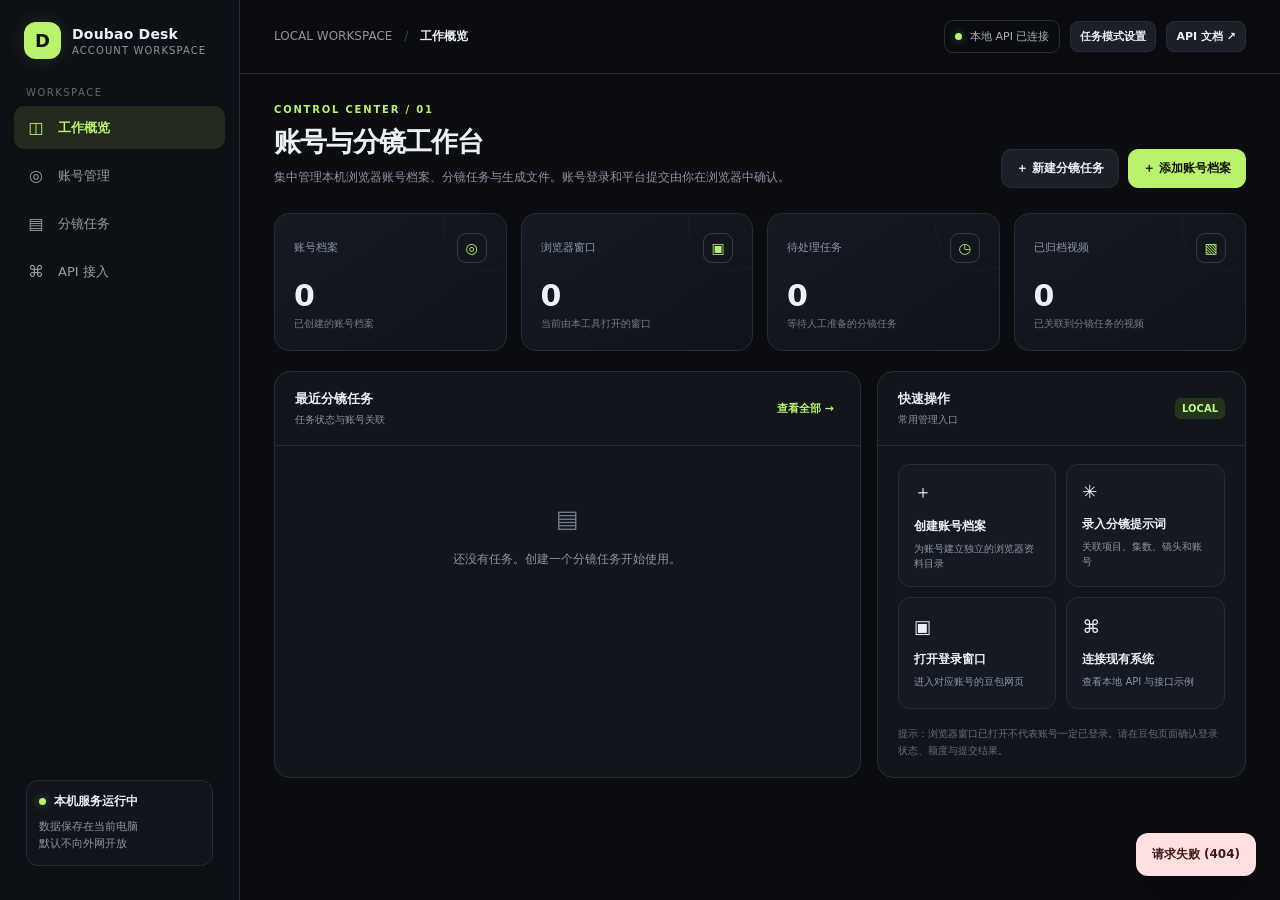
==== static/index.html @ 4e0e5c69 "Update project files" ====
<!doctype html>
<html lang="zh-CN">
<head>
  <meta charset="utf-8" />
  <meta name="viewport" content="width=device-width, initial-scale=1" />
  <title>Doubao Account Desk</title>
  <style>
    :root{--bg:#0b0d11;--panel:#12151b;--panel2:#171b23;--line:#262c37;--muted:#8b94a5;--text:#edf0f6;--white:#fff;--accent:#b8f36b;--accent2:#8bd63e;--blue:#83a9ff;--red:#ff8585;--yellow:#f4c76a;--radius:16px;--shadow:0 18px 50px rgba(0,0,0,.24)}
    *{box-sizing:border-box}html,body{margin:0;min-height:100%;background:var(--bg);color:var(--text);font-family:Inter,"Segoe UI","Microsoft YaHei",system-ui,sans-serif}button,input,textarea,select{font:inherit}button{cursor:pointer}
    .app{min-height:100vh;display:grid;grid-template-columns:240px minmax(0,1fr)}
    .sidebar{border-right:1px solid var(--line);background:#0d1015;padding:22px 14px;display:flex;flex-direction:column;gap:28px;position:sticky;top:0;height:100vh}
    .brand{display:flex;gap:11px;align-items:center;padding:0 10px}.brand-mark{width:37px;height:37px;border-radius:12px;background:var(--accent);color:#10140b;display:grid;place-items:center;font-weight:900;font-size:18px;box-shadow:0 0 24px #b8f36b20}.brand-title{font-size:14px;font-weight:800;letter-spacing:.2px}.brand-sub{font-size:10px;color:var(--muted);margin-top:3px;letter-spacing:1.1px;text-transform:uppercase}
    .nav-label{padding:0 12px;color:#5e6675;font-size:10px;letter-spacing:1.5px;text-transform:uppercase;margin-bottom:8px}.nav{display:grid;gap:5px}.nav-btn{border:0;background:transparent;color:#969eac;text-align:left;padding:12px;border-radius:10px;display:flex;align-items:center;gap:12px;font-size:13px;transition:.15s}.nav-btn .ico{width:20px;text-align:center;font-size:16px}.nav-btn:hover{background:#171b23;color:var(--text)}.nav-btn.active{background:#222a1d;color:var(--accent);font-weight:700}.side-bottom{margin-top:auto;padding:12px}.local-chip{border:1px solid var(--line);border-radius:12px;padding:12px;background:#11151b}.local-chip strong{display:flex;align-items:center;gap:8px;font-size:12px}.dot{display:inline-block;width:7px;height:7px;background:var(--accent);border-radius:50%;box-shadow:0 0 10px #b8f36b66}.local-chip p{font-size:11px;color:var(--muted);line-height:1.6;margin:8px 0 0}
    .main{min-width:0}.topbar{height:74px;padding:0 34px;border-bottom:1px solid var(--line);display:flex;align-items:center;justify-content:space-between;gap:16px;background:#0b0d11ee;position:sticky;top:0;z-index:5;backdrop-filter:blur(12px)}.crumb{font-size:12px;color:var(--muted)}.crumb strong{color:var(--text);font-weight:600}.top-actions{display:flex;align-items:center;gap:10px}.api-status{display:flex;align-items:center;gap:8px;color:#a8b0be;font-size:11px;padding:8px 10px;border:1px solid var(--line);border-radius:9px}.page{max-width:1500px;margin:0 auto;padding:30px 34px 54px}.page.jobs-wide{max-width:none}.page-head{display:flex;justify-content:space-between;align-items:flex-end;gap:20px;margin-bottom:25px}.eyebrow{color:var(--accent);font-size:10px;letter-spacing:1.8px;font-weight:800;text-transform:uppercase;margin-bottom:9px}.page h1{font-size:27px;letter-spacing:-.8px;margin:0;font-weight:750}.sub{color:var(--muted);font-size:12px;margin-top:8px;line-height:1.65}.actions{display:flex;gap:9px;flex-wrap:wrap}.btn{border:1px solid var(--line);background:#1a1f28;color:var(--text);border-radius:10px;padding:10px 14px;font-size:12px;font-weight:650;display:inline-flex;align-items:center;justify-content:center;gap:8px;transition:.15s;white-space:nowrap}.btn:hover{border-color:#454d5b;background:#222833}.btn.primary{background:var(--accent);color:#10140b;border-color:var(--accent)}.btn.primary:hover{background:#c8ff82}.btn.ghost{background:transparent}.btn.danger{color:#ff9b9b}.btn.small{padding:7px 9px;border-radius:8px;font-size:11px}.btn:disabled{opacity:.45;cursor:not-allowed}
    .stats{display:grid;grid-template-columns:repeat(4,minmax(0,1fr));gap:14px;margin-bottom:20px}.stat{border:1px solid var(--line);background:linear-gradient(145deg,#151922,#101319);border-radius:15px;padding:19px;min-height:126px;position:relative;overflow:hidden}.stat:after{content:"";position:absolute;width:90px;height:90px;border:1px solid #ffffff08;border-radius:50%;right:-28px;top:-35px}.stat-top{display:flex;align-items:center;justify-content:space-between;color:var(--muted);font-size:11px}.stat-icon{width:30px;height:30px;border:1px solid #343b48;border-radius:9px;display:grid;place-items:center;color:var(--accent);font-size:14px}.stat-value{font-size:30px;font-weight:750;letter-spacing:-1px;margin-top:15px}.stat-foot{color:#737c8b;font-size:10px;margin-top:4px}
    .grid-two{display:grid;grid-template-columns:minmax(0,1.35fr) minmax(300px,.85fr);gap:16px}.panel{border:1px solid var(--line);background:var(--panel);border-radius:var(--radius);min-width:0;overflow:hidden}.panel-head{padding:18px 20px;border-bottom:1px solid var(--line);display:flex;align-items:center;justify-content:space-between;gap:12px}.panel-title{font-size:13px;font-weight:750}.panel-caption{font-size:10px;color:var(--muted);margin-top:5px}.panel-body{padding:18px 20px}.text-link{color:var(--accent);border:0;background:transparent;font-size:11px;font-weight:700}.empty{padding:34px 16px;text-align:center;color:var(--muted);font-size:12px;line-height:1.8}.empty .empty-icon{font-size:24px;opacity:.8;margin-bottom:8px}.quick-grid{display:grid;grid-template-columns:1fr 1fr;gap:10px}.quick{padding:15px;border:1px solid var(--line);background:#151922;border-radius:12px;text-align:left;color:var(--text);min-height:112px}.quick:hover{border-color:#4a5540;background:#1b2119}.quick-icon{font-size:18px;margin-bottom:14px}.quick strong{font-size:12px;display:block}.quick span{display:block;color:var(--muted);font-size:10px;margin-top:6px;line-height:1.5}
    .mini-list{display:grid;gap:9px}.mini-row{display:flex;align-items:center;gap:11px;padding:10px;border:1px solid #242a34;border-radius:10px;background:#141820}.avatar{width:33px;height:33px;border-radius:10px;background:#26321f;color:var(--accent);display:grid;place-items:center;font-weight:800;font-size:11px;flex-shrink:0}.mini-info{min-width:0;flex:1}.mini-info strong{display:block;font-size:11px;white-space:nowrap;overflow:hidden;text-overflow:ellipsis}.mini-info span{display:block;font-size:10px;color:var(--muted);margin-top:4px}.pill{display:inline-flex;align-items:center;gap:5px;border-radius:6px;padding:5px 7px;font-size:10px;font-weight:700;background:#222833;color:#aab2c0;white-space:nowrap}.pill.green{background:#24351d;color:#c2f88b}.pill.blue{background:#1d2c43;color:#9cbcff}.pill.yellow{background:#3a3020;color:#f4d18a}.pill.red{background:#3a2226;color:#ff9b9b}.pill.gray{background:#252a33;color:#aab2c0}
    .toolbar{display:flex;align-items:center;gap:9px;flex-wrap:wrap}.search{min-width:220px;max-width:340px;flex:1;position:relative}.search input{width:100%;border:1px solid var(--line);border-radius:10px;background:#10141a;color:var(--text);padding:10px 12px 10px 34px;outline:none;font-size:12px}.search:before{content:"⌕";position:absolute;left:12px;top:6px;font-size:20px;color:#7e8796}.search input:focus,.field input:focus,.field textarea:focus,.field select:focus{border-color:#64764f;box-shadow:0 0 0 3px #b8f36b0d}
    .table-wrap{overflow-x:auto}table{width:100%;border-collapse:collapse;min-width:760px}th{text-align:left;color:#778091;font-size:10px;font-weight:700;letter-spacing:.7px;padding:12px 18px;border-bottom:1px solid var(--line);white-space:nowrap}td{padding:14px 18px;border-bottom:1px solid #202630;font-size:11px;color:#c8ced8;vertical-align:middle}tbody tr:last-child td{border-bottom:0}tbody tr:hover{background:#171b23}.cell-title{font-weight:700;color:#e9edf5;font-size:11px}.cell-sub{color:#7f8999;font-size:10px;margin-top:5px;max-width:280px;overflow:hidden;text-overflow:ellipsis;white-space:nowrap}.row-actions{display:flex;gap:6px;align-items:center}.select-mini{border:1px solid var(--line);background:#11151c;color:#bfc6d1;border-radius:7px;padding:6px;font-size:10px;max-width:145px}.select-mini:focus{outline:none;border-color:#64764f}.account-symbol{width:37px;height:37px;border:1px solid #35402e;background:#1c2618;color:var(--accent);border-radius:11px;display:grid;place-items:center;font-weight:800;font-size:12px}.account-cell{display:flex;align-items:center;gap:11px}.account-main{min-width:0}.account-main .cell-title{max-width:170px;overflow:hidden;text-overflow:ellipsis;white-space:nowrap}.notice{border:1px solid #403c2d;background:#201e17;border-radius:12px;padding:13px 15px;color:#d8c99e;font-size:11px;line-height:1.7;margin-bottom:16px}.notice strong{color:#f4d18a}.api-grid{display:grid;grid-template-columns:minmax(0,1.1fr) minmax(300px,.9fr);gap:16px}.code-box{background:#0b0e13;border:1px solid #252b35;border-radius:10px;padding:14px;white-space:pre-wrap;word-break:break-word;color:#b7c7a3;font:11px/1.8 ui-monospace,SFMono-Regular,Consolas,monospace}.endpoint{padding:12px 0;border-bottom:1px solid #252b35;display:grid;grid-template-columns:54px 1fr;gap:10px}.endpoint:last-child{border-bottom:0}.method{font-size:10px;font-weight:800;color:var(--accent)}.endpoint code{color:#dbe2ee;font-size:11px}.endpoint p{margin:5px 0 0;color:var(--muted);font-size:10px}
    .modal-backdrop{position:fixed;inset:0;background:#000a;z-index:20;display:none;align-items:center;justify-content:center;padding:20px;backdrop-filter:blur(6px)}.modal-backdrop.show{display:flex}.modal{width:min(620px,100%);background:#141820;border:1px solid #343b48;border-radius:18px;box-shadow:var(--shadow);overflow:hidden;max-height:90vh;display:flex;flex-direction:column}.modal-head{padding:19px 22px;border-bottom:1px solid var(--line);display:flex;align-items:center;justify-content:space-between}.modal-head h2{font-size:15px;margin:0}.close-x{border:0;background:transparent;color:#8992a1;font-size:23px}.modal-body{padding:22px;overflow:auto}.modal-foot{padding:15px 22px;border-top:1px solid var(--line);display:flex;justify-content:flex-end;gap:9px}.field{display:grid;gap:7px;margin-bottom:16px}.field label{font-size:11px;color:#b4bdca;font-weight:700}.field input,.field textarea,.field select{width:100%;background:#0e1218;border:1px solid #2c3340;border-radius:9px;padding:11px 12px;color:var(--text);outline:none;font-size:12px}.field .check-label{display:flex;align-items:center;gap:8px}.field .check-label input[type="checkbox"]{width:16px;height:16px;margin:0;padding:0;accent-color:var(--accent)}.field textarea{resize:vertical;min-height:120px;line-height:1.6}.field small{font-size:10px;color:#7f8999;line-height:1.5}.field-row{display:grid;grid-template-columns:1fr 1fr;gap:12px}.upload-drop{border:1px dashed #475144;border-radius:12px;padding:22px;text-align:center;background:#111710}.upload-drop strong{font-size:12px}.upload-drop p{font-size:10px;color:var(--muted);line-height:1.7}.toast{position:fixed;right:24px;bottom:24px;z-index:40;max-width:min(430px,calc(100vw - 40px));background:#e5f7d4;color:#17200e;padding:13px 16px;border-radius:12px;box-shadow:var(--shadow);font-size:12px;font-weight:700;opacity:0;transform:translateY(10px);pointer-events:none;transition:.22s}.toast.show{opacity:1;transform:translateY(0)}.toast.error{background:#ffe0e0;color:#421919}.hidden{display:none!important}.footnote{color:#626c7c;font-size:10px;line-height:1.7;margin-top:16px}
    .modal.wide{width:min(860px,100%)}.preset-layout{display:grid;grid-template-columns:minmax(260px,.9fr) minmax(320px,1.1fr);gap:14px}.preset-panel{border:1px solid var(--line);background:#10141a;border-radius:13px;padding:14px;min-width:0}.preset-section-head{display:flex;align-items:center;justify-content:space-between;gap:10px;margin-bottom:12px}.preset-section-head strong{display:block;font-size:12px}.preset-section-head span{display:block;color:var(--muted);font-size:9.5px;margin-top:4px}.preset-manage-list{display:grid;gap:8px;max-height:390px;overflow:auto}.preset-manage-item{border:1px solid #29303b;background:#151922;border-radius:11px;padding:10px;transition:.15s}.preset-manage-item.active{border-color:#63764b;background:#1a2116}.preset-manage-main{width:100%;border:0;background:transparent;color:var(--text);text-align:left;padding:0}.preset-manage-main strong{font-size:11px;display:block}.preset-manage-main span{display:-webkit-box;-webkit-line-clamp:2;-webkit-box-orient:vertical;overflow:hidden;color:var(--muted);font-size:9.5px;line-height:1.5;margin-top:5px}.preset-manage-actions{display:flex;align-items:center;justify-content:flex-end;gap:6px;margin-top:9px}.preset-choice-grid{display:grid;grid-template-columns:1fr 1fr;gap:8px;margin-bottom:16px}.preset-choice{border:1px solid #2b3340;background:#11151c;color:var(--text);border-radius:11px;padding:11px 12px;text-align:left;min-height:76px;transition:.15s}.preset-choice:hover{border-color:#4a5540;background:#181e17}.preset-choice.active{border-color:var(--accent);background:#202919;box-shadow:0 0 0 2px #b8f36b0d}.preset-choice strong{display:flex;align-items:center;justify-content:space-between;gap:8px;font-size:11px}.preset-choice span{display:-webkit-box;-webkit-line-clamp:2;-webkit-box-orient:vertical;overflow:hidden;color:#8f98a7;font-size:9.5px;line-height:1.5;margin-top:6px}.preset-check{color:var(--accent);font-size:12px}.send-target{display:flex;align-items:center;gap:10px;border:1px solid #2b3340;background:#10141a;border-radius:11px;padding:10px 12px;margin-bottom:15px}.send-target-icon{width:28px;height:28px;border-radius:8px;background:#26321f;color:var(--accent);display:grid;place-items:center;font-size:11px;font-weight:800;flex-shrink:0}.send-target strong{display:block;font-size:11px}.send-target span{display:block;color:var(--muted);font-size:9.5px;margin-top:3px}.preview-meta{display:flex;justify-content:space-between;gap:10px;color:#687282;font-size:9.5px;margin-top:-10px;margin-bottom:14px}.modal-foot .foot-left{margin-right:auto}
    @media(max-width:1050px){.app{grid-template-columns:76px minmax(0,1fr)}.sidebar{padding:20px 9px}.brand{justify-content:center;padding:0}.brand-copy,.nav-label,.nav-text,.local-chip p,.local-chip strong span{display:none}.nav-btn{justify-content:center;padding:13px}.nav-btn .ico{font-size:18px}.side-bottom{padding:0}.local-chip{display:flex;justify-content:center;padding:13px}.grid-two,.api-grid{grid-template-columns:1fr}.stats{grid-template-columns:repeat(2,minmax(0,1fr))}.page{padding:25px 22px}}
    @media(max-width:650px){.app{display:block}.sidebar{position:fixed;z-index:10;top:auto;bottom:0;left:0;right:0;width:100%;height:66px;border-right:0;border-top:1px solid var(--line);padding:6px 8px;background:#0d1015}.brand,.nav-label,.side-bottom{display:none}.nav{display:flex;justify-content:space-around;gap:2px}.nav-btn{display:grid;justify-items:center;gap:3px;padding:6px 7px;font-size:9px;flex:1}.nav-btn .ico{font-size:17px}.nav-text{display:block!important}.main{padding-bottom:68px}.topbar{height:60px;padding:0 16px}.api-status{font-size:0;padding:9px}.api-status .dot{width:8px;height:8px}.page{padding:23px 14px 28px}.page-head{align-items:flex-start;flex-direction:column}.page h1{font-size:24px}.stats{gap:9px}.stat{padding:14px;min-height:110px}.stat-value{font-size:25px}.stat-top{font-size:10px}.stat-foot{font-size:9px}.quick-grid{grid-template-columns:1fr 1fr}.panel-head{padding:15px}.panel-body{padding:14px}.field-row,.preset-layout,.preset-choice-grid{grid-template-columns:1fr}.search{min-width:100%;max-width:none}.toolbar{width:100%}.toolbar .btn{flex:1}.actions{width:100%}.actions .btn{flex:1}.modal-backdrop{padding:10px}.modal-body{padding:16px}.modal-foot{padding:13px 16px}}
    /* —— 分镜任务工作台 —— */
    .flow-guide{display:grid;grid-template-columns:minmax(0,1.5fr) minmax(260px,.5fr);gap:14px;margin-bottom:16px}
    .flow-main{border:1px solid var(--line);background:linear-gradient(145deg,#161b24,#101319);border-radius:16px;padding:18px 20px;position:relative;overflow:hidden}
    .flow-main:after{content:"";position:absolute;width:170px;height:170px;border:1px solid #b8f36b0d;border-radius:50%;right:-55px;top:-85px}
    .flow-main h3{margin:0;font-size:14px;letter-spacing:-.2px}
    .flow-main .sub{margin-top:5px;max-width:680px}
    .flow-steps{display:grid;grid-template-columns:repeat(4,minmax(0,1fr));gap:9px;margin-top:15px;position:relative;z-index:1}
    .flow-step{border:1px solid #2b3340;background:#11151c;border-radius:12px;padding:11px 12px;min-height:104px}
    .flow-step .flow-num{width:21px;height:21px;border-radius:7px;background:#26321f;color:var(--accent);display:grid;place-items:center;font-size:10px;font-weight:800;margin-bottom:9px}
    .flow-step strong{display:block;font-size:11px;color:#e6ebf4}
    .flow-step span{display:block;color:#7f8999;font-size:9.5px;line-height:1.55;margin-top:5px}
    .flow-step.hot{border-color:#4c5d37;background:#1a2116}
    .flow-side{border:1px solid var(--line);background:#12161d;border-radius:16px;padding:18px 20px}
    .flow-side-title{font-size:12px;font-weight:750;margin-bottom:10px}
    .flow-side ul{margin:0;padding:0;list-style:none;display:grid;gap:9px}
    .flow-side li{display:flex;gap:9px;align-items:flex-start;color:#9aa3b2;font-size:10.5px;line-height:1.55}
    .flow-side li b{color:#dfe6f0;font-weight:650}
    .flow-side .mark{width:17px;height:17px;border-radius:6px;background:#222a1d;color:var(--accent);display:grid;place-items:center;font-size:9px;flex-shrink:0;margin-top:1px}
    .flow-side .mark.red{background:#3a2226;color:#ff9b9b}
    .job-filters{display:flex;gap:7px;flex-wrap:wrap;padding:13px 20px;border-bottom:1px solid var(--line);background:#0f1319}
    .filter-chip{border:1px solid var(--line);background:#151922;color:#aab2c0;border-radius:999px;padding:7px 11px;font-size:11px;font-weight:650;display:inline-flex;align-items:center;gap:7px;transition:.15s}
    .filter-chip b{font-size:9px;background:#242b36;border-radius:999px;padding:2px 6px;color:#c8d0dc;font-weight:800}
    .filter-chip:hover{border-color:#3d4553;color:#dfe5ee}
    .filter-chip.active{background:#222a1d;border-color:#4a5a35;color:var(--accent)}
    .filter-chip.active b{background:#33421f;color:#d6ffa3}
    .jobs-table{min-width:1560px;table-layout:fixed}
    .jobs-table th:nth-child(2){width:auto}
    .jobs-table th:nth-child(3){width:200px}
    .jobs-table th:nth-child(4){width:180px}
    .jobs-table th:nth-child(5){width:456px}
    .jobs-table th:nth-child(6){width:350px}
    .jobs-table td{padding-top:16px;padding-bottom:16px}
    .select-col{width:60px;text-align:center!important}
    .select-col input{width:18px;height:18px;accent-color:var(--accent);cursor:pointer}
    .bulk-count{font-size:11px;color:#dfffb8;font-weight:750;white-space:nowrap}
    .job-bulk-bar{display:flex;align-items:center;justify-content:space-between;gap:10px;flex-wrap:wrap;padding:11px 20px;border-bottom:1px solid var(--line);background:#0f1319;transition:.15s;position:sticky;top:74px;z-index:4}
    .job-bulk-bar.active{background:#192116;border-bottom-color:#3c4b2d;box-shadow:inset 3px 0 0 var(--accent)}
    .job-bulk-bar.busy{border-bottom-color:#5a6d3f}
    .job-select-summary,.job-bulk-actions{display:flex;align-items:center;gap:8px;flex-wrap:wrap}
    .job-bulk-total{color:#687282;font-size:10px;white-space:nowrap}
    .job-bulk-warn{color:#f4c76a;font-size:10px;white-space:nowrap}
    .bulk-n{display:inline-grid;place-items:center;min-width:16px;height:16px;padding:0 4px;border-radius:99px;background:#0c1014;color:#dfffb8;font-size:9px;font-weight:800;line-height:1}
    .btn.primary .bulk-n{background:#10140b;color:#c8ff82}
    .btn.danger .bulk-n{background:#2a1717;color:#ffb3b3}
    .btn:disabled .bulk-n{opacity:.6}
    .job-bulk-progress{flex-basis:100%;height:3px;border-radius:99px;background:#26301d;overflow:hidden;margin-top:-2px}
    .job-bulk-progress span{display:block;height:100%;width:0;background:var(--accent);transition:width .2s}
    .panel.jobs-panel{overflow:clip}
    .jobs-table th.select-col,.jobs-table td.select-col{position:sticky;left:0;z-index:2;background:#12151b}
    .jobs-table th.select-col{z-index:3}
    .jobs-table tbody tr:hover td.select-col{background:#171b23}
    .jobs-table tbody tr.job-selected td.select-col{background:#1b2417}
    .jobs-table tbody tr.job-selected:hover td.select-col{background:#202b1b}
    .job-head-check{display:grid;place-items:center;width:30px;height:24px;margin:-4px auto;border-radius:8px;cursor:pointer}
    .job-head-check:hover{background:#293222}
    .job-head-check input{width:17px;height:17px;margin:0;accent-color:var(--accent);cursor:pointer}
    .job-bulk-hint{color:#727c8c;font-size:10px}
    .job-bulk-label{font-size:10px;color:#aab2c0;font-weight:700;margin-right:3px;white-space:nowrap}
    .job-bulk-divider{width:1px;height:22px;background:#39422f;margin:0 2px}
    .jobs-table tbody tr.job-selected{background:#1b2417;box-shadow:inset 3px 0 0 var(--accent)}
    .jobs-table tbody tr.job-selected:hover{background:#202b1b}
    .job-section-tabs{display:grid;grid-template-columns:repeat(3,minmax(0,1fr));gap:9px;padding:12px 20px;border:1px solid var(--line);border-radius:var(--radius);margin-bottom:12px;background:#10141a}
    .job-section-tab{border:1px solid #2d3440;background:#171b23;color:#aeb6c3;border-radius:10px;padding:10px 14px;font-size:11px;font-weight:750;display:flex;align-items:center;justify-content:center;gap:8px}
    .job-section-tab:hover{border-color:#46503c;background:#1a2118}
    .job-section-tab.active{border-color:#647b48;background:#222d1b;color:var(--accent);box-shadow:inset 0 0 0 1px #b8f36b1f}
    .job-section-tab b{display:inline-flex;align-items:center;justify-content:center;min-width:22px;height:19px;padding:0 6px;border-radius:999px;background:#272e38;color:#cbd2dc;font-size:9px}
    .job-section-tab.active b{background:#384826;color:#e1ffbd}
    .job-row-check{display:grid;place-items:center;width:30px;height:30px;margin:-6px auto;border-radius:9px;cursor:pointer}
    .job-row-check:hover{background:#293222}
    .job-row-check input{margin:0}
    .job-video-preview{display:block;width:420px;aspect-ratio:16/9;border:1px solid #303744;border-radius:9px;background:#080a0d;object-fit:contain}
    .job-main{display:flex;gap:11px;align-items:flex-start;min-width:0}
    .job-order{width:31px;height:31px;border-radius:9px;background:#1b2119;border:1px solid #35402e;color:var(--accent);display:grid;place-items:center;font-size:10px;font-weight:800;flex-shrink:0}
    .job-title-row{display:flex;align-items:center;gap:7px;white-space:nowrap}
    .job-title{font-weight:750;color:#eef2f8;font-size:12px;line-height:1.35;max-width:100%;overflow:hidden;text-overflow:ellipsis;white-space:nowrap}
    .job-title-row .btn{flex-shrink:0}
    .job-prompt{color:#7f8999;font-size:10px;line-height:1.55;margin-top:5px;max-width:100%;display:-webkit-box;-webkit-line-clamp:2;-webkit-box-orient:vertical;overflow:hidden}
    .job-meta{display:flex;gap:5px;flex-wrap:wrap;margin-top:7px}
    .badge{display:inline-flex;align-items:center;gap:4px;border-radius:5px;padding:3px 6px;font-size:9px;font-weight:700;background:#252a33;color:#aab2c0;white-space:nowrap}
    .badge.manual{background:#2a311c;color:#c8ef9a}
    .badge.auto{background:#1d2c43;color:#9cbcff}
    .badge.model{background:#2a2438;color:#c9b6ff}
    .job-progress{min-width:0}
    .progress-top{display:flex;align-items:center;justify-content:space-between;gap:8px;margin-bottom:8px}
    .step-count{color:#687282;font-size:9px;font-weight:700;letter-spacing:.4px}
    .step-track{display:flex;gap:4px;align-items:center;margin-bottom:7px}
    .step-dot{height:4px;border-radius:99px;background:#2a313d;flex:1;transition:.2s}
    .step-dot.done{background:#6e9a3f}
    .step-dot.current{background:var(--accent);box-shadow:0 0 10px #b8f36b55}
    .step-dot.blocked{background:#a85b5b;box-shadow:0 0 10px #ff858522}
    .progress-hint{font-size:10px;color:#8b94a5;line-height:1.5}
    .progress-hint strong{color:#dfe5ee;font-weight:650}
    .job-account{display:flex;gap:8px;align-items:center;min-width:0}
    .account-mini{width:29px;height:29px;border-radius:9px;background:#1c2618;border:1px solid #35402e;color:var(--accent);display:grid;place-items:center;font-size:10px;font-weight:800;flex-shrink:0}
    .account-mini.empty{background:#1a1e26;border-color:#2b323d;color:#747e8e}
    .job-account .cell-title{max-width:100px;overflow:hidden;text-overflow:ellipsis;white-space:nowrap}
    .quota-line{display:flex;align-items:center;gap:5px;margin-top:4px;color:#7f8999;font-size:9.5px}
    .quota-line b{color:#c8ef9a;font-weight:700}
    .next-action{display:grid;gap:8px}
    .next-row{display:grid;grid-template-columns:1fr 1fr;gap:6px}
    .next-row .btn{padding:6px 8px;font-size:10px;justify-content:flex-start;white-space:nowrap}
    .next-row .btn:last-child:nth-child(odd){grid-column:1/-1}
    .next-utility{display:flex;gap:12px;align-items:center;padding-top:8px;border-top:1px dashed #2a313c}
    .next-utility .text-link{font-size:10px;font-weight:650}.text-link.danger{color:#ff9b9b}
    .next-hint{font-size:9.5px;color:#7f8999;line-height:1.45}
    .action-list{display:grid;gap:8px}
    .action-item{display:flex;gap:12px;align-items:flex-start;width:100%;text-align:left;border:1px solid var(--line);background:#11151c;border-radius:12px;padding:12px 13px;color:var(--text);transition:.15s}
    .action-item:hover{border-color:#4a5540;background:#1b2119}
    .action-item .action-icon{width:31px;height:31px;border-radius:9px;background:#222a1d;color:var(--accent);display:grid;place-items:center;font-size:13px;flex-shrink:0}
    .action-copy{min-width:0}
    .action-item strong{display:block;font-size:12px}
    .action-item .action-copy>span{display:block;color:var(--muted);font-size:10px;line-height:1.5;margin-top:3px}
    .action-item.danger .action-icon{background:#3a2226;color:#ff9b9b}
    .action-item.danger strong{color:#ff9b9b}
    .action-section{color:#687282;font-size:9px;font-weight:800;letter-spacing:1px;text-transform:uppercase;margin:14px 0 8px}
    .action-section:first-child{margin-top:0}
    .job-empty{padding:46px 16px;text-align:center;color:var(--muted);font-size:12px;line-height:1.8}
    .job-empty .empty-icon{font-size:26px;opacity:.8;margin-bottom:8px}
    @media(max-width:1050px){.flow-guide{grid-template-columns:1fr}.flow-steps{grid-template-columns:repeat(2,minmax(0,1fr))}}
    @media(max-width:650px){.flow-steps{grid-template-columns:1fr 1fr}.flow-step{min-height:0}.job-filters,.job-bulk-bar{padding:11px 14px}.job-bulk-bar{top:60px}.job-bulk-actions{width:100%;flex-wrap:nowrap;overflow-x:auto;padding-bottom:2px}.filter-chip{padding:6px 9px;font-size:10px}}
  </style>
</head>
<body>
<div class="app">
  <aside class="sidebar">
    <div class="brand"><div class="brand-mark">D</div><div class="brand-copy"><div class="brand-title">Doubao Desk</div><div class="brand-sub">Account workspace</div></div></div>
    <div><div class="nav-label">Workspace</div><nav class="nav">
      <button class="nav-btn active" data-view="overview"><span class="ico">◫</span><span class="nav-text">工作概览</span></button>
      <button class="nav-btn" data-view="accounts"><span class="ico">◎</span><span class="nav-text">账号管理</span></button>
      <button class="nav-btn" data-view="jobs"><span class="ico">▤</span><span class="nav-text">分镜任务</span></button>
      <button class="nav-btn" data-view="integration"><span class="ico">⌘</span><span class="nav-text">API 接入</span></button>
    </nav></div>
    <div class="side-bottom"><div class="local-chip"><strong><i class="dot"></i><span>本机服务运行中</span></strong><p>数据保存在当前电脑<br>默认不向外网开放</p></div></div>
  </aside>
  <main class="main">
    <header class="topbar"><div class="crumb">LOCAL WORKSPACE <span style="color:#3d4654;padding:0 8px">/</span> <strong id="crumbName">工作概览</strong></div><div class="top-actions"><div class="api-status"><i class="dot"></i>本地 API 已连接</div><button class="btn small" onclick="openSubmitModeSettings()">任务模式设置</button><button class="btn small" onclick="window.open('/docs','_blank')">API 文档 ↗</button></div></header>
    <div class="page">
      <section class="view" id="view-overview">
        <div class="page-head"><div><div class="eyebrow">CONTROL CENTER / 01</div><h1>账号与分镜工作台</h1><div class="sub">集中管理本机浏览器账号档案、分镜任务与生成文件。账号登录和平台提交由你在浏览器中确认。</div></div><div class="actions"><button class="btn" onclick="openModal('jobModal')">＋ 新建分镜任务</button><button class="btn primary" onclick="openModal('accountModal')">＋ 添加账号档案</button></div></div>
        <div class="stats">
          <div class="stat"><div class="stat-top"><span>账号档案</span><span class="stat-icon">◎</span></div><div class="stat-value" id="statAccounts">0</div><div class="stat-foot">已创建的账号档案</div></div>
          <div class="stat"><div class="stat-top"><span>浏览器窗口</span><span class="stat-icon">▣</span></div><div class="stat-value" id="statOpen">0</div><div class="stat-foot">当前由本工具打开的窗口</div></div>
          <div class="stat"><div class="stat-top"><span>待处理任务</span><span class="stat-icon">◷</span></div><div class="stat-value" id="statQueued">0</div><div class="stat-foot">等待人工准备的分镜任务</div></div>
          <div class="stat"><div class="stat-top"><span>已归档视频</span><span class="stat-icon">▧</span></div><div class="stat-value" id="statDownloaded">0</div><div class="stat-foot">已关联到分镜任务的视频</div></div>
        </div>
        <div class="grid-two">
          <div class="panel"><div class="panel-head"><div><div class="panel-title">最近分镜任务</div><div class="panel-caption">任务状态与账号关联</div></div><button class="text-link" onclick="switchView('jobs')">查看全部 →</button></div><div class="panel-body" id="overviewJobs"><div class="empty"><div class="empty-icon">▤</div>还没有任务。创建一个分镜任务开始使用。</div></div></div>
          <div class="panel"><div class="panel-head"><div><div class="panel-title">快速操作</div><div class="panel-caption">常用管理入口</div></div><span class="pill green">LOCAL</span></div><div class="panel-body"><div class="quick-grid">
            <button class="quick" onclick="openModal('accountModal')"><div class="quick-icon">＋</div><strong>创建账号档案</strong><span>为账号建立独立的浏览器资料目录</span></button>
            <button class="quick" onclick="openModal('jobModal')"><div class="quick-icon">✳</div><strong>录入分镜提示词</strong><span>关联项目、集数、镜头和账号</span></button>
            <button class="quick" onclick="switchView('accounts')"><div class="quick-icon">▣</div><strong>打开登录窗口</strong><span>进入对应账号的豆包网页</span></button>
            <button class="quick" onclick="switchView('integration')"><div class="quick-icon">⌘</div><strong>连接现有系统</strong><span>查看本地 API 与接口示例</span></button>
          </div><div class="footnote">提示：浏览器窗口已打开不代表账号一定已登录。请在豆包页面确认登录状态、额度与提交结果。</div></div></div>
        </div>
      </section>

      <section class="view hidden" id="view-accounts">
        <div class="page-head"><div><div class="eyebrow">ACCOUNT PROFILES / 02</div><h1>账号管理</h1><div class="sub">每个档案对应一个独立浏览器数据目录。请在打开的浏览器窗口中手动登录。</div></div><div class="actions"><button class="btn" id="clearBrowserCacheBtn" onclick="clearBrowserCaches()">清理浏览器缓存</button><button class="btn primary" onclick="openModal('accountModal')">＋ 添加账号档案</button></div></div>
        <div class="notice"><strong>登录状态说明：</strong>本工具只检测自己启动的浏览器窗口，不会读取或破解账号登录凭证。打开窗口后请自行确认登录是否有效；请勿共享 `data/profiles` 目录。</div>
        <div class="panel"><div class="panel-head"><div><div class="panel-title">账号档案列表</div><div class="panel-caption" id="accountCountLabel">0 个档案</div></div><div class="toolbar"><div class="search"><input id="accountSearch" placeholder="搜索账号名称或备注…" oninput="renderAccounts()"></div><button class="btn small" onclick="refreshAll()">↻ 刷新</button></div></div><div class="table-wrap"><table><thead><tr><th>序号</th><th>账号档案</th><th>会员 / 优先级</th><th>浏览器窗口</th><th>登录状态</th><th>最近打开</th><th>操作</th></tr></thead><tbody id="accountsTable"></tbody></table></div></div>
      </section>

      <section class="view hidden" id="view-jobs">
        <div class="page-head"><div><div class="eyebrow">SHOT QUEUE / 03</div><h1>分镜任务</h1><div class="sub">任务默认自动执行并在归档后回推服务器；登录、验证、页面识别或回推异常会转为人工处理，分步人工流程继续保留。</div></div><div class="actions"><button class="btn" onclick="openConfirmationPresets()">确认语预设</button><button class="btn" onclick="openModal('webModal')">＋ 多模式网页生成</button><button class="btn primary" onclick="openModal('jobModal')">＋ 新建任务</button></div></div>
        <div class="job-section-tabs"><button class="job-section-tab" data-job-section="queue" onclick="setJobSection('queue')">新任务队列 <b>0</b></button><button class="job-section-tab" data-job-section="processing" onclick="setJobSection('processing')">正在处理 <b>0</b></button><button class="job-section-tab" data-job-section="finished" onclick="setJobSection('finished')">处理完 <b>0</b></button></div>
        <div class="panel jobs-panel"><div class="panel-head"><div><div class="panel-title">任务列表</div><div class="panel-caption">勾选任务后可集中人工处理异常，Shift+点击可连选；自动任务成功归档后会自行回推，流程按钮可用于人工介入或再次推送。</div></div><div class="toolbar"><div class="search"><input id="jobSearch" placeholder="搜索项目、镜头或提示词…" oninput="renderJobs()"></div><button class="btn small" onclick="refreshAll()">↻ 刷新</button></div></div><div class="job-bulk-bar" id="jobBulkBar"><div class="job-select-summary"><span class="bulk-count hidden" id="jobSelectedCount">已选 0 项</span><span class="job-bulk-total" id="jobSelectedTotal"></span><span class="job-bulk-warn hidden" id="jobHiddenSelected"></span><span class="job-bulk-hint" id="jobBulkHint">勾选任务或点击表头复选框启用批量操作（Shift+点击可连选）</span><button class="text-link hidden" id="clearSelectedJobs" onclick="clearJobSelection()">清空选择</button></div><div class="job-bulk-actions"><span class="job-bulk-label">批量执行</span><button class="btn small job-bulk-action" data-bulk-action="auto" onclick="runSelectedJobAction('auto')">重新自动执行<b class="bulk-n">0</b></button><button class="btn small job-bulk-action" data-bulk-action="prepare" onclick="runSelectedJobAction('prepare')">1 提交素材<b class="bulk-n">0</b></button><button class="btn small job-bulk-action" data-bulk-action="send" onclick="runSelectedJobAction('send')">2 确认发送<b class="bulk-n">0</b></button><button class="btn small job-bulk-action" data-bulk-action="confirm" onclick="sendSelectedJobConfirm()">3 发送确认语<b class="bulk-n">0</b></button><button class="btn small job-bulk-action" data-bulk-action="download" onclick="runSelectedJobAction('download')">4 下载视频<b class="bulk-n">0</b></button><button class="btn small job-bulk-action" data-bulk-action="push" onclick="runSelectedJobAction('push')">推送服务器<b class="bulk-n">0</b></button><span class="job-bulk-divider"></span><button class="btn small danger" id="deleteSelectedJobs" data-bulk-action="delete" onclick="deleteSelectedJobs()">删除所选<b class="bulk-n">0</b></button></div><div class="job-bulk-progress hidden" id="jobBulkProgress"><span id="jobBulkProgressBar"></span></div></div><div class="table-wrap"><table class="jobs-table"><thead><tr><th class="select-col"><label class="job-head-check" title="全选当前筛选结果"><input id="jobSelectAllHead" type="checkbox" aria-label="全选当前筛选结果" onchange="toggleAllJobs(this.checked)"></label></th><th>分镜任务</th><th>进度</th><th>账号 / 额度</th><th>视频文件</th><th>处理流程</th></tr></thead><tbody id="jobsTable"></tbody></table></div></div>
      </section>

      <section class="view hidden" id="view-integration">
        <div class="page-head"><div><div class="eyebrow">DEVELOPER API / 04</div><h1>API 接入</h1><div class="sub">独立服务默认运行在本机 127.0.0.1:8765，可供漫剧系统通过 HTTP 调用。</div></div><div class="actions"><button class="btn primary" onclick="window.open('/docs','_blank')">打开 Swagger 文档 ↗</button></div></div>
        <div class="notice"><strong>安全提示：</strong>当前版本没有用户认证，仅供本机使用。不要把监听地址改为 0.0.0.0，也不要将端口暴露到公网。</div>
        <div class="api-grid"><div class="panel"><div class="panel-head"><div><div class="panel-title">常用接口</div><div class="panel-caption">完整请求和响应以 Swagger 为准</div></div></div><div class="panel-body" id="endpointList">
          <div class="endpoint"><div class="method">GET</div><div><code>/api/accounts</code><p>读取账号档案列表。</p></div></div>
          <div class="endpoint"><div class="method">POST</div><div><code>/api/accounts</code><p>创建账号档案，自动分配独立 profile 目录；名称留空时使用默认命名 doubao01、doubao02…</p></div></div>
          <div class="endpoint"><div class="method">GET</div><div><code>/api/accounts/suggested-name</code><p>返回下一个默认账号名。</p></div></div>
          <div class="endpoint"><div class="method">DEL</div><div><code>/api/accounts/{id}</code><p>删除账号档案。登录资料默认移入 data/trash/，加 <code>?purge_data=true</code> 彻底删除；任务与已归档视频保留。</p></div></div>
          <div class="endpoint"><div class="method">GET</div><div><code>/api/jobs</code><p>获取分镜任务和视频关联状态。</p></div></div>
          <div class="endpoint"><div class="method">POST</div><div><code>/api/jobs</code><p>创建任务，传入 project_id、episode_id、shot_id、prompt、account_id。</p></div></div>
          <div class="endpoint"><div class="method">POST</div><div><code>/api/jobs/{id}/prepare</code><p>打开关联浏览器并返回提示词，等待人工粘贴和提交。</p></div></div>
          <div class="endpoint"><div class="method">POST</div><div><code>/api/jobs/{id}/upload</code><p>通过 multipart/form-data 上传视频并归档。</p></div></div>
          <div class="endpoint"><div class="method">GET</div><div><code>/api/jobs/{id}/video</code><p>下载或读取已归档视频。</p></div></div><div class="endpoint"><div class="method">POST</div><div><code>/api/v1/videos/generations</code><p>按选定账号创建网页版生成任务，返回任务 ID。</p></div></div><div class="endpoint"><div class="method">GET</div><div><code>/api/v1/videos/generations/{id}</code><p>查询网页生成任务状态。</p></div></div>
        </div></div><div class="panel"><div class="panel-head"><div><div class="panel-title">创建任务示例</div><div class="panel-caption">POST /api/jobs · Content-Type: application/json</div></div><button class="text-link" onclick="copyApiExample()">复制示例</button></div><div class="panel-body"><div class="code-box" id="apiExample">{
  "project_id": "飘香旺铺",
  "episode_id": "第01集",
  "shot_id": "镜头01",
  "prompt": "在这里填写分镜提示词",
  "account_id": "acc_替换为实际账号ID"
}</div><div class="footnote">本模块不需要漫剧系统共享浏览器 Cookie。系统只需保存任务 ID，并通过 API 查询任务状态与视频路径即可。</div></div></div></div>
      </section>
    </div>
  </main>
</div>

<div class="modal-backdrop" id="accountModal"><div class="modal"><div class="modal-head"><h2>添加账号档案</h2><button class="close-x" onclick="closeModal('accountModal')">×</button></div><form id="accountForm"><div class="modal-body"><div class="field"><label for="accountName">账号名称 / 备注名</label><input id="accountName" maxlength="80" placeholder="留空则自动命名" /><small>留空将使用默认命名（doubao01、doubao02…）。</small></div><div class="field"><label for="accountNote">备注</label><textarea id="accountNote" rows="3" maxlength="500" placeholder="例如：创作组 A / 用途备注（不要填写密码）"></textarea><small>这里只保存名称与备注，不要输入密码、验证码或 Cookie。</small></div><div class="field-row"><div class="field"><label class="check-label"><input id="accountMember" type="checkbox" /> 会员账号</label><small>会员账号调用时固定使用 Seedance 2.0。</small></div><div class="field"><label for="accountPriority">优先级</label><input id="accountPriority" type="number" min="0" max="1000" value="0" /><small>数字越大，自动选择时越优先。</small></div></div></div><div class="modal-foot"><button type="button" class="btn" onclick="closeModal('accountModal')">取消</button><button type="submit" class="btn primary">创建档案</button></div></form></div></div>
<div class="modal-backdrop" id="accountSettingsModal"><div class="modal"><div class="modal-head"><h2>账号设置</h2><button class="close-x" onclick="closeModal('accountSettingsModal')">×</button></div><form id="accountSettingsForm"><input id="accountSettingsId" type="hidden" /><div class="modal-body"><div class="field"><label class="check-label"><input id="accountSettingsMember" type="checkbox" /> 会员账号</label><small>会员账号的任务固定使用 Seedance 2.0，忽略调用参数中的模型。</small></div><div class="field"><label for="accountSettingsPriority">优先级</label><input id="accountSettingsPriority" type="number" min="0" max="1000" required /><small>数字越大，自动分配账号时越优先。</small></div></div><div class="modal-foot"><button type="button" class="btn" onclick="closeModal('accountSettingsModal')">取消</button><button type="submit" class="btn primary">保存设置</button></div></form></div></div>

<div class="modal-backdrop" id="jobModal"><div class="modal"><div class="modal-head"><h2>新建分镜任务</h2><button class="close-x" onclick="closeModal('jobModal')">×</button></div><form id="jobForm"><div class="modal-body"><div class="field-row"><div class="field"><label for="projectId">项目名称</label><input id="projectId" maxlength="120" placeholder="例如：飘香旺铺" /></div><div class="field"><label for="episodeId">集数</label><input id="episodeId" maxlength="120" placeholder="例如：第01集" /></div></div><div class="field-row"><div class="field"><label for="shotId">镜头编号</label><input id="shotId" maxlength="120" placeholder="例如：镜头01" /></div><div class="field"><label for="jobAccount">关联账号</label><select id="jobAccount"><option value="">暂不指定</option></select></div></div><div class="field"><label for="jobPrompt">分镜提示词 *</label><textarea id="jobPrompt" required maxlength="20000" placeholder="粘贴该镜头的画面、动作、运镜和台词提示词……"></textarea><small>任务创建后，可以在任务列表中打开对应浏览器并复制提示词。提交前请在平台页面自行核对内容、额度和平台提示。</small></div></div><div class="modal-foot"><button type="button" class="btn" onclick="closeModal('jobModal')">取消</button><button type="submit" class="btn primary">创建任务</button></div></form></div></div>

<div class="modal-backdrop" id="webModal"><div class="modal"><div class="modal-head"><h2>多模式网页生成任务</h2><button class="close-x" onclick="closeModal('webModal')">×</button></div>
<form id="webForm"><div class="modal-body">
<div class="notice">将严格设置网页比例、时长、生成模式并验证素材上传。无法确认控件时会停止提交，任务进入“需人工处理”。自动化测试不代表已在真实豆包出片。</div>
<div class="field-row"><div class="field"><label>豆包账号 *</label><select id="webAccount" required></select></div><div class="field"><label>生成模式 *</label><select id="webMode" onchange="syncWebMode()"><option value="text2video">文生视频</option><option value="image2video">首帧图生视频</option><option value="first_last_frame">首尾帧生视频</option><option value="reference_images">多参考图生视频</option></select></div></div>
<div class="field-row"><div class="field"><label>画幅比例</label><select id="webRatio"><option value="16:9">16:9 横屏</option><option value="9:16">9:16 竖屏</option><option value="1:1">1:1 正方形</option></select></div><div class="field"><label>时长</label><select id="webDuration"><option value="4">4 秒</option><option value="10">10 秒</option><option value="15">15 秒</option></select></div></div>
<div class="field-row"><div class="field"><label>项目</label><input id="webProject" placeholder="大妖也得为我打工"></div><div class="field"><label>集数 / 镜头</label><input id="webShot" placeholder="EP01/SHOT01"></div></div>
<div class="field" id="webFirstBlock"><label>首帧图片</label><input id="webFirst" type="file" accept="image/png,image/jpeg,image/webp"></div>
<div class="field" id="webLastBlock"><label>尾帧图片</label><input id="webLast" type="file" accept="image/png,image/jpeg,image/webp"></div>
<div class="field" id="webRefsBlock"><label>人物 / 场景参考图（1~9张）</label><input id="webRefs" type="file" accept="image/png,image/jpeg,image/webp" multiple></div>
<div class="field"><label>视频提示词 *</label><textarea id="webPrompt" rows="5" required placeholder="镜头动作、人物位置、运镜、台词及音效..."></textarea></div>
<div class="field"><label>任务执行模式</label><div class="notice" id="webSubmitModeHint">使用本地设置。</div><small>任务模式由本地管理台统一控制；H3 只提供任务内容。</small></div>
<div class="field"><label>幂等键（可选，防止重复建单）</label><input id="webKey" placeholder="如 project-ep01-shot01-v1"></div>
</div><div class="modal-foot"><button type="button" class="btn" onclick="closeModal('webModal')">取消</button><button type="submit" class="btn primary">创建任务并执行</button></div></form></div></div>

<div class="modal-backdrop" id="uploadModal"><div class="modal"><div class="modal-head"><h2>导入生成视频</h2><button class="close-x" onclick="closeModal('uploadModal')">×</button></div><form id="uploadForm"><div class="modal-body"><div class="upload-drop"><div style="font-size:26px;margin-bottom:8px">⇧</div><strong>选择本地视频文件</strong><p>普通导入支持 MP4/MOV/WEBM/MKV/AVI（2GB）；网页生成任务的人工复查仅接受 MP4/WEBM（600MB）。</p><div class="field" style="margin:16px 0 0;text-align:left"><input id="videoFile" type="file" accept="video/mp4,video/quicktime,video/webm,video/x-matroska,video/x-msvideo,.mp4,.mov,.webm,.mkv,.avi" required /></div></div><div class="footnote" id="uploadTargetLabel">文件将关联到所选任务。</div><label id="manualConfirmWrap" style="display:none;margin-top:14px;line-height:1.7;font-size:12px;color:#f4d18a"><input type="checkbox" id="manualConfirmed"> 我已在豆包网页人工核对：这个视频确实对应当前分镜。系统只负责归档，不会重复提交生成。</label></div><div class="modal-foot"><button type="button" class="btn" onclick="closeModal('uploadModal')">取消</button><button type="submit" class="btn primary">上传并归档</button></div></form></div></div>

<div class="modal-backdrop" id="confirmationPresetsModal"><div class="modal wide"><div class="modal-head"><h2>确认语预设</h2><button class="close-x" onclick="closeConfirmationPresets()">×</button></div><div class="modal-body"><div class="preset-layout"><section class="preset-panel"><div class="preset-section-head"><div><strong>已有预设</strong><span id="confirmationPresetCount">0 个预设</span></div><button type="button" class="btn small primary" onclick="resetConfirmationPresetForm()">＋ 新增</button></div><div id="confirmationPresetsList" class="preset-manage-list"></div></section><section class="preset-panel"><div class="preset-section-head"><div><strong id="confirmationPresetFormTitle">新增预设</strong><span id="confirmationPresetFormHint">保存后即可在任务中选择发送</span></div></div><form id="confirmationPresetForm"><input id="confirmationPresetId" type="hidden"><div class="field"><label for="confirmationPresetName">预设名称</label><input id="confirmationPresetName" maxlength="80" required placeholder="例如：Seedance 2.0 确认"></div><div class="field"><label for="confirmationPresetText">发送内容</label><textarea id="confirmationPresetText" maxlength="2000" required placeholder="输入需要原样发送到豆包会话的内容"></textarea><small>内容会原样发送，请把模型、参数和执行要求写完整。</small></div><div class="actions"><button type="button" class="btn" id="confirmationPresetCancelEdit" onclick="resetConfirmationPresetForm()">清空</button><button type="submit" class="btn primary" id="confirmationPresetSave">添加预设</button></div></form></section></div></div><div class="modal-foot"><button type="button" class="btn primary" id="confirmationPresetDone" onclick="closeConfirmationPresets()">完成</button></div></div></div>

<div class="modal-backdrop" id="confirmationSendModal"><div class="modal"><div class="modal-head"><h2>发送确认语</h2><button class="close-x" onclick="closeModal('confirmationSendModal')">×</button></div><form id="confirmationSendForm"><div class="modal-body"><div class="send-target" id="confirmationSendTarget"></div><div class="field"><label>选择确认语预设</label><input id="confirmationPresetSelect" type="hidden"><div id="confirmationPresetChoices" class="preset-choice-grid"></div></div><div class="field"><label for="confirmationPreview">本次发送内容</label><textarea id="confirmationPreview" readonly></textarea></div><div class="preview-meta"><span id="confirmationPreviewMeta">请选择预设</span><span>内容将原样发送</span></div></div><div class="modal-foot"><button type="button" class="text-link foot-left" onclick="openConfirmationPresets(true)">管理预设</button><button type="button" class="btn" onclick="closeModal('confirmationSendModal')">取消</button><button type="submit" class="btn primary">发送确认语</button></div></form></div></div>

<div class="modal-backdrop" id="jobActionsModal"><div class="modal"><div class="modal-head"><h2>任务工具</h2><button class="close-x" onclick="closeModal('jobActionsModal')">×</button></div><div class="modal-body"><div id="jobActionsBody"></div></div><div class="modal-foot"><button type="button" class="btn" onclick="closeModal('jobActionsModal')">关闭</button></div></div></div>

<div class="modal-backdrop" id="submitModeModal"><div class="modal"><div class="modal-head"><h2>任务执行设置</h2><button class="close-x" onclick="closeModal('submitModeModal')">×</button></div><form id="submitModeForm"><div class="modal-body"><div class="field"><label for="submitModeSetting">新任务默认处理方式</label><select id="submitModeSetting"><option value="auto">自动执行</option><option value="manual">人工处理</option></select><small>自动：接收任务后自动配置、提交、确认、下载并回推服务器；异常时转人工。人工：任务只排队，由本机操作者启动分步流程。</small></div><div class="field"><label for="processingLimitSetting">同时正在处理数量</label><input id="processingLimitSetting" type="number" min="0" step="1" value="0"><small>0 表示不限数量；设置为 N 时最多同时执行 N 个账号任务。同一账号始终串行。</small></div><div class="notice">设置保存在本机并立即生效。降低数量不会中断已经运行的任务，后续任务会在“新任务队列”等待名额。</div></div><div class="modal-foot"><button type="button" class="btn" onclick="closeModal('submitModeModal')">取消</button><button type="submit" class="btn primary">保存设置</button></div></form></div></div>

<div class="toast" id="toast"></div>
<script>
  const state = { accounts: [], jobs: [], stats: {}, submitMode: 'auto', processingLimit: 0, jobSection: 'processing', selectedJobIds: new Set(), lastJobCheckIndex: -1, bulkJobAction: null, bulkProgress: null, confirmationPresets: [], confirmJobId: null, confirmJobIds: [], confirmPresetReturn: false, editingPresetId: null, uploadJobId: null, activeView: 'overview' };
  const viewNames = {overview:'工作概览',accounts:'账号管理',jobs:'分镜任务',integration:'API 接入'};
  const statusLabels = {queued:['排队中','yellow'],ready:['待人工提交','blue'],opening:['打开页面','blue'],configuring:['配置参数','blue'],uploading:['上传素材','blue'],downloading:['下载视频','blue'],submitting:['提交中','blue'],confirming:['发送确认语','blue'],generating:['生成中','blue'],awaiting_manual_send:['待人工发送','yellow'],needs_review:['需人工处理','red'],downloaded:['已归档','green'],failed:['失败','red']};
  const $ = (id) => document.getElementById(id);
  function esc(v){return String(v ?? '').replace(/[&<>"']/g,c=>({'&':'&amp;','<':'&lt;','>':'&gt;','"':'&quot;',"'":'&#39;'}[c]));}
  function shortDate(v){if(!v)return '—';try{return new Date(v).toLocaleString('zh-CN',{month:'2-digit',day:'2-digit',hour:'2-digit',minute:'2-digit'});}catch{return v;}}
  function statusPill(s){const item=statusLabels[s]||['未知','gray'];return `<span class="pill ${item[1]}">${item[0]}</span>`;}
  function quotaCell(a){const q=a.quota||{};const rem=q.remaining_seconds??0,used=q.consumed_seconds??0,lim=q.daily_limit_seconds??30,res=q.reserved_seconds??0;return `<div class="cell-title">剩余 ${rem}s / ${lim}s</div><div class="cell-sub">已用 ${used}s${res?` · 排队 ${res}s`:''}</div>`;}
  let toastTimer;
  function toast(message,isError=false){const el=$('toast');el.textContent=message;el.classList.toggle('error',isError);el.classList.add('show');clearTimeout(toastTimer);toastTimer=setTimeout(()=>el.classList.remove('show'),3600);}
  async function api(url, options={}){const opts={...options,headers:{...(options.body instanceof FormData?{}:{'Content-Type':'application/json'}),...(options.headers||{})}};const res=await fetch(url,opts);let data;try{data=await res.json()}catch{data={}}if(!res.ok)throw new Error(data.detail||`请求失败 (${res.status})`);return data;}
  function switchView(name){state.activeView=name;document.querySelector('.page').classList.toggle('jobs-wide',name==='jobs');document.querySelectorAll('.view').forEach(v=>v.classList.add('hidden'));$('view-'+name).classList.remove('hidden');document.querySelectorAll('.nav-btn').forEach(b=>b.classList.toggle('active',b.dataset.view===name));$('crumbName').textContent=viewNames[name]||name;renderCurrent();}
  document.querySelectorAll('.nav-btn').forEach(b=>b.addEventListener('click',()=>switchView(b.dataset.view)));
  function openModal(id){if(id==='jobModal')fillAccountSelect();if(id==='webModal'){$('webAccount').innerHTML=accountOptions('');$('webSubmitModeHint').textContent=state.submitMode==='manual'?'当前设置：人工处理。任务创建后只排队。':'当前设置：自动执行。任务创建后立即运行。';syncWebMode();}if(id==='accountModal')prefillAccountName();$(id).classList.add('show');}
  function closeModal(id){$(id).classList.remove('show');}
  document.querySelectorAll('.modal-backdrop').forEach(el=>el.addEventListener('click',e=>{if(e.target===el){if(el.id==='confirmationPresetsModal')closeConfirmationPresets();else el.classList.remove('show')}}));
  async function refreshAll(){try{const [accounts,jobs,stats,settings,limitSettings]=await Promise.all([api('/api/accounts'),api('/api/jobs'),api('/api/stats'),api('/api/settings/video-submit-mode'),api('/api/settings/processing-limit')]);state.accounts=accounts;state.jobs=jobs;state.stats=stats;state.submitMode=settings.submit_mode||'auto';state.processingLimit=Number(limitSettings.processing_limit)||0;const existing=new Set(jobs.map(j=>j.id));state.selectedJobIds=new Set([...state.selectedJobIds].filter(id=>existing.has(id)));renderCurrent();$('statAccounts').textContent=stats.accounts_total;$('statOpen').textContent=stats.accounts_open;$('statQueued').textContent=stats.queued;$('statDownloaded').textContent=stats.downloaded;}catch(e){toast(e.message,true)}}
  function openSubmitModeSettings(){$('submitModeSetting').value=state.submitMode;$('processingLimitSetting').value=String(state.processingLimit);openModal('submitModeModal')}
  $('submitModeForm').addEventListener('submit',async e=>{e.preventDefault();const mode=$('submitModeSetting').value,limit=Math.max(0,Math.trunc(Number($('processingLimitSetting').value)||0));try{const [modeResult,limitResult]=await Promise.all([api('/api/settings/video-submit-mode',{method:'PUT',body:JSON.stringify({submit_mode:mode})}),api('/api/settings/processing-limit',{method:'PUT',body:JSON.stringify({processing_limit:limit})})]);state.submitMode=modeResult.submit_mode;state.processingLimit=limitResult.processing_limit;closeModal('submitModeModal');toast(`设置已保存：${state.submitMode==='auto'?'自动执行':'人工处理'}，${state.processingLimit?`最多同时处理 ${state.processingLimit} 个任务`:'正在处理数量不限'}`)}catch(err){toast(err.message,true)}});
  function renderCurrent(){renderOverview();renderAccounts();renderJobs();}
  function renderOverview(){const jobs=state.jobs.slice(0,5);$('overviewJobs').innerHTML=jobs.length?`<div class="mini-list">${jobs.map(j=>{const label=[j.project_id,j.episode_id,j.shot_id].filter(Boolean).join(' / ')||j.id;return `<div class="mini-row"><div class="avatar">${esc((j.shot_id||'镜').slice(-2))}</div><div class="mini-info"><strong>${esc(label)}</strong><span>${esc((j.prompt||'').slice(0,65))}${(j.prompt||'').length>65?'…':''}</span></div>${statusPill(j.status)}</div>`}).join('')}</div>`:`<div class="empty"><div class="empty-icon">▤</div>还没有任务。创建一个分镜任务开始使用。</div>`;}
  function renderAccounts(){const q=($('accountSearch')?.value||'').trim().toLowerCase();const list=state.accounts.filter(a=>`${a.name} ${a.note} ${a.id}`.toLowerCase().includes(q));if($('accountCountLabel'))$('accountCountLabel').textContent=`${state.accounts.length} 个档案 · 显示 ${list.length} 个`;$('accountsTable').innerHTML=list.length?list.map(a=>`<tr><td><span class="pill gray">${String(Number(a.sequence)||0).padStart(2,'0')}</span></td><td><div class="account-cell"><div class="account-symbol">${esc((a.name||'DB').slice(0,2))}</div><div class="account-main"><div class="cell-title">${esc(a.name)}</div><div class="cell-sub">${esc(a.note||a.id)}</div></div></div></td><td>${a.is_member?'<span class="pill green">会员</span>':'<span class="pill gray">普通</span>'}${a.paused?' <span class="pill yellow">已暂停</span>':''}<div class="cell-sub">优先级 ${Number(a.priority)||0}</div></td><td>${a.browser_open?'<span class="pill green">● 窗口已打开</span>':'<span class="pill gray">未打开</span>'}</td><td>${quotaCell(a)}</td><td>${esc(shortDate(a.last_opened_at))}</td><td><div class="row-actions">${a.browser_open?`<button class="btn small" onclick="closeAccount('${esc(a.id)}')">关闭窗口</button>`:`<button class="btn small primary" onclick="openAccount('${esc(a.id)}')">打开豆包</button>`}<button class="btn small ${a.paused?'primary':''}" onclick="toggleAccountPaused('${esc(a.id)}',${Boolean(a.paused)})">${a.paused?'恢复使用':'暂停使用'}</button><button class="btn small ghost" onclick="openAccountSettings('${esc(a.id)}')">设置</button><button class="btn small ghost danger" onclick="deleteAccount('${esc(a.id)}','${esc(a.name)}')">删除</button></div></td></tr>`).join(''):`<tr><td colspan="7"><div class="empty"><div class="empty-icon">◎</div>没有匹配的账号档案。点击“添加账号档案”创建。</div></td></tr>`;}
  function accountOptions(selected){return `<option value="">暂不指定</option>`+state.accounts.map(a=>`<option value="${esc(a.id)}" ${a.id===selected?'selected':''} ${a.paused&&a.id!==selected?'disabled':''}>${esc(a.name)}${a.paused?' · 已暂停':''}${a.is_member?' · 会员':''} · 优先级${Number(a.priority)||0}${a.browser_open?' · 窗口打开':''} · 剩${a.quota?.remaining_seconds??0}s</option>`).join('');}
  function fillAccountSelect(){$('jobAccount').innerHTML=accountOptions('');}
  const statusHints = {queued:'等待本机开始',ready:'等待人工提交',opening:'正在打开豆包页面',configuring:'正在配置参数',uploading:'正在上传素材',submitting:'正在提交',generating:'确认语已发送，等待豆包生成',confirming:'豆包要求确认，正在发送确认语',awaiting_manual_send:'页面已填好，可以执行“确认发送”',downloading:'已检测到视频，正在下载归档',needs_review:'需要人工打开任务页面检查',downloaded:'视频已归档，可回传 H3',failed:'任务已停止，可重新准备'};
  const modeNames = {text2video:'文生视频',image2video:'首帧图生',first_last_frame:'首尾帧',reference_images:'参考图'};
  function statusHint(s){return statusHints[s]||'—';}
  function jobStatusHint(j){if(j.status==='needs_review'&&j.error_code==='VERIFICATION_REQUIRED')return '需要人工验证；完成后点击“重新自动执行”';if(j.status==='needs_review'&&j.error_code==='LOGIN_REQUIRED')return '需要人工登录；完成后点击“重新自动执行”';return statusHint(j.status)}
  function jobStep(j){const s=j.status;if(!j.is_web_generation)return 0;if(s==='queued')return 1;if(['opening','configuring','uploading'].includes(s))return 2;if(['awaiting_manual_send','submitting','generating','confirming','downloading'].includes(s))return 3;if(s==='downloaded')return 4;if(s==='needs_review'||s==='failed')return 3;return 1;}
  function stepTrack(j){const step=jobStep(j),manual=j.submit_mode==='manual';const labels=manual?['建单','准备页面','网页发送','关联归档']:['建单','准备页面','自动提交','关联归档'];const blocked=j.status==='needs_review'||j.status==='failed';const dots=labels.map((label,i)=>{const n=i+1;let cls='';if(j.status==='downloaded')cls='done';else if(n<step)cls='done';else if(n===step)cls=blocked?'blocked':'current';return `<span class="step-dot ${cls}" title="${label}"></span>`;}).join('');return `<div class="progress-top">${statusPill(j.status)}<span class="step-count">${step}/4 步</span></div><div class="step-track">${dots}</div><div class="progress-hint"><strong>${labels[Math.max(0,step-1)]||labels[0]}</strong> · ${jobStatusHint(j)}</div>`;}
  function fixedJobActions(j){const isWeb=j.is_web_generation,hasPage=Boolean(j.has_task_page||j.web_page_url),canPrepare=!isWeb||['queued','awaiting_manual_send','confirming','generating','needs_review','failed'].includes(j.status);const prepareFn=isWeb?`prepareManualJob('${esc(j.id)}')`:`prepareJob('${esc(j.id)}')`;const openPageFn=`openJobPage('${esc(j.id)}')`;const bindPageFn=`bindJobPage('${esc(j.id)}')`;const sendFn=`sendPreparedJob('${esc(j.id)}')`;const confirmFn=`sendJobConfirm('${esc(j.id)}')`;const downloadFn=isWeb?`linkJobResult('${esc(j.id)}')`:(j.video_path?`window.open('/api/jobs/${esc(j.id)}/video','_blank')`:'');const pushFn=`pushJobResult('${esc(j.id)}',this)`;const hint=isWeb?'自动提交和人工任务均可使用这些按钮人工准备、发送、确认、下载和推送。':'普通任务不支持网页发送、确认、下载和回推操作。';const nextIndex=isWeb?({queued:0,awaiting_manual_send:3,needs_review:3,failed:3,downloaded:4}[j.status]??-1):-1;const canBind=['awaiting_manual_send','needs_review','failed'].includes(j.status);const actions=[{label:isWeb?'1 提交素材':'1 人工准备',fn:prepareFn,disabled:!canPrepare},{label:'2 确认发送',fn:sendFn,disabled:!isWeb},{label:'3 发送确认语',fn:confirmFn,disabled:!isWeb},{label:'4 下载视频',fn:downloadFn,disabled:!isWeb&&!j.video_path},{label:j.result_pushed_at?'再次推送服务器':'推送服务器',fn:pushFn,disabled:!isWeb||!j.video_path||!j.can_push_result},{label:hasPage?'打开页面':'绑定网页',fn:hasPage?openPageFn:bindPageFn,disabled:!isWeb||(!hasPage&&!canBind)}].map((action,i)=>({...action,cls:i===nextIndex?'primary':''}));return {hint,actions};}
  function filteredJobs(){const q=($('jobSearch')?.value||'').trim().toLowerCase();return state.jobs.filter(j=>jobSectionKey(j)===state.jobSection&&`${j.task_name||''} ${j.project_id} ${j.episode_id} ${j.shot_id} ${j.prompt} ${j.id}`.toLowerCase().includes(q));}
  function selectedJobs(){const byId=new Map(state.jobs.map(j=>[j.id,j]));return [...state.selectedJobIds].map(id=>byId.get(id)).filter(Boolean);}
  function bulkApplies(action,job){if(action==='delete')return true;const web=Boolean(job.is_web_generation);if(action==='auto')return web;if(action==='prepare')return web&&['queued','awaiting_manual_send','confirming','generating','needs_review','failed'].includes(job.status);if(action==='send'||action==='confirm'||action==='download')return web;if(action==='push')return web&&Boolean(job.video_path)&&Boolean(job.can_push_result);return false}
  function bulkActionJobs(action){const jobs=selectedJobs();return action==='delete'?jobs:jobs.filter(job=>bulkApplies(action,job))}
  function syncJobBulkControls(list=filteredJobs()){const existing=new Set(state.jobs.map(j=>j.id));[...state.selectedJobIds].forEach(id=>{if(!existing.has(id))state.selectedJobIds.delete(id)});const count=state.selectedJobIds.size,busy=Boolean(state.bulkJobAction),progress=state.bulkProgress||{done:0,total:0},bar=$('jobBulkBar'),visibleIds=list.map(j=>j.id),selectedVisible=visibleIds.filter(id=>state.selectedJobIds.has(id)).length,hidden=Math.max(0,count-selectedVisible);bar.classList.toggle('active',count>0);bar.classList.toggle('busy',busy);$('jobSelectedCount').textContent=busy?(progress.total?`正在处理 ${progress.done}/${progress.total} 项…`:'正在处理…'):`已选 ${count} 项`;$('jobSelectedCount').classList.toggle('hidden',count===0&&!busy);$('jobSelectedTotal').textContent=busy?'':count>0?`当前筛选 ${list.length} 项`:'';$('jobHiddenSelected').textContent=hidden>0?`其中 ${hidden} 项不在当前筛选`:'';$('jobHiddenSelected').classList.toggle('hidden',hidden===0||busy);$('clearSelectedJobs').classList.toggle('hidden',count===0||busy);$('jobBulkHint').classList.toggle('hidden',count>0);document.querySelectorAll('[data-bulk-action]').forEach(button=>{const action=button.dataset.bulkAction,n=action==='delete'?count:bulkActionJobs(action).length,badge=button.querySelector('.bulk-n');if(badge)badge.textContent=n;button.disabled=busy||n===0;button.title=busy?'批量处理进行中':n===0?'选中的任务中没有适用项':`对 ${n} 个适用任务执行`});const head=$('jobSelectAllHead');if(head){head.checked=visibleIds.length>0&&selectedVisible===visibleIds.length;head.indeterminate=selectedVisible>0&&selectedVisible<visibleIds.length;head.disabled=busy||visibleIds.length===0;head.title=visibleIds.length?`全选当前筛选的 ${visibleIds.length} 项`:'当前没有任务'};const prog=$('jobBulkProgress'),showProgress=busy&&progress.total>0;prog.classList.toggle('hidden',!showProgress);if(showProgress)$('jobBulkProgressBar').style.width=`${Math.round(progress.done/progress.total*100)}%`}
  function paintJobSelection(){document.querySelectorAll('#jobsTable tr[data-job-id]').forEach(row=>{const on=state.selectedJobIds.has(row.dataset.jobId);row.classList.toggle('job-selected',on);const input=row.querySelector('.job-select-input');if(input&&input.checked!==on)input.checked=on})}
  const jobGroupDefs=[{key:'queue',label:'新任务队列',hint:'等待开始执行',statuses:new Set(['queued','ready'])},{key:'processing',label:'正在处理',hint:'自动执行或等待人工处理',statuses:new Set(['opening','configuring','uploading','submitting','confirming','generating','downloading','awaiting_manual_send','needs_review'])},{key:'finished',label:'处理完',hint:'已归档或已结束',statuses:new Set(['downloaded','failed'])}];
  function jobSectionKey(job){const group=jobGroupDefs.find(item=>item.statuses.has(job.status));return group?.key||'processing'}
  function setJobSection(key){if(!jobGroupDefs.some(group=>group.key===key))return;state.jobSection=key;state.lastJobCheckIndex=-1;renderJobs()}
  function syncJobSectionTabs(){document.querySelectorAll('[data-job-section]').forEach(button=>{const key=button.dataset.jobSection,count=state.jobs.filter(job=>jobSectionKey(job)===key).length;button.classList.toggle('active',key===state.jobSection);const badge=button.querySelector('b');if(badge)badge.textContent=count})}
  function orderedVisibleJobs(){return filteredJobs()}
  function jobCheckboxClick(event,jobId,input){const ids=orderedVisibleJobs().map(j=>j.id),idx=ids.indexOf(jobId),checked=input.checked;if(event.shiftKey&&state.lastJobCheckIndex>=0&&idx>=0){const from=Math.min(state.lastJobCheckIndex,idx),to=Math.max(state.lastJobCheckIndex,idx);for(let i=from;i<=to;i++){if(checked)state.selectedJobIds.add(ids[i]);else state.selectedJobIds.delete(ids[i])}}else{if(checked)state.selectedJobIds.add(jobId);else state.selectedJobIds.delete(jobId)}state.lastJobCheckIndex=idx;paintJobSelection();syncJobBulkControls()}
  function toggleAllJobs(checked){const visible=new Set(filteredJobs().map(job=>job.id));for(const id of visible){if(checked)state.selectedJobIds.add(id);else state.selectedJobIds.delete(id)}state.lastJobCheckIndex=-1;paintJobSelection();syncJobBulkControls()}
  function clearJobSelection(){state.selectedJobIds.clear();state.lastJobCheckIndex=-1;paintJobSelection();syncJobBulkControls()}
  async function deleteSelectedJobs(){const ids=[...state.selectedJobIds];if(!ids.length)return;if(!confirm(`永久删除选中的 ${ids.length} 个分镜任务？\n\n任务记录和归档视频将直接删除，不会放入垃圾桶且无法恢复；进行中的任务不会被删除。`))return;try{const result=await api('/api/jobs/bulk-delete',{method:'POST',body:JSON.stringify({job_ids:ids})});state.selectedJobIds.clear();await refreshAll();toast(`已永久删除 ${result.deleted} 个任务${result.deleted_files?`和 ${result.deleted_files} 个归档视频`:''}。`)}catch(e){toast(e.message,true)}}
  async function deleteJob(jobId){const job=state.jobs.find(item=>item.id===jobId),name=job?.task_name||[job?.project_id,job?.episode_id,job?.shot_id].filter(Boolean).join(' / ')||jobId;if(!confirm(`永久删除任务“${name}”？\n\n任务记录和归档视频将直接删除，不会放入垃圾桶且无法恢复；正在执行的任务不能删除。`))return;try{const result=await api('/api/jobs/bulk-delete',{method:'POST',body:JSON.stringify({job_ids:[jobId]})});state.selectedJobIds.delete(jobId);await refreshAll();toast(`任务已永久删除${result.deleted_files?'，归档视频也已删除':''}。`)}catch(e){toast(e.message,true)}}
  async function runSelectedJobAction(action){const jobs=bulkActionJobs(action),skipped=state.selectedJobIds.size-jobs.length,labels={auto:'重新自动执行',prepare:'提交素材',send:'确认发送',download:'下载视频',push:'推送服务器'},label=labels[action]||'操作';if(!jobs.length){toast(`选中的任务中没有可执行“${label}”的任务`,true);return}state.bulkJobAction=action;state.bulkProgress={done:0,total:jobs.length};syncJobBulkControls();let succeeded=0;const failed=[];const runOne=async job=>{try{if(!job.is_web_generation)throw Error('不是网页生成任务');const id=encodeURIComponent(job.id);if(action==='auto')await api(`/api/v1/videos/generations/${id}/restart-auto`,{method:'POST'});else if(action==='prepare')await api(`/api/v1/videos/generations/${id}/prepare-manual`,{method:'POST'});else if(action==='send')await api(`/api/v1/videos/generations/${id}/send?confirm_send=true`,{method:'POST'});else if(action==='download')await api(`/api/v1/videos/generations/${id}/recall?force_redownload=true`,{method:'POST'});else if(action==='push')await api(`/api/v1/videos/generations/${id}/push-result`,{method:'POST'});else throw Error('未知批量操作');succeeded++;}catch(e){failed.push({job,message:e.message});}state.bulkProgress.done++;syncJobBulkControls()};try{if(action==='auto')await Promise.all(jobs.map(runOne));else for(const job of jobs)await runOne(job);}finally{state.bulkJobAction=null;state.bulkProgress=null}syncJobBulkControls();await refreshAll();const first=failed[0],detail=first?`；首个失败：${first.job.task_name||first.job.shot_id||first.job.id}（${first.message}）`:'',skipText=skipped>0?`，跳过 ${skipped} 个不适用任务`:'';toast(`批量${label}完成：成功 ${succeeded} 个，失败 ${failed.length} 个${skipText}${detail}`,succeeded===0&&failed.length>0);}
  function renderJobRow(j){const a=state.accounts.find(x=>x.id===j.account_id);const info=[j.project_id,j.episode_id,j.shot_id].filter(Boolean).join(' / ')||j.id;const title=j.task_name||info;const prompt=(j.prompt||'').replace(/\s+/g,' ').trim();const controls=fixedJobActions(j);const isWeb=j.is_web_generation,manual=j.submit_mode==='manual',selected=state.selectedJobIds.has(j.id);const meta=[];if(isWeb)meta.push(`<span class="badge ${manual?'manual':'auto'}">${manual?'人工发送':'自动提交'}</span>`);else meta.push('<span class="badge">手工任务</span>');if(isWeb&&j.duration)meta.push(`<span class="badge">${esc(String(j.duration))} 秒</span>`);if(isWeb&&j.ratio)meta.push(`<span class="badge">${esc(j.ratio)}</span>`);if(isWeb&&modeNames[j.mode])meta.push(`<span class="badge">${modeNames[j.mode]}</span>`);if(isWeb&&j.model)meta.push(`<span class="badge model">${esc(j.model)}</span>`);const account=isWeb?`<div class="job-account"><div class="account-mini ${a?'':'empty'}">${esc(a?(a.name||'DB').slice(0,2):'—')}</div><div style="min-width:0"><div class="cell-title">${esc(a?a.name:'未关联账号')}</div><div class="quota-line">${a?`剩余 <b>${a.quota?.remaining_seconds??'?'}s</b>${a.browser_open?' · 窗口已开':''}`:'请先关联账号'}</div></div></div>`:`<select class="select-mini" onchange="assignAccount('${esc(j.id)}',this.value)">${accountOptions(j.account_id)}</select><div class="cell-sub">${a?esc(a.id):'尚未关联账号'}</div>`;const video=j.video_path?`<video class="job-video-preview" controls preload="metadata" playsinline src="/api/jobs/${encodeURIComponent(j.id)}/video"></video><div class="cell-sub" title="${esc(j.video_path)}">${esc(String(j.video_path).split(/[\\/]/).pop())}</div>`:`<span class="pill gray">未归档</span><div class="cell-sub">${isWeb?(manual?'等待人工检查并下载':'等待自动归档；异常时人工处理'):'生成后导入视频'}</div>`;const progress=isWeb?stepTrack(j):`${statusPill(j.status)}<div class="progress-hint">${statusHint(j.status)}</div>`;const buttons=controls.actions.map(action=>`<button class="btn small ${action.cls}" ${action.disabled?'disabled':''} onclick="${action.fn}" title="${esc(controls.hint)}">${action.label}</button>`).join('');const utility=`<div class="next-utility">${isWeb?`<button class="text-link" onclick="copyJob('${esc(j.id)}')">复制为新任务</button><button class="text-link" onclick="autoRunJob('${esc(j.id)}')">重新自动执行</button>`:''}<button class="text-link danger" onclick="deleteJob('${esc(j.id)}')">删除任务</button></div>`;return `<tr data-job-id="${esc(j.id)}" class="${selected?'job-selected':''}"><td class="select-col"><label class="job-row-check" title="选择 ${esc(title)}"><input class="job-select-input" type="checkbox" aria-label="选择任务 ${esc(title)}" ${selected?'checked':''} onclick="jobCheckboxClick(event,'${esc(j.id)}',this)"></label></td><td><div class="job-main"><div class="job-order">${esc((j.shot_id||'镜').slice(-2))}</div><div style="min-width:0"><div class="job-title-row"><div class="job-title">${esc(title)}</div></div><div class="job-prompt" title="${esc(prompt)}">${esc(prompt.slice(0,120))}${prompt.length>120?'…':''}</div><div class="job-meta">${meta.join('')}</div><div class="cell-sub">创建时间：${esc(shortDate(j.created_at))} · ID: ${esc(j.id)}</div></div></div></td><td><div class="job-progress">${progress}</div></td><td>${account}</td><td>${video}</td><td><div class="next-action"><div class="next-row">${buttons}</div>${utility}${isWeb?'':`<div class="next-hint">${esc(controls.hint)}</div>`}</div></td></tr>`;}
  function renderJobs(){const all=state.jobs,list=filteredJobs(),q=($('jobSearch')?.value||'').trim(),section=jobGroupDefs.find(group=>group.key===state.jobSection);state.lastJobCheckIndex=-1;syncJobSectionTabs();$('jobsTable').innerHTML=list.length?list.map(j=>renderJobRow(j)).join(''):`<tr><td colspan="6"><div class="job-empty"><div class="empty-icon">▤</div>${q?'当前分类没有匹配的任务，请修改搜索条件。':all.length?`${section?.label||'当前分类'}暂无任务。`:'还没有分镜任务。点击右上角「＋ 新建任务」开始。'}</div></td></tr>`;syncJobBulkControls(list);}
  function openJobActions(jobId){const j=state.jobs.find(x=>x.id===jobId);if(!j)return;const a=state.accounts.find(x=>x.id===j.account_id);const actions=[];const add=(icon,label,desc,fn,danger=false)=>actions.push({icon,label,desc,fn,danger});if(j.is_web_generation){if(j.status==='queued')add('▶','发送到豆包','只准备素材与提示词，等待人工确认发送',`prepareManualJob('${esc(j.id)}')`);if(['awaiting_manual_send','needs_review','failed'].includes(j.status))add('⇩','关联下载','复用准备页面，下载并归档已生成的视频',`linkJobResult('${esc(j.id)}')`);if(['awaiting_manual_send','needs_review','failed'].includes(j.status))add('⌁','绑定 / 更换下载网页','人工粘贴该分镜对应的豆包具体会话地址',`bindJobPage('${esc(j.id)}')`);if(['awaiting_manual_send','needs_review','failed'].includes(j.status))add('↻','重新发送','沿用原任务重新准备页面，旧页面与旧结果作废',`prepareManualJob('${esc(j.id)}')`);if(j.has_task_page||j.web_page_url)add('↗','打开网页','切换到该任务的豆包页面',`openJobPage('${esc(j.id)}')`);add('✎','发送确认语','向当前豆包会话发送预设确认语（可能再次触发生成）',`sendJobConfirm('${esc(j.id)}')`);if(j.submit_mode==='manual'&&['queued','awaiting_manual_send','needs_review','failed'].includes(j.status))add('×','判定失败','H3/外部调度会收到失败并停止等待',`markJobFailed('${esc(j.id)}')`,true);if(['needs_review','failed'].includes(j.status))add('⇧','复查归档 / 导入视频','人工核对后上传本地 MP4 归档',`openUpload('${esc(j.id)}')`);if(['needs_review','failed'].includes(j.status)&&j.submit_mode!=='manual')add('⧉','重新生成（新任务）','复制原任务并换账号重新排队',`retryJob('${esc(j.id)}')`,true);add('≡','查看日志','查看该任务的状态事件',`showWebEvents('${esc(j.id)}')`);if(j.video_path)add('▷','查看视频','在新标签页打开已归档视频',`window.open('/api/jobs/${esc(j.id)}/video','_blank')`);if(!actions.length)add('i','暂无可用操作','该任务正在执行，请等待状态更新',`toast('请等待当前步骤结束')`);}else{if(j.status==='queued')add('⚡','转为网页任务','用所选账号在豆包网页生成',`webGenerateJob('${esc(j.id)}')`);add('✎','人工准备','打开浏览器并复制提示词',`prepareJob('${esc(j.id)}')`);add('⇧','导入视频','上传本地视频并归档到该分镜',`openUpload('${esc(j.id)}')`);if(j.video_path)add('▷','查看视频','在新标签页打开已归档视频',`window.open('/api/jobs/${esc(j.id)}/video','_blank')`);}add('×','删除任务','永久删除任务记录和归档视频',`deleteJob('${esc(j.id)}')`,true);const statusSelect=j.is_web_generation?'':`<div class="action-section">修改任务状态</div><div class="field" style="margin-bottom:0"><select onchange="updateStatus('${esc(j.id)}',this.value);closeModal('jobActionsModal')">${Object.entries(statusLabels).map(([k,v])=>`<option value="${k}" ${j.status===k?'selected':''}>${v[0]}</option>`).join('')}</select></div>`;const html=`<div class="action-section">当前任务</div><div class="mini-row" style="margin-bottom:12px"><div class="avatar">${esc((j.shot_id||'镜').slice(-2))}</div><div class="mini-info"><strong>${esc(j.task_name||[j.project_id,j.episode_id,j.shot_id].filter(Boolean).join(' / ')||j.id)}</strong><span>${esc(statusHint(j.status))}${a?` · ${esc(a.name)}`:''}</span></div>${statusPill(j.status)}</div><div class="action-section">可用操作</div><div class="action-list">${actions.map(x=>`<button class="action-item ${x.danger?'danger':''}" onclick="closeModal('jobActionsModal');${x.fn}"><span class="action-icon">${x.icon}</span><span class="action-copy"><strong>${x.label}</strong><span>${x.desc}</span></span></button>`).join('')}</div>${statusSelect}`;$('jobActionsBody').innerHTML=html;openModal('jobActionsModal');}
  function openJobTools(jobId){openJobActions(jobId);const names={'发送到豆包':'提交素材','开始执行':'开始自动生成','关联下载':'检查结果并下载','重新发送':'提交素材','打开网页':'打开页面','判定失败':'结束为失败','复查归档 / 导入视频':'导入本地视频','重新生成（新任务）':'复制为新任务','查看日志':'处理记录','查看视频':'播放视频','转为网页任务':'转为网页生成','人工准备':'打开并复制提示词','导入视频':'导入本地视频'};document.querySelectorAll('#jobActionsBody .action-item strong').forEach(el=>{el.textContent=names[el.textContent]||el.textContent;});document.querySelectorAll('#jobActionsBody .action-copy>span').forEach(el=>{el.textContent=el.textContent.replaceAll('重新发送','重新准备页面').replaceAll('关联下载','检查结果并下载').replaceAll('判定失败','结束为失败');});}
  async function createAccount(e){e.preventDefault();try{const created=await api('/api/accounts',{method:'POST',body:JSON.stringify({name:$('accountName').value.trim(),note:$('accountNote').value.trim(),is_member:$('accountMember').checked,priority:Number($('accountPriority').value)||0})});closeModal('accountModal');$('accountForm').reset();$('accountPriority').value='0';await refreshAll();switchView('accounts');toast(`账号档案“${created.name}”已创建。打开浏览器后请手动登录。`)}catch(err){toast(err.message,true)}}
  async function createJob(e){e.preventDefault();try{await api('/api/jobs',{method:'POST',body:JSON.stringify({project_id:$('projectId').value.trim(),episode_id:$('episodeId').value.trim(),shot_id:$('shotId').value.trim(),account_id:$('jobAccount').value||null,prompt:$('jobPrompt').value.trim()})});closeModal('jobModal');$('jobForm').reset();await refreshAll();switchView('jobs');toast('分镜任务已创建。')}catch(err){toast(err.message,true)}}
  function syncWebMode(){const m=$('webMode').value;$('webFirstBlock').style.display=(m==='image2video'||m==='first_last_frame')?'':'none';$('webLastBlock').style.display=m==='first_last_frame'?'':'none';$('webRefsBlock').style.display=m==='reference_images'?'':'none';}
  async function postAsset(f){const fd=new FormData();fd.append('file',f);const o=await api('/api/v1/videos/assets',{method:'POST',body:fd});return o.asset_id;}
  $('webForm').addEventListener('submit',async e=>{
    e.preventDefault(); const btn=e.submitter;btn.disabled=true;btn.textContent='上传素材中…';
    try{const mode=$('webMode').value,first=$('webFirst').files[0],last=$('webLast').files[0],refs=[...$('webRefs').files];
      if(mode==='image2video'&&!first)throw Error('请上传首帧图片');
      if(mode==='first_last_frame'&&(!first||!last))throw Error('请上传首帧和尾帧');
      if(mode==='reference_images'&&(!refs.length||refs.length>9))throw Error('请选择 1 到 9 张参考图');
      const payload={account_id:$('webAccount').value,mode,ratio:$('webRatio').value,duration:Number($('webDuration').value),
        project_id:$('webProject').value.trim(),episode_id:$('webShot').value.split('/')[0]||'',
        shot_id:$('webShot').value.split('/')[1]||'',prompt:$('webPrompt').value.trim(),auto_start:true};
      if($('webKey').value.trim())payload.idempotency_key=$('webKey').value.trim();
      if(mode==='image2video'||mode==='first_last_frame')payload.first_frame_asset_id=await postAsset(first);
      if(mode==='first_last_frame')payload.last_frame_asset_id=await postAsset(last);
      if(mode==='reference_images'){payload.reference_asset_ids=[];for(const f of refs)payload.reference_asset_ids.push(await postAsset(f));}
      const manual=state.submitMode==='manual';
      if(!confirm(manual?'将创建分步人工任务：依次执行提交素材、确认发送、发送确认语和下载视频。确认创建吗？':'将使用所选账号及其网页额度开始生成。确认提交吗？'))return;
      btn.textContent='创建并执行…';const result=await api('/api/v1/videos/generations',{method:'POST',body:JSON.stringify(payload)});
      closeModal('webModal');await refreshAll();switchView('jobs');
      toast(manual?'分步人工任务已创建：请从“1 提交素材”开始。':'网页生成任务已创建：'+result.id);
    }catch(err){toast(err.message,true)}finally{btn.disabled=false;btn.textContent='创建任务并执行';}
  });
  $('accountForm').addEventListener('submit',createAccount);$('jobForm').addEventListener('submit',createJob);
  async function openAccount(id){try{await api(`/api/accounts/${id}/open`,{method:'POST'});await refreshAll();toast('浏览器已打开，请在新窗口中确认豆包登录状态。')}catch(e){toast(e.message,true)}}
  async function closeAccount(id){try{await api(`/api/accounts/${id}/close`,{method:'POST'});await refreshAll();toast('已关闭浏览器窗口。')}catch(e){toast(e.message,true)}}
  async function toggleAccountPaused(id,isPaused){try{await api(`/api/accounts/${encodeURIComponent(id)}/${isPaused?'resume':'pause'}`,{method:'POST'});await refreshAll();toast(isPaused?'账号已恢复使用。':'账号已暂停使用。')}catch(e){toast(e.message,true)}}
  async function clearBrowserCaches(){if(!confirm('清理所有账号的浏览器网页缓存？\n\n只删除网页、代码、GPU 和共享字典缓存，不删除登录状态。已打开浏览器或正在执行任务的账号会自动跳过。'))return;const btn=$('clearBrowserCacheBtn');btn.disabled=true;btn.textContent='正在清理…';try{const r=await api('/api/accounts/clear-cache',{method:'POST'});const skipped=r.skipped?.length||0;toast(`已释放 ${Number(r.freed_mb||0).toFixed(2)} MB，清理 ${r.cleaned_accounts||0} 个账号${skipped?`，跳过 ${skipped} 个账号`:''}。`)}catch(e){toast(e.message,true)}finally{btn.disabled=false;btn.textContent='清理浏览器缓存'}}
  function openAccountSettings(id){const a=state.accounts.find(x=>x.id===id);if(!a)return;$('accountSettingsId').value=a.id;$('accountSettingsMember').checked=Boolean(a.is_member);$('accountSettingsPriority').value=Number(a.priority)||0;openModal('accountSettingsModal');}
  $('accountSettingsForm').addEventListener('submit',async e=>{e.preventDefault();const id=$('accountSettingsId').value;try{await api(`/api/accounts/${encodeURIComponent(id)}`,{method:'PATCH',body:JSON.stringify({is_member:$('accountSettingsMember').checked,priority:Number($('accountSettingsPriority').value)||0})});closeModal('accountSettingsModal');await refreshAll();toast('账号设置已保存。')}catch(err){toast(err.message,true)}});
  async function prefillAccountName(){const input=$('accountName');if(!input||input.value.trim())return;try{const suggested=await api('/api/accounts/suggested-name');if(!input.value.trim())input.value=suggested.name||'';}catch{/* 名称可留空，由服务端自动命名 */}}
  async function deleteAccount(id){const account=state.accounts.find(a=>a.id===id);const name=account?account.name:id;if(!confirm(`删除账号档案“${name}”？\n\n· 浏览器登录资料将移动到 data/trash/，可稍后手动彻底删除；\n· 分镜任务与已归档视频保留，只解除账号关联。\n\n请先关闭该账号的浏览器窗口。`))return;try{const r=await api(`/api/accounts/${id}`,{method:'DELETE'});await refreshAll();toast(r.moved_to?`账号已删除，登录资料已移动到 ${r.moved_to}。`:'账号已删除。')}catch(e){toast(e.message,true)}}
  async function assignAccount(jobId,accountId){try{await api(`/api/jobs/${jobId}`,{method:'PATCH',body:JSON.stringify({account_id:accountId||null})});await refreshAll();toast('账号关联已更新。')}catch(e){toast(e.message,true)}}
  async function updateStatus(jobId,status){try{await api(`/api/jobs/${jobId}`,{method:'PATCH',body:JSON.stringify({status})});await refreshAll();toast('任务状态已更新。')}catch(e){toast(e.message,true)}}
  async function webGenerateJob(jobId){
    const job=state.jobs.find(j=>j.id===jobId);
    if(!job?.account_id){toast('请先给分镜任务选择已登录的账号。',true);return;}
    if(!confirm('确认使用选定账号在豆包网页提交此分镜？该操作可能消耗账号的生成额度。'))return;
    try{await api(`/api/v1/videos/generations/from-job/${encodeURIComponent(jobId)}`,{method:'POST'});
      await refreshAll();toast('已进入网页生成队列，状态会自动更新。');}
    catch(e){toast(e.message,true)}
  }
  async function prepareJob(jobId){try{const data=await api(`/api/jobs/${jobId}/prepare`,{method:'POST'});let copied=false;try{await navigator.clipboard.writeText(data.prompt);copied=true}catch{const temp=document.createElement('textarea');temp.value=data.prompt;temp.style.position='fixed';temp.style.opacity='0';document.body.appendChild(temp);temp.select();try{copied=document.execCommand('copy')}catch{}temp.remove()}await refreshAll();toast(copied?'已打开关联浏览器并复制提示词。请在豆包页面人工粘贴、核对并提交。':'已打开关联浏览器。复制提示词时遇到权限限制，请手动复制任务提示词。');}catch(e){toast(e.message,true)}}
  function openUpload(jobId){state.uploadJobId=jobId;const job=state.jobs.find(j=>j.id===jobId);$('uploadTargetLabel').textContent=`目标任务：${job?[job.project_id,job.episode_id,job.shot_id].filter(Boolean).join(' / '):jobId}`;$('videoFile').value='';$('manualConfirmed').checked=false;$('manualConfirmWrap').style.display=job?.is_web_generation?'block':'none';openModal('uploadModal')}
  async function showWebEvents(jobId){try{const ev=await api(`/api/v1/videos/generations/${encodeURIComponent(jobId)}/events`);const lines=ev.slice(-12).map(e=>`${e.timestamp||''}  [${e.status}] ${e.message}`).join('\n');alert(lines||'暂无日志');}catch(e){toast(e.message,true)}}
  async function openJobPage(jobId){try{const r=await api(`/api/v1/videos/generations/${encodeURIComponent(jobId)}/open-page`,{method:'POST'});toast(r.reused?'已切换到已打开的任务网页。':'已在账号浏览器中打开任务网页。')}catch(e){toast(e.message,true)}}
  async function bindJobPage(jobId){const job=state.jobs.find(item=>item.id===jobId);const value=prompt('粘贴该分镜对应的豆包具体会话地址：\nhttps://www.doubao.com/chat/<会话ID>',job?.web_page_url||'');if(value===null)return;const pageUrl=value.trim();if(!pageUrl){toast('会话地址不能为空',true);return}try{await api(`/api/v1/videos/generations/${encodeURIComponent(jobId)}/bind-page`,{method:'POST',body:JSON.stringify({page_url:pageUrl})});await refreshAll();toast('会话网页已绑定；请点击“关联下载”下载并归档视频。')}catch(e){toast(e.message,true)}}
  async function prepareManualJob(jobId){try{await api(`/api/v1/videos/generations/${encodeURIComponent(jobId)}/prepare-manual`,{method:'POST'});await refreshAll();toast('正在准备素材与提示词；完成后可打开页面并人工确认发送。');}catch(e){toast(e.message,true)}}
  async function sendPreparedJob(jobId){try{await api(`/api/v1/videos/generations/${encodeURIComponent(jobId)}/send?confirm_send=true`,{method:'POST'});await refreshAll();toast('任务内容已发送。请继续执行“3 发送确认语”。');}catch(e){await refreshAll();toast(e.message,true)}}
  async function startJob(jobId){const job=state.jobs.find(j=>j.id===jobId);const manual=job?.submit_mode==='manual';try{await api(`/api/v1/videos/generations/${encodeURIComponent(jobId)}/start`,{method:'POST'});await refreshAll();toast(manual?'正在准备豆包网页；完成后请执行“2 确认发送”。':'任务已启动，状态会自动更新。');}catch(e){toast(e.message,true)}}
  async function copyJob(jobId){if(!confirm('将按服务器最初提交的参数复制为新任务，包括提示词、模式、素材、提交方式和服务器回推信息。系统会重新选择额度足够的空闲账号（优先避开原账号）。新任务只排队，不会自动执行；原任务保持不变。确认复制？'))return;try{const r=await api(`/api/v1/videos/generations/${encodeURIComponent(jobId)}/copy?confirm_copy=true`,{method:'POST'});const account=state.accounts.find(a=>a.id===r.account_id);await refreshAll();toast(`已复制为新任务 ${r.id}，已选择账号 ${account?(account.name||account.id):(r.account_id||'未指定')}，请手动点击执行。`);}catch(e){toast(e.message,true)}}
  async function autoRunJob(jobId){try{await api(`/api/v1/videos/generations/${encodeURIComponent(jobId)}/restart-auto`,{method:'POST'});await refreshAll();toast('已按原任务参数从头重新自动执行。');}catch(e){await refreshAll();toast(e.message,true)}}
  async function resendJob(jobId){const job=state.jobs.find(item=>item.id===jobId);try{await api(`/api/v1/videos/generations/${encodeURIComponent(jobId)}/resend?confirm_resend=true`,{method:'POST'});await refreshAll();toast(job?.submit_mode==='auto'?'自动任务已重新开始，将重新准备并自动提交。':'正在重新准备素材；完成后可用“打开页面”定位到新页面。');}catch(e){toast(e.message,true)}}
  async function markJobFailed(jobId){if(!confirm('将把该任务结束为失败：H3/外部调度会收到失败状态并停止等待。\n\n如果视频其实已经生成，请先点“检查结果并下载”。结束后仍可重新准备页面，但 H3 需要手动召回才会恢复。确认结束为失败？'))return;try{await api(`/api/v1/videos/generations/${encodeURIComponent(jobId)}/mark-failed?confirm_failed=true`,{method:'POST'});await refreshAll();toast('任务已结束为失败，H3 将显示失败。');}catch(e){toast(e.message,true)}}
  async function linkJobResult(jobId){try{await api(`/api/v1/videos/generations/${encodeURIComponent(jobId)}/recall?force_redownload=true`,{method:'POST'});toast('已开始从任务页面下载视频；完成前请保持豆包窗口打开。');await refreshAll()}catch(e){toast(e.message,true)}}
  async function pushJobResult(jobId,button){const oldText=button?.textContent||'推送服务器';if(button){button.disabled=true;button.textContent='正在推送…'}toast('正在推送视频到服务器，请稍候…');try{await api(`/api/v1/videos/generations/${encodeURIComponent(jobId)}/push-result`,{method:'POST'});await refreshAll();toast('视频已推送服务器，H3 分镜任务已完成。')}catch(e){await refreshAll();toast(e.message,true)}finally{if(button&&button.isConnected){button.disabled=false;button.textContent=oldText}}}
  async function recoverJobVideo(jobId){if(!confirm('将使用原任务会话和绑定的视频卡片召回结果。系统不会重新提交生成。'))return;try{await api(`/api/v1/videos/generations/${encodeURIComponent(jobId)}/recall`,{method:'POST'});toast('已开始召回；生成完成后会自动下载到归档区。');await refreshAll()}catch(e){toast(e.message,true)}}
  async function retryJob(jobId){if(!confirm('将复制原任务的提示词、模式和素材，创建一个新的任务 ID 并加入生成队列。原任务仍保留在异常列表；系统会优先选择其他空闲且额度足够的账号。确认复制为新任务？'))return;try{const r=await api(`/api/v1/videos/generations/${encodeURIComponent(jobId)}/retry?confirm_retry=true`,{method:'POST'});toast(`已复制为新任务 ${r.id}，选择账号：${r.account_id}`);await refreshAll()}catch(e){toast(e.message,true)}}
  async function loadConfirmationPresets(){state.confirmationPresets=await api('/api/v1/videos/confirmation-presets');return state.confirmationPresets;}
  function renderConfirmationPresets(){const target=$('confirmationPresetsList');$('confirmationPresetCount').textContent=`${state.confirmationPresets.length} 个预设`;target.innerHTML=state.confirmationPresets.length?state.confirmationPresets.map(p=>`<div class="preset-manage-item ${state.editingPresetId===p.id?'active':''}"><button type="button" class="preset-manage-main" onclick="editConfirmationPreset('${esc(p.id)}')"><strong>${esc(p.name)}</strong><span title="${esc(p.text)}">${esc(p.text)}</span></button><div class="preset-manage-actions">${p.id==='preset_default'?'<span class="pill green">默认</span>':''}<button type="button" class="btn small" onclick="editConfirmationPreset('${esc(p.id)}')">编辑</button>${p.id==='preset_default'?'':`<button type="button" class="btn small ghost danger" onclick="deleteConfirmationPreset('${esc(p.id)}')">删除</button>`}</div></div>`).join(''):'<div class="empty">暂无预设，请在右侧创建。</div>';}
  function resetConfirmationPresetForm(){state.editingPresetId=null;$('confirmationPresetId').value='';$('confirmationPresetName').value='';$('confirmationPresetText').value='';$('confirmationPresetFormTitle').textContent='新增预设';$('confirmationPresetFormHint').textContent='保存后即可在任务中选择发送';$('confirmationPresetSave').textContent='添加预设';$('confirmationPresetCancelEdit').textContent='清空';renderConfirmationPresets();$('confirmationPresetName').focus();}
  function editConfirmationPreset(id){const p=state.confirmationPresets.find(x=>x.id===id);if(!p)return;state.editingPresetId=p.id;$('confirmationPresetId').value=p.id;$('confirmationPresetName').value=p.name;$('confirmationPresetText').value=p.text;$('confirmationPresetFormTitle').textContent=`编辑“${p.name}”`;$('confirmationPresetFormHint').textContent='修改后会立即用于后续发送';$('confirmationPresetSave').textContent='保存修改';$('confirmationPresetCancelEdit').textContent='取消编辑';renderConfirmationPresets();$('confirmationPresetName').focus();}
  async function openConfirmationPresets(returnToSend=false){try{state.confirmPresetReturn=returnToSend;if(returnToSend)closeModal('confirmationSendModal');await loadConfirmationPresets();resetConfirmationPresetForm();$('confirmationPresetDone').textContent=returnToSend?'完成并返回发送':'完成';openModal('confirmationPresetsModal')}catch(e){toast(e.message,true)}}
  function closeConfirmationPresets(){const shouldReturn=state.confirmPresetReturn,jobIds=[...state.confirmJobIds];state.confirmPresetReturn=false;closeModal('confirmationPresetsModal');if(shouldReturn&&jobIds.length)openJobConfirmation(jobIds);}
  async function deleteConfirmationPreset(id){const p=state.confirmationPresets.find(x=>x.id===id);if(!confirm(`删除确认语预设“${p?.name||id}”？`))return;try{await api(`/api/v1/videos/confirmation-presets/${encodeURIComponent(id)}`,{method:'DELETE'});if(localStorage.getItem('doubao-confirmation-preset')===id)localStorage.removeItem('doubao-confirmation-preset');await loadConfirmationPresets();resetConfirmationPresetForm();toast('确认语预设已删除。')}catch(e){toast(e.message,true)}}
  function syncConfirmationPreview(){const p=state.confirmationPresets.find(x=>x.id===$('confirmationPresetSelect').value);$('confirmationPreview').value=p?.text||'';$('confirmationPreviewMeta').textContent=p?`${p.name} · ${p.text.length} 字`:'请选择预设';}
  function renderConfirmationChoices(){const target=$('confirmationPresetChoices');let selected=$('confirmationPresetSelect').value;if(!state.confirmationPresets.some(p=>p.id===selected)){const remembered=localStorage.getItem('doubao-confirmation-preset');selected=state.confirmationPresets.find(p=>p.id===remembered)?.id||state.confirmationPresets.find(p=>p.id==='preset_default')?.id||state.confirmationPresets[0]?.id||'';$('confirmationPresetSelect').value=selected;}target.innerHTML=state.confirmationPresets.map(p=>`<button type="button" class="preset-choice ${p.id===selected?'active':''}" onclick="selectConfirmationPreset('${esc(p.id)}')"><strong>${esc(p.name)}<i class="preset-check">${p.id===selected?'✓':''}</i></strong><span>${esc(p.text)}</span></button>`).join('');syncConfirmationPreview();}
  function selectConfirmationPreset(id){$('confirmationPresetSelect').value=id;localStorage.setItem('doubao-confirmation-preset',id);renderConfirmationChoices();}
  async function openJobConfirmation(jobIds){try{const ids=[...new Set(jobIds)].filter(id=>state.jobs.some(job=>job.id===id));if(!ids.length)throw Error('请先选择任务');state.confirmJobIds=ids;state.confirmJobId=ids[0];await loadConfirmationPresets();if(!state.confirmationPresets.length)throw Error('请先添加确认语预设');const jobs=ids.map(id=>state.jobs.find(job=>job.id===id)).filter(Boolean);if(jobs.length===1){const job=jobs[0],title=job.task_name||[job.project_id,job.episode_id,job.shot_id].filter(Boolean).join(' / ')||job.id;$('confirmationSendTarget').innerHTML=`<div class="send-target-icon">${esc((job.shot_id||'镜').slice(-2))}</div><div><strong>${esc(title)}</strong><span>${esc(statusHint(job.status))}</span></div>`;}else{const names=jobs.slice(0,3).map(job=>job.task_name||job.shot_id||job.id);$('confirmationSendTarget').innerHTML=`<div class="send-target-icon">${jobs.length}</div><div><strong>向 ${jobs.length} 个所选任务发送确认语</strong><span>${esc(names.join('、'))}${jobs.length>3?' 等':''}</span></div>`;}$('confirmationPresetSelect').value='';renderConfirmationChoices();openModal('confirmationSendModal')}catch(e){toast(e.message,true)}}
  async function sendJobConfirm(jobId){await openJobConfirmation([jobId]);}
  async function sendSelectedJobConfirm(){const jobs=bulkActionJobs('confirm');if(!jobs.length){toast('选中的任务中没有可发送确认语的网页任务',true);return}await openJobConfirmation(jobs.map(job=>job.id));}
  $('confirmationPresetForm').addEventListener('submit',async e=>{e.preventDefault();const id=$('confirmationPresetId').value;const body=JSON.stringify({name:$('confirmationPresetName').value.trim(),text:$('confirmationPresetText').value.trim()});const submit=e.submitter;let saved=false;submit.disabled=true;submit.textContent='保存中…';try{await api(id?`/api/v1/videos/confirmation-presets/${encodeURIComponent(id)}`:'/api/v1/videos/confirmation-presets',{method:id?'PUT':'POST',body});await loadConfirmationPresets();resetConfirmationPresetForm();saved=true;toast(id?'确认语预设已更新。':'确认语预设已添加。')}catch(err){toast(err.message,true)}finally{submit.disabled=false;if(!saved)submit.textContent=id?'保存修改':'添加预设'}});
  $('confirmationSendForm').addEventListener('submit',async e=>{e.preventDefault();const preset=state.confirmationPresets.find(x=>x.id===$('confirmationPresetSelect').value),ids=[...state.confirmJobIds];if(!preset||!ids.length)return;const submit=e.submitter;submit.disabled=true;state.bulkJobAction='confirmation';syncJobBulkControls();let succeeded=0;const failed=[];try{for(let i=0;i<ids.length;i++){submit.textContent=ids.length>1?`发送中 ${i+1}/${ids.length}…`:'发送中…';try{await api(`/api/v1/videos/generations/${encodeURIComponent(ids[i])}/send-confirmation?confirm_send=true`,{method:'POST',body:JSON.stringify({preset_id:preset.id})});succeeded++;}catch(err){failed.push({id:ids[i],message:err.message});}}if(ids.length===1&&failed.length)throw Error(failed[0].message);closeModal('confirmationSendModal');state.confirmJobIds=[];const first=failed[0],job=first&&state.jobs.find(x=>x.id===first.id),detail=first?`；首个失败：${job?.task_name||job?.shot_id||first.id}（${first.message}）`:'';toast(ids.length===1?`确认语“${preset.name}”已发送。`:`批量发送确认语完成：成功 ${succeeded} 个，失败 ${failed.length} 个${detail}`,succeeded===0&&failed.length>0);await refreshAll()}catch(err){toast(err.message,true)}finally{state.bulkJobAction=null;syncJobBulkControls();submit.disabled=false;submit.textContent='发送确认语'}});
  $('uploadForm').addEventListener('submit',async e=>{e.preventDefault();const file=$('videoFile').files[0];if(!file||!state.uploadJobId)return;const form=new FormData();form.append('file',file);const submit=e.submitter;submit.disabled=true;submit.textContent='正在上传…';try{const job=state.jobs.find(j=>j.id===state.uploadJobId);let url=`/api/jobs/${state.uploadJobId}/upload`;if(job?.is_web_generation){if(!$('manualConfirmed').checked)throw Error('请先在豆包网页核对对应视频，并勾选人工核对声明');form.append('confirm_review','true');url=`/api/v1/videos/generations/${state.uploadJobId}/manual-result`;}await api(url,{method:'POST',body:form});closeModal('uploadModal');await refreshAll();toast('视频已核对并归档到对应分镜。')}catch(err){toast(err.message,true)}finally{submit.disabled=false;submit.textContent='上传并归档'}});
  async function copyApiExample(){try{await navigator.clipboard.writeText($('apiExample').textContent);toast('接口示例已复制。')}catch{toast('复制失败，请手动选择代码复制。',true)}}
  document.addEventListener('keydown',e=>{if(e.key==='Escape'&&state.selectedJobIds.size&&!document.querySelector('.modal-backdrop.show'))clearJobSelection()});
  refreshAll();setInterval(()=>{if(document.visibilityState==='visible')refreshAll()},12000);
</script>
</body>
</html>
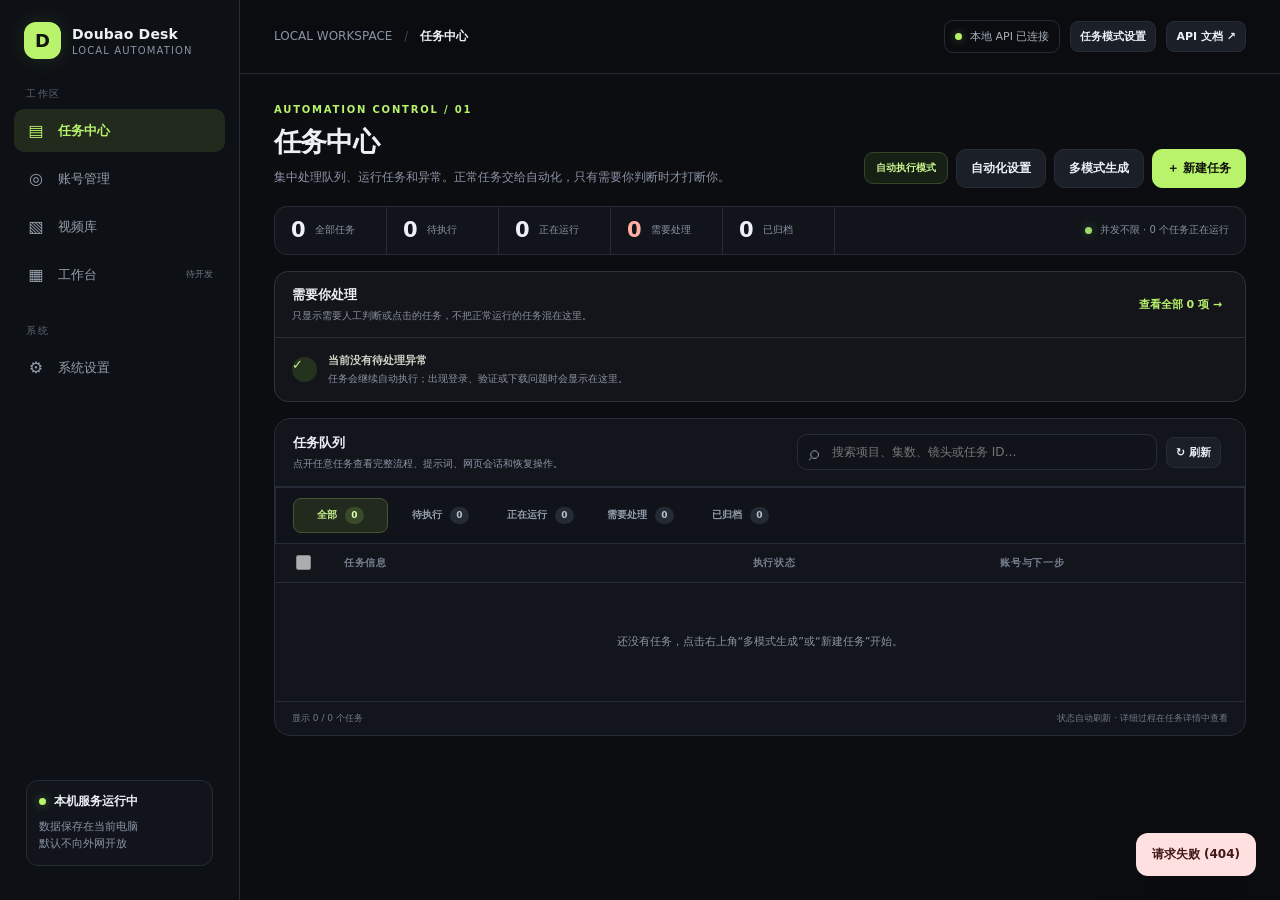
==== commit 576ff5bd: "Redesign task center and connect library/settings views" ====
--- a/static/index.html
+++ b/static/index.html
@@ -141,24 +141,43 @@
     .job-empty .empty-icon{font-size:26px;opacity:.8;margin-bottom:8px}
     @media(max-width:1050px){.flow-guide{grid-template-columns:1fr}.flow-steps{grid-template-columns:repeat(2,minmax(0,1fr))}}
     @media(max-width:650px){.flow-steps{grid-template-columns:1fr 1fr}.flow-step{min-height:0}.job-filters,.job-bulk-bar{padding:11px 14px}.job-bulk-bar{top:60px}.job-bulk-actions{width:100%;flex-wrap:nowrap;overflow-x:auto;padding-bottom:2px}.filter-chip{padding:6px 9px;font-size:10px}}
+  
+    .nav-badge{margin-left:auto;min-width:18px;height:18px;padding:0 5px;border-radius:99px;background:#3b2428;color:#ffaaaa;font-size:10px;display:inline-grid;place-items:center;font-weight:800}.nav-badge.hidden{display:none!important}.nav-soon{margin-left:auto;color:#6f7887;font-size:9px}
+    .task-page-head{display:flex;justify-content:space-between;align-items:flex-end;gap:20px;margin-bottom:18px}.task-page-head h1{font-size:27px;margin:0}.task-head-actions{display:flex;align-items:center;gap:8px;flex-wrap:wrap}
+    .task-mode-chip{display:inline-flex;align-items:center;padding:8px 11px;border:1px solid #35452a;border-radius:9px;background:#172015;color:#c7f58e;font-size:10px;font-weight:750;white-space:nowrap}
+    .task-summary{display:flex;align-items:stretch;gap:0;border:1px solid var(--line);background:#11151b;border-radius:13px;margin-bottom:16px;overflow:hidden}.task-summary-item{min-width:112px;display:flex;align-items:center;gap:9px;padding:13px 16px;border:0;border-right:1px solid #242b35;background:transparent;color:var(--text);text-align:left}.task-summary-item:hover{background:#171d25}.task-summary-item strong{font-size:21px;line-height:1;font-weight:800}.task-summary-item span{font-size:10px;color:#8993a2;white-space:nowrap}.task-summary-alert strong{color:#ffb0a4}.task-summary-runtime{margin-left:auto;display:flex;align-items:center;gap:8px;padding:0 16px;color:#8792a1;font-size:10px;white-space:nowrap}.live-dot{width:7px;height:7px;border-radius:50%;background:#9edb68;box-shadow:0 0 10px #9edb6855;display:inline-block}
+    .attention-panel{border:1px solid #343039;background:#14151b;border-radius:14px;margin-bottom:16px;overflow:hidden}.attention-head{display:flex;align-items:center;justify-content:space-between;gap:12px;padding:14px 17px;border-bottom:1px solid #292b34}.attention-head h2{font-size:13px;margin:0}.attention-head p{font-size:10px;color:#87909d;margin:5px 0 0}.attention-list{display:grid}.attention-item{display:flex;align-items:center;gap:12px;width:100%;padding:12px 17px;border:0;border-bottom:1px solid #242832;background:transparent;color:var(--text);text-align:left}.attention-item:last-child{border-bottom:0}.attention-item:hover{background:#1a1d25}.attention-item.is-error .attention-mark{background:#392326;color:#ffaaa5}.attention-mark{width:26px;height:26px;border-radius:8px;background:#3a3020;color:#f4d18a;display:grid;place-items:center;font-weight:850;font-size:12px;flex-shrink:0}.attention-copy{display:grid;gap:4px;min-width:0;flex:1}.attention-copy strong{font-size:11px;white-space:nowrap;overflow:hidden;text-overflow:ellipsis}.attention-copy span{font-size:10px;color:#9aa3b0;white-space:nowrap;overflow:hidden;text-overflow:ellipsis}.attention-status{font-size:10px;color:#c5a2a0;white-space:nowrap}.attention-status b{font-size:16px;margin-left:5px}.attention-more{padding:10px 17px;border:0;background:#11151b;color:#b8d78e;text-align:left;font-size:10px}.attention-empty{display:flex;align-items:center;gap:11px;padding:15px 17px;color:#8993a2;font-size:10px}.attention-empty strong{display:block;color:#cbd5c3;font-size:11px;margin-bottom:4px}.attention-empty span{display:block}.attention-check{width:25px;height:25px;border-radius:50%;display:grid;place-items:center;background:#24321e;color:#c5f28d;font-size:13px}
+    .task-queue-panel{overflow:hidden}.task-queue-head{padding:15px 18px}.task-toolbar{min-width:min(430px,50%)}.task-toolbar .search{max-width:360px}
+    .job-section-tabs{display:flex;gap:5px;padding:10px 17px;background:#10141a;border-bottom:1px solid var(--line);border-radius:0;margin:0}.job-section-tab{justify-content:center;min-width:95px;padding:8px 12px;border:1px solid transparent;border-radius:8px;background:transparent;color:#929cab;font-size:10px}.job-section-tab:hover{background:#1b2029;border-color:#303744}.job-section-tab.active{background:#222a1d;border-color:#435536;color:#c9f28e;box-shadow:none}.job-section-tab b{min-width:18px;height:17px;background:#252b35;color:#b9c2ce;font-size:9px}.job-section-tab.active b{background:#394b29;color:#dfffb8}
+    .job-bulk-bar{position:static;display:flex;gap:12px;padding:10px 17px;background:#151b22;border-bottom:1px solid var(--line)}.job-bulk-bar:not(.active){display:none}.job-bulk-actions{gap:6px}.job-bulk-actions .btn{font-size:10px;padding:6px 8px}.job-bulk-hint{font-size:10px;color:#83909f}.job-select-summary{min-width:180px}
+    .task-table{min-width:880px;table-layout:auto}.task-table th{padding:11px 13px}.task-table td{padding:13px;vertical-align:middle}.task-table th:nth-child(2){width:43%}.task-table th:nth-child(3){width:26%}.task-table th:nth-child(4){width:27%}.task-table tbody tr{cursor:default}.task-table tbody tr:hover{background:#171d25}.task-table tbody tr.job-selected{background:#1b2417;box-shadow:inset 3px 0 0 var(--accent)}.task-table .select-col{width:42px}.task-table .select-col input{width:15px;height:15px}
+    .task-row-main{display:flex;gap:11px;align-items:flex-start;min-width:0}.task-row-copy{min-width:0;flex:1}.task-title-line{display:flex;align-items:center;gap:7px;min-width:0;flex-wrap:wrap}.task-title-line .job-title{max-width:min(390px,100%);font-size:11px}.task-mode-tag{display:inline-flex;padding:3px 6px;border-radius:5px;background:#222a34;color:#9ba7b8;font-size:9px;white-space:nowrap}.task-mode-tag.auto{background:#22311e;color:#bfe88e}.task-mode-tag.manual{background:#302b1e;color:#f0ce87}.task-context{margin-top:4px;color:#9ba5b3;font-size:9.5px}.task-row-meta{display:flex;flex-wrap:wrap;gap:7px;margin-top:7px;color:#6f7b8b;font-size:9px}.task-row-meta span+span:before{content:"·";margin-right:7px;color:#536071}.task-status-cell{min-width:180px}.task-status-hint{font-size:10px;color:#aab4c2;line-height:1.5;margin-bottom:8px}.task-stage-track{display:flex;align-items:center;gap:7px;flex-wrap:wrap}.task-stage{display:flex;align-items:center;gap:4px;color:#697484;font-size:8.5px;white-space:nowrap}.task-stage i{width:6px;height:6px;border-radius:50%;background:#46505d;display:inline-block}.task-stage.done{color:#a9d57d}.task-stage.done i{background:#9ed56d}.task-stage.current{color:#d5efb5}.task-stage.current i{background:#b8f36b;box-shadow:0 0 7px #b8f36b66}.task-stage.blocked{color:#ffaaa5}.task-stage.blocked i{background:#ff8585}.task-stage-muted{font-size:9px;color:#6f7b8b}.task-row-actions{display:grid;gap:8px;min-width:180px}.task-account-label{font-size:9.5px;color:#9aa5b4;overflow:hidden;text-overflow:ellipsis;white-space:nowrap}.task-row-action-buttons{display:flex;align-items:center;gap:6px}.task-row-action-buttons .btn{padding:6px 9px;font-size:10px}.task-list-foot{display:flex;justify-content:space-between;gap:10px;padding:10px 17px;border-top:1px solid #252b35;color:#6f7b8b;font-size:9px}.job-empty{padding:36px 15px;text-align:center;color:#8c96a4;font-size:11px}
+    .settings-grid{display:grid;grid-template-columns:repeat(3,minmax(0,1fr));gap:12px;margin-bottom:16px}.settings-card{padding:15px 16px;display:grid;gap:13px}.settings-card-top{display:flex;justify-content:space-between;gap:10px;align-items:flex-start}.settings-value{font-size:11px;color:#c7f28d;font-weight:750;white-space:nowrap}
+    .library-list{display:grid}.library-row{display:flex;align-items:center;gap:13px;padding:13px 17px;border-bottom:1px solid #242a34}.library-row:last-child{border-bottom:0}.library-file-icon{width:38px;height:38px;display:grid;place-items:center;border-radius:9px;background:#202a1e;color:#c6ee8d;font-size:9px;font-weight:850;flex-shrink:0}.library-file-main{min-width:0;flex:1;display:grid;gap:4px}.library-file-main strong{font-size:11px;overflow:hidden;text-overflow:ellipsis;white-space:nowrap}.library-file-main span,.library-file-main small{font-size:9px;color:#8792a1;overflow:hidden;text-overflow:ellipsis;white-space:nowrap}.library-file-meta{display:grid;gap:5px;text-align:right;color:#8792a1;font-size:9px}.library-file-actions{min-width:90px;text-align:right}
+    .workspace-placeholder{min-height:340px;border:1px dashed #39424f;border-radius:16px;background:#11151b;display:flex;flex-direction:column;align-items:center;justify-content:center;text-align:center;padding:28px}.workspace-placeholder-icon{width:54px;height:54px;border-radius:16px;background:#202a1e;color:#c4ec8b;display:grid;place-items:center;font-size:24px}.workspace-placeholder h2{font-size:16px;margin:16px 0 7px}.workspace-placeholder p{max-width:500px;color:#929cab;font-size:11px;line-height:1.8}.workspace-placeholder span{margin-top:12px;color:#b8d78e;font-size:10px}
+    .job-drawer-backdrop{position:fixed;inset:0;background:#03060bb8;z-index:50;display:none;justify-content:flex-end;backdrop-filter:blur(3px)}.job-drawer-backdrop.show{display:flex}.job-drawer{width:min(620px,100%);height:100%;background:#11151c;border-left:1px solid #303846;box-shadow:-20px 0 70px #0008;display:flex;flex-direction:column;transform:translateX(20px);opacity:0;transition:.18s ease}.job-drawer.open{transform:translateX(0);opacity:1}.job-drawer-head{display:flex;justify-content:space-between;align-items:flex-start;gap:15px;padding:20px 22px;border-bottom:1px solid var(--line)}.job-drawer-head h2{font-size:16px;margin:0;max-width:490px;overflow-wrap:anywhere}.job-drawer-subtitle{font-size:9px;color:#8290a0;margin-top:6px}.job-drawer-body{overflow:auto;padding:18px 22px 30px;display:grid;gap:14px}.drawer-status-row{display:flex;align-items:center;gap:10px;color:#a3adba;font-size:10px}.drawer-section{border:1px solid #29313d;border-radius:12px;background:#151a22;padding:14px}.drawer-section-head{display:flex;justify-content:space-between;align-items:center;gap:10px;margin-bottom:11px}.drawer-section-head h3{font-size:11px;margin:0}.drawer-section-head span{font-size:9px;color:#798594}.drawer-info-grid{display:grid;grid-template-columns:1fr 1fr;gap:10px}.drawer-field{display:grid;gap:5px;min-width:0}.drawer-field>span{font-size:9px;color:#788494}.drawer-field strong{font-size:10px;color:#dce3ec;overflow-wrap:anywhere}.drawer-account-select{max-width:100%}.drawer-error{border:1px solid #614047;border-radius:12px;background:#261a20;padding:14px}.drawer-error-title{display:flex;align-items:center;gap:9px;color:#ffb3ad;font-size:12px}.drawer-error-title b{width:22px;height:22px;border-radius:7px;background:#4b2930;display:grid;place-items:center}.drawer-error p{font-size:10px;line-height:1.7;color:#d5b9ba;margin:10px 0}.drawer-advice{display:grid;gap:4px;border-top:1px solid #51363c;padding-top:10px}.drawer-advice strong{font-size:9px;color:#f0c7a0}.drawer-advice span{font-size:10px;line-height:1.7;color:#d4c4b5}.drawer-timeline{display:grid;gap:11px}.event-item{display:flex;gap:9px;align-items:flex-start}.event-item>i{width:7px;height:7px;border-radius:50%;background:#a9d978;margin-top:4px;flex-shrink:0}.event-item>div{display:grid;gap:4px}.event-item strong{font-size:10px}.event-item span{font-size:9px;line-height:1.6;color:#a5afbd}.event-item small{font-size:8px;color:#687485}.drawer-muted{font-size:10px;color:#7e8998;line-height:1.7}.drawer-prompt{max-height:220px;overflow:auto;white-space:pre-wrap;word-break:break-word;margin:0;padding:11px;border-radius:8px;background:#0d1117;border:1px solid #2b3340;color:#c2cbd7;font:10px/1.7 ui-monospace,SFMono-Regular,Consolas,monospace}.drawer-video video{width:100%;max-height:240px;border-radius:9px;background:#05070a}.drawer-video div{font-size:9px;color:#8792a1;margin-top:5px}.drawer-url{font-size:9px;line-height:1.7;color:#9eb4d6;overflow-wrap:anywhere;padding:9px;background:#0d1117;border-radius:8px}.drawer-actions{display:flex;flex-wrap:wrap;gap:7px}.drawer-actions .btn{font-size:10px;padding:8px 10px}
+    @media(max-width:1050px){.task-page-head{align-items:flex-start;flex-direction:column}.task-summary{flex-wrap:wrap}.task-summary-item{flex:1;min-width:100px}.task-summary-runtime{width:100%;padding:10px 14px;border-top:1px solid #252b35}.settings-grid{grid-template-columns:1fr 1fr}}
+    @media(max-width:650px){.task-head-actions{width:100%}.task-head-actions .btn{flex:1}.task-summary-item{min-width:30%;padding:11px 9px}.task-summary-item strong{font-size:18px}.task-summary-item span{font-size:9px}.task-toolbar{width:100%;min-width:0;flex-wrap:nowrap}.task-toolbar .search{min-width:0}.task-toolbar .btn{flex:0 0 auto}.job-section-tabs{overflow:auto}.job-section-tab{min-width:80px;white-space:nowrap;padding:8px 10px}.attention-head{align-items:flex-start}.attention-status{display:none}.task-table{min-width:760px}.job-drawer-head{padding:16px}.job-drawer-body{padding:14px 14px 26px}.drawer-info-grid{grid-template-columns:1fr 1fr}.settings-grid{grid-template-columns:1fr}.library-row{align-items:flex-start;flex-wrap:wrap}.library-file-meta{margin-left:50px;text-align:left}.library-file-actions{margin-left:auto}}
+
   </style>
 </head>
 <body>
 <div class="app">
   <aside class="sidebar">
-    <div class="brand"><div class="brand-mark">D</div><div class="brand-copy"><div class="brand-title">Doubao Desk</div><div class="brand-sub">Account workspace</div></div></div>
-    <div><div class="nav-label">Workspace</div><nav class="nav">
-      <button class="nav-btn active" data-view="overview"><span class="ico">◫</span><span class="nav-text">工作概览</span></button>
-      <button class="nav-btn" data-view="accounts"><span class="ico">◎</span><span class="nav-text">账号管理</span></button>
-      <button class="nav-btn" data-view="jobs"><span class="ico">▤</span><span class="nav-text">分镜任务</span></button>
-      <button class="nav-btn" data-view="integration"><span class="ico">⌘</span><span class="nav-text">API 接入</span></button>
-    </nav></div>
-    <div class="side-bottom"><div class="local-chip"><strong><i class="dot"></i><span>本机服务运行中</span></strong><p>数据保存在当前电脑<br>默认不向外网开放</p></div></div>
-  </aside>
+  <div class="brand"><div class="brand-mark">D</div><div class="brand-copy"><div class="brand-title">Doubao Desk</div><div class="brand-sub">Local automation</div></div></div>
+  <div><div class="nav-label">工作区</div><nav class="nav">
+    <button class="nav-btn active" data-view="jobs"><span class="ico">▤</span><span class="nav-text">任务中心</span><span class="nav-badge" id="navAttentionCount">0</span></button>
+    <button class="nav-btn" data-view="accounts"><span class="ico">◎</span><span class="nav-text">账号管理</span></button>
+    <button class="nav-btn" data-view="library"><span class="ico">▧</span><span class="nav-text">视频库</span></button>
+    <button class="nav-btn" data-view="workspace"><span class="ico">▦</span><span class="nav-text">工作台</span><span class="nav-soon">待开发</span></button>
+  </nav></div>
+  <div><div class="nav-label">系统</div><nav class="nav"><button class="nav-btn" data-view="settings"><span class="ico">⚙</span><span class="nav-text">系统设置</span></button></nav></div>
+  <div class="side-bottom"><div class="local-chip"><strong><i class="dot"></i><span>本机服务运行中</span></strong><p>数据保存在当前电脑<br>默认不向外网开放</p></div></div>
+</aside>
   <main class="main">
     <header class="topbar"><div class="crumb">LOCAL WORKSPACE <span style="color:#3d4654;padding:0 8px">/</span> <strong id="crumbName">工作概览</strong></div><div class="top-actions"><div class="api-status"><i class="dot"></i>本地 API 已连接</div><button class="btn small" onclick="openSubmitModeSettings()">任务模式设置</button><button class="btn small" onclick="window.open('/docs','_blank')">API 文档 ↗</button></div></header>
     <div class="page">
-      <section class="view" id="view-overview">
+      <section class="view hidden" id="view-overview">
         <div class="page-head"><div><div class="eyebrow">CONTROL CENTER / 01</div><h1>账号与分镜工作台</h1><div class="sub">集中管理本机浏览器账号档案、分镜任务与生成文件。账号登录和平台提交由你在浏览器中确认。</div></div><div class="actions"><button class="btn" onclick="openModal('jobModal')">＋ 新建分镜任务</button><button class="btn primary" onclick="openModal('accountModal')">＋ 添加账号档案</button></div></div>
         <div class="stats">
           <div class="stat"><div class="stat-top"><span>账号档案</span><span class="stat-icon">◎</span></div><div class="stat-value" id="statAccounts">0</div><div class="stat-foot">已创建的账号档案</div></div>
@@ -183,15 +202,65 @@
         <div class="panel"><div class="panel-head"><div><div class="panel-title">账号档案列表</div><div class="panel-caption" id="accountCountLabel">0 个档案</div></div><div class="toolbar"><div class="search"><input id="accountSearch" placeholder="搜索账号名称或备注…" oninput="renderAccounts()"></div><button class="btn small" onclick="refreshAll()">↻ 刷新</button></div></div><div class="table-wrap"><table><thead><tr><th>序号</th><th>账号档案</th><th>会员 / 优先级</th><th>浏览器窗口</th><th>登录状态</th><th>最近打开</th><th>操作</th></tr></thead><tbody id="accountsTable"></tbody></table></div></div>
       </section>
 
-      <section class="view hidden" id="view-jobs">
-        <div class="page-head"><div><div class="eyebrow">SHOT QUEUE / 03</div><h1>分镜任务</h1><div class="sub">任务默认自动执行并在归档后回推服务器；登录、验证、页面识别或回推异常会转为人工处理，分步人工流程继续保留。</div></div><div class="actions"><button class="btn" onclick="openConfirmationPresets()">确认语预设</button><button class="btn" onclick="openModal('webModal')">＋ 多模式网页生成</button><button class="btn primary" onclick="openModal('jobModal')">＋ 新建任务</button></div></div>
-        <div class="job-section-tabs"><button class="job-section-tab" data-job-section="queue" onclick="setJobSection('queue')">新任务队列 <b>0</b></button><button class="job-section-tab" data-job-section="processing" onclick="setJobSection('processing')">正在处理 <b>0</b></button><button class="job-section-tab" data-job-section="finished" onclick="setJobSection('finished')">处理完 <b>0</b></button></div>
-        <div class="panel jobs-panel"><div class="panel-head"><div><div class="panel-title">任务列表</div><div class="panel-caption">勾选任务后可集中人工处理异常，Shift+点击可连选；自动任务成功归档后会自行回推，流程按钮可用于人工介入或再次推送。</div></div><div class="toolbar"><div class="search"><input id="jobSearch" placeholder="搜索项目、镜头或提示词…" oninput="renderJobs()"></div><button class="btn small" onclick="refreshAll()">↻ 刷新</button></div></div><div class="job-bulk-bar" id="jobBulkBar"><div class="job-select-summary"><span class="bulk-count hidden" id="jobSelectedCount">已选 0 项</span><span class="job-bulk-total" id="jobSelectedTotal"></span><span class="job-bulk-warn hidden" id="jobHiddenSelected"></span><span class="job-bulk-hint" id="jobBulkHint">勾选任务或点击表头复选框启用批量操作（Shift+点击可连选）</span><button class="text-link hidden" id="clearSelectedJobs" onclick="clearJobSelection()">清空选择</button></div><div class="job-bulk-actions"><span class="job-bulk-label">批量执行</span><button class="btn small job-bulk-action" data-bulk-action="auto" onclick="runSelectedJobAction('auto')">重新自动执行<b class="bulk-n">0</b></button><button class="btn small job-bulk-action" data-bulk-action="prepare" onclick="runSelectedJobAction('prepare')">1 提交素材<b class="bulk-n">0</b></button><button class="btn small job-bulk-action" data-bulk-action="send" onclick="runSelectedJobAction('send')">2 确认发送<b class="bulk-n">0</b></button><button class="btn small job-bulk-action" data-bulk-action="confirm" onclick="sendSelectedJobConfirm()">3 发送确认语<b class="bulk-n">0</b></button><button class="btn small job-bulk-action" data-bulk-action="download" onclick="runSelectedJobAction('download')">4 下载视频<b class="bulk-n">0</b></button><button class="btn small job-bulk-action" data-bulk-action="push" onclick="runSelectedJobAction('push')">推送服务器<b class="bulk-n">0</b></button><span class="job-bulk-divider"></span><button class="btn small danger" id="deleteSelectedJobs" data-bulk-action="delete" onclick="deleteSelectedJobs()">删除所选<b class="bulk-n">0</b></button></div><div class="job-bulk-progress hidden" id="jobBulkProgress"><span id="jobBulkProgressBar"></span></div></div><div class="table-wrap"><table class="jobs-table"><thead><tr><th class="select-col"><label class="job-head-check" title="全选当前筛选结果"><input id="jobSelectAllHead" type="checkbox" aria-label="全选当前筛选结果" onchange="toggleAllJobs(this.checked)"></label></th><th>分镜任务</th><th>进度</th><th>账号 / 额度</th><th>视频文件</th><th>处理流程</th></tr></thead><tbody id="jobsTable"></tbody></table></div></div>
-      </section>
-
-      <section class="view hidden" id="view-integration">
-        <div class="page-head"><div><div class="eyebrow">DEVELOPER API / 04</div><h1>API 接入</h1><div class="sub">独立服务默认运行在本机 127.0.0.1:8765，可供漫剧系统通过 HTTP 调用。</div></div><div class="actions"><button class="btn primary" onclick="window.open('/docs','_blank')">打开 Swagger 文档 ↗</button></div></div>
-        <div class="notice"><strong>安全提示：</strong>当前版本没有用户认证，仅供本机使用。不要把监听地址改为 0.0.0.0，也不要将端口暴露到公网。</div>
+<section class="view" id="view-jobs">
+  <div class="task-page-head">
+    <div><div class="eyebrow">AUTOMATION CONTROL / 01</div><h1>任务中心</h1><div class="sub">集中处理队列、运行任务和异常。正常任务交给自动化，只有需要你判断时才打断你。</div></div>
+    <div class="task-head-actions"><span class="task-mode-chip" id="taskModeChip">自动执行模式</span><button class="btn" onclick="openSubmitModeSettings()">自动化设置</button><button class="btn" onclick="openModal('webModal')">多模式生成</button><button class="btn primary" onclick="openModal('jobModal')">＋ 新建任务</button></div>
+  </div>
+  <div class="task-summary">
+    <button class="task-summary-item" onclick="setJobSection('all')"><strong id="taskMetricAll">0</strong><span>全部任务</span></button>
+    <button class="task-summary-item" onclick="setJobSection('queue')"><strong id="taskMetricQueue">0</strong><span>待执行</span></button>
+    <button class="task-summary-item" onclick="setJobSection('processing')"><strong id="taskMetricRunning">0</strong><span>正在运行</span></button>
+    <button class="task-summary-item task-summary-alert" onclick="setJobSection('attention')"><strong id="taskMetricAttention">0</strong><span>需要处理</span></button>
+    <button class="task-summary-item" onclick="setJobSection('finished')"><strong id="taskMetricDone">0</strong><span>已归档</span></button>
+    <div class="task-summary-runtime"><span class="live-dot"></span><span id="taskRuntimeText">正在连接本地服务…</span></div>
+  </div>
+  <section class="attention-panel"><div class="attention-head"><div><h2>需要你处理</h2><p>只显示需要人工判断或点击的任务，不把正常运行的任务混在这里。</p></div><button class="text-link" onclick="setJobSection('attention')">查看全部 <span id="taskAttentionCount">0</span> 项 →</button></div>
+    <div id="taskAttentionList" class="attention-list"><div class="attention-empty">正在读取任务状态…</div></div>
+  </section>
+  <section class="panel jobs-panel task-queue-panel">
+    <div class="panel-head task-queue-head"><div><div class="panel-title">任务队列</div><div class="panel-caption">点开任意任务查看完整流程、提示词、网页会话和恢复操作。</div></div>
+      <div class="toolbar task-toolbar"><div class="search"><input id="jobSearch" placeholder="搜索项目、集数、镜头或任务 ID…" oninput="renderJobs()"></div><button class="btn small" onclick="refreshAll()">↻ 刷新</button></div>
+    </div>
+    <div class="job-section-tabs">
+      <button class="job-section-tab active" data-job-section="all" onclick="setJobSection('all')">全部 <b>0</b></button>
+      <button class="job-section-tab" data-job-section="queue" onclick="setJobSection('queue')">待执行 <b>0</b></button>
+      <button class="job-section-tab" data-job-section="processing" onclick="setJobSection('processing')">正在运行 <b>0</b></button>
+      <button class="job-section-tab" data-job-section="attention" onclick="setJobSection('attention')">需要处理 <b>0</b></button>
+      <button class="job-section-tab" data-job-section="finished" onclick="setJobSection('finished')">已归档 <b>0</b></button>
+    </div>
+    <div class="job-bulk-bar" id="jobBulkBar"><div class="job-select-summary"><span class="bulk-count hidden" id="jobSelectedCount">已选 0 项</span><span class="job-bulk-total" id="jobSelectedTotal"></span><span class="job-bulk-warn hidden" id="jobHiddenSelected"></span><span class="job-bulk-hint" id="jobBulkHint">选择任务后可批量操作</span><button class="text-link hidden" id="clearSelectedJobs" onclick="clearJobSelection()">清空选择</button></div>
+      <div class="job-bulk-actions">
+        <button class="btn small job-bulk-action" data-bulk-action="auto" onclick="runSelectedJobAction('auto')">重新自动执行 <b class="bulk-n">0</b></button>
+        <button class="btn small job-bulk-action" data-bulk-action="prepare" onclick="runSelectedJobAction('prepare')">准备页面 <b class="bulk-n">0</b></button>
+        <button class="btn small job-bulk-action" data-bulk-action="send" onclick="runSelectedJobAction('send')">确认发送 <b class="bulk-n">0</b></button>
+        <button class="btn small job-bulk-action" data-bulk-action="confirm" onclick="sendSelectedJobConfirm()">发送确认语 <b class="bulk-n">0</b></button>
+        <button class="btn small job-bulk-action" data-bulk-action="download" onclick="runSelectedJobAction('download')">下载归档 <b class="bulk-n">0</b></button>
+        <button class="btn small job-bulk-action" data-bulk-action="push" onclick="runSelectedJobAction('push')">推送 H3 <b class="bulk-n">0</b></button>
+        <button class="btn small danger" data-bulk-action="delete" onclick="deleteSelectedJobs()">删除 <b class="bulk-n">0</b></button>
+      </div><div class="job-bulk-progress hidden" id="jobBulkProgress"><span id="jobBulkProgressBar"></span></div>
+    </div>
+    <div class="table-wrap task-table-wrap"><table class="jobs-table task-table"><thead><tr><th class="select-col"><label class="job-head-check" title="全选当前筛选结果"><input id="jobSelectAllHead" type="checkbox" aria-label="全选当前筛选结果" onchange="toggleAllJobs(this.checked)"></label></th><th>任务信息</th><th>执行状态</th><th>账号与下一步</th></tr></thead><tbody id="jobsTable"></tbody></table></div>
+    <div class="task-list-foot"><span id="jobResultCount">0 个任务</span><span>状态自动刷新 · 详细过程在任务详情中查看</span></div>
+  </section>
+</section>
+
+<section class="view hidden" id="view-library">
+  <div class="page-head"><div><div class="eyebrow">LOCAL VIDEO ARCHIVE / 03</div><h1>视频库</h1><div class="sub">查看已下载归档的视频，按项目、集数和镜头定位文件。</div></div><div class="actions"><button class="btn" onclick="refreshAll()">↻ 刷新文件</button></div></div>
+  <div class="panel"><div class="panel-head"><div><div class="panel-title">归档文件</div><div class="panel-caption" id="libraryCount">正在读取…</div></div><div class="toolbar"><div class="search"><input id="librarySearch" placeholder="搜索项目、集数、镜头或文件名…" oninput="renderLibrary()"></div></div></div><div id="libraryList" class="library-list"><div class="empty">正在读取归档文件…</div></div></div>
+</section>
+<section class="view hidden" id="view-workspace">
+  <div class="page-head"><div><div class="eyebrow">CREATION WORKSPACE / 04</div><h1>工作台</h1><div class="sub">工作台模块暂不接入，本版本先完成账号、任务、视频归档和系统设置。</div></div></div>
+  <div class="workspace-placeholder"><div class="workspace-placeholder-icon">▦</div><h2>工作台待开发</h2><p>这里后续用于承接批量分镜编排、项目任务导入和生产流程管理。本次版本不会放入未接通的假按钮。</p><span>当前可用：任务中心 · 账号管理 · 视频库 · 系统设置</span></div>
+</section>
+      <section class="view hidden" id="view-settings">
+        <div class="page-head"><div><div class="eyebrow">SYSTEM SETTINGS / 05</div><h1>系统设置</h1><div class="sub">管理任务自动化策略、并发数量、确认语预设和本地服务接口。</div></div><div class="actions"><button class="btn primary" onclick="window.open('/docs','_blank')">打开 Swagger 文档 ↗</button></div></div>
+        <div class="settings-grid">
+  <div class="panel settings-card"><div class="settings-card-top"><div><div class="panel-title">任务执行模式</div><div class="panel-caption">新创建的网页生成任务默认采用此策略</div></div><span class="settings-value" id="settingsModeValue">自动执行</span></div><button class="btn small" onclick="openSubmitModeSettings()">修改执行模式</button></div>
+  <div class="panel settings-card"><div class="settings-card-top"><div><div class="panel-title">最大并发任务</div><div class="panel-caption">控制同时占用浏览器的任务数量</div></div><span class="settings-value" id="settingsLimitValue">不限</span></div><button class="btn small" onclick="openSubmitModeSettings()">调整并发</button></div>
+  <div class="panel settings-card"><div class="settings-card-top"><div><div class="panel-title">确认语预设</div><div class="panel-caption">管理豆包生成过程中的确认消息</div></div><span class="settings-value">可管理</span></div><button class="btn small" onclick="openConfirmationPresets()">管理确认语</button></div>
+</div>
+<div class="notice"><strong>安全提示：</strong>当前版本没有用户认证，仅供本机使用。不要把监听地址改为 0.0.0.0，也不要将端口暴露到公网。</div>
         <div class="api-grid"><div class="panel"><div class="panel-head"><div><div class="panel-title">常用接口</div><div class="panel-caption">完整请求和响应以 Swagger 为准</div></div></div><div class="panel-body" id="endpointList">
           <div class="endpoint"><div class="method">GET</div><div><code>/api/accounts</code><p>读取账号档案列表。</p></div></div>
           <div class="endpoint"><div class="method">POST</div><div><code>/api/accounts</code><p>创建账号档案，自动分配独立 profile 目录；名称留空时使用默认命名 doubao01、doubao02…</p></div></div>
@@ -245,8 +314,8 @@
 
 <div class="toast" id="toast"></div>
 <script>
-  const state = { accounts: [], jobs: [], stats: {}, submitMode: 'auto', processingLimit: 0, jobSection: 'processing', selectedJobIds: new Set(), lastJobCheckIndex: -1, bulkJobAction: null, bulkProgress: null, confirmationPresets: [], confirmJobId: null, confirmJobIds: [], confirmPresetReturn: false, editingPresetId: null, uploadJobId: null, activeView: 'overview' };
-  const viewNames = {overview:'工作概览',accounts:'账号管理',jobs:'分镜任务',integration:'API 接入'};
+  const state = { accounts: [], jobs: [], stats: {}, submitMode: 'auto', processingLimit: 0, jobSection: 'all', selectedJobIds: new Set(), lastJobCheckIndex: -1, bulkJobAction: null, bulkProgress: null, confirmationPresets: [], confirmJobId: null, confirmJobIds: [], confirmPresetReturn: false, editingPresetId: null, uploadJobId: null, activeView: 'jobs' };
+  const viewNames = {overview:'工作概览',accounts:'账号管理',jobs:'任务中心',library:'视频库',workspace:'工作台',settings:'系统设置'};
   const statusLabels = {queued:['排队中','yellow'],ready:['待人工提交','blue'],opening:['打开页面','blue'],configuring:['配置参数','blue'],uploading:['上传素材','blue'],downloading:['下载视频','blue'],submitting:['提交中','blue'],confirming:['发送确认语','blue'],generating:['生成中','blue'],awaiting_manual_send:['待人工发送','yellow'],needs_review:['需人工处理','red'],downloaded:['已归档','green'],failed:['失败','red']};
   const $ = (id) => document.getElementById(id);
   function esc(v){return String(v ?? '').replace(/[&<>"']/g,c=>({'&':'&amp;','<':'&lt;','>':'&gt;','"':'&quot;',"'":'&#39;'}[c]));}
@@ -261,10 +330,10 @@
   function openModal(id){if(id==='jobModal')fillAccountSelect();if(id==='webModal'){$('webAccount').innerHTML=accountOptions('');$('webSubmitModeHint').textContent=state.submitMode==='manual'?'当前设置：人工处理。任务创建后只排队。':'当前设置：自动执行。任务创建后立即运行。';syncWebMode();}if(id==='accountModal')prefillAccountName();$(id).classList.add('show');}
   function closeModal(id){$(id).classList.remove('show');}
   document.querySelectorAll('.modal-backdrop').forEach(el=>el.addEventListener('click',e=>{if(e.target===el){if(el.id==='confirmationPresetsModal')closeConfirmationPresets();else el.classList.remove('show')}}));
-  async function refreshAll(){try{const [accounts,jobs,stats,settings,limitSettings]=await Promise.all([api('/api/accounts'),api('/api/jobs'),api('/api/stats'),api('/api/settings/video-submit-mode'),api('/api/settings/processing-limit')]);state.accounts=accounts;state.jobs=jobs;state.stats=stats;state.submitMode=settings.submit_mode||'auto';state.processingLimit=Number(limitSettings.processing_limit)||0;const existing=new Set(jobs.map(j=>j.id));state.selectedJobIds=new Set([...state.selectedJobIds].filter(id=>existing.has(id)));renderCurrent();$('statAccounts').textContent=stats.accounts_total;$('statOpen').textContent=stats.accounts_open;$('statQueued').textContent=stats.queued;$('statDownloaded').textContent=stats.downloaded;}catch(e){toast(e.message,true)}}
+  async function refreshAll(){try{const [accounts,jobs,stats,settings,limitSettings,files]=await Promise.all([api('/api/accounts'),api('/api/jobs'),api('/api/stats'),api('/api/settings/video-submit-mode'),api('/api/settings/processing-limit'),api('/api/files')]);state.accounts=accounts;state.jobs=jobs;state.stats=stats;state.files=files;state.submitMode=settings.submit_mode||'auto';state.processingLimit=Number(limitSettings.processing_limit)||0;const existing=new Set(jobs.map(j=>j.id));state.selectedJobIds=new Set([...state.selectedJobIds].filter(id=>existing.has(id)));renderCurrent();if(state.activeJobId)renderJobDrawer();$('statAccounts').textContent=stats.accounts_total;$('statOpen').textContent=stats.accounts_open;$('statQueued').textContent=stats.queued;$('statDownloaded').textContent=stats.downloaded;}catch(e){toast(e.message,true)}}
   function openSubmitModeSettings(){$('submitModeSetting').value=state.submitMode;$('processingLimitSetting').value=String(state.processingLimit);openModal('submitModeModal')}
   $('submitModeForm').addEventListener('submit',async e=>{e.preventDefault();const mode=$('submitModeSetting').value,limit=Math.max(0,Math.trunc(Number($('processingLimitSetting').value)||0));try{const [modeResult,limitResult]=await Promise.all([api('/api/settings/video-submit-mode',{method:'PUT',body:JSON.stringify({submit_mode:mode})}),api('/api/settings/processing-limit',{method:'PUT',body:JSON.stringify({processing_limit:limit})})]);state.submitMode=modeResult.submit_mode;state.processingLimit=limitResult.processing_limit;closeModal('submitModeModal');toast(`设置已保存：${state.submitMode==='auto'?'自动执行':'人工处理'}，${state.processingLimit?`最多同时处理 ${state.processingLimit} 个任务`:'正在处理数量不限'}`)}catch(err){toast(err.message,true)}});
-  function renderCurrent(){renderOverview();renderAccounts();renderJobs();}
+  function renderCurrent(){renderOverview();renderAccounts();renderJobs();renderLibrary();renderSettings();}
   function renderOverview(){const jobs=state.jobs.slice(0,5);$('overviewJobs').innerHTML=jobs.length?`<div class="mini-list">${jobs.map(j=>{const label=[j.project_id,j.episode_id,j.shot_id].filter(Boolean).join(' / ')||j.id;return `<div class="mini-row"><div class="avatar">${esc((j.shot_id||'镜').slice(-2))}</div><div class="mini-info"><strong>${esc(label)}</strong><span>${esc((j.prompt||'').slice(0,65))}${(j.prompt||'').length>65?'…':''}</span></div>${statusPill(j.status)}</div>`}).join('')}</div>`:`<div class="empty"><div class="empty-icon">▤</div>还没有任务。创建一个分镜任务开始使用。</div>`;}
   function renderAccounts(){const q=($('accountSearch')?.value||'').trim().toLowerCase();const list=state.accounts.filter(a=>`${a.name} ${a.note} ${a.id}`.toLowerCase().includes(q));if($('accountCountLabel'))$('accountCountLabel').textContent=`${state.accounts.length} 个档案 · 显示 ${list.length} 个`;$('accountsTable').innerHTML=list.length?list.map(a=>`<tr><td><span class="pill gray">${String(Number(a.sequence)||0).padStart(2,'0')}</span></td><td><div class="account-cell"><div class="account-symbol">${esc((a.name||'DB').slice(0,2))}</div><div class="account-main"><div class="cell-title">${esc(a.name)}</div><div class="cell-sub">${esc(a.note||a.id)}</div></div></div></td><td>${a.is_member?'<span class="pill green">会员</span>':'<span class="pill gray">普通</span>'}${a.paused?' <span class="pill yellow">已暂停</span>':''}<div class="cell-sub">优先级 ${Number(a.priority)||0}</div></td><td>${a.browser_open?'<span class="pill green">● 窗口已打开</span>':'<span class="pill gray">未打开</span>'}</td><td>${quotaCell(a)}</td><td>${esc(shortDate(a.last_opened_at))}</td><td><div class="row-actions">${a.browser_open?`<button class="btn small" onclick="closeAccount('${esc(a.id)}')">关闭窗口</button>`:`<button class="btn small primary" onclick="openAccount('${esc(a.id)}')">打开豆包</button>`}<button class="btn small ${a.paused?'primary':''}" onclick="toggleAccountPaused('${esc(a.id)}',${Boolean(a.paused)})">${a.paused?'恢复使用':'暂停使用'}</button><button class="btn small ghost" onclick="openAccountSettings('${esc(a.id)}')">设置</button><button class="btn small ghost danger" onclick="deleteAccount('${esc(a.id)}','${esc(a.name)}')">删除</button></div></td></tr>`).join(''):`<tr><td colspan="7"><div class="empty"><div class="empty-icon">◎</div>没有匹配的账号档案。点击“添加账号档案”创建。</div></td></tr>`;}
   function accountOptions(selected){return `<option value="">暂不指定</option>`+state.accounts.map(a=>`<option value="${esc(a.id)}" ${a.id===selected?'selected':''} ${a.paused&&a.id!==selected?'disabled':''}>${esc(a.name)}${a.paused?' · 已暂停':''}${a.is_member?' · 会员':''} · 优先级${Number(a.priority)||0}${a.browser_open?' · 窗口打开':''} · 剩${a.quota?.remaining_seconds??0}s</option>`).join('');}
@@ -374,7 +443,237 @@
   $('uploadForm').addEventListener('submit',async e=>{e.preventDefault();const file=$('videoFile').files[0];if(!file||!state.uploadJobId)return;const form=new FormData();form.append('file',file);const submit=e.submitter;submit.disabled=true;submit.textContent='正在上传…';try{const job=state.jobs.find(j=>j.id===state.uploadJobId);let url=`/api/jobs/${state.uploadJobId}/upload`;if(job?.is_web_generation){if(!$('manualConfirmed').checked)throw Error('请先在豆包网页核对对应视频，并勾选人工核对声明');form.append('confirm_review','true');url=`/api/v1/videos/generations/${state.uploadJobId}/manual-result`;}await api(url,{method:'POST',body:form});closeModal('uploadModal');await refreshAll();toast('视频已核对并归档到对应分镜。')}catch(err){toast(err.message,true)}finally{submit.disabled=false;submit.textContent='上传并归档'}});
   async function copyApiExample(){try{await navigator.clipboard.writeText($('apiExample').textContent);toast('接口示例已复制。')}catch{toast('复制失败，请手动选择代码复制。',true)}}
   document.addEventListener('keydown',e=>{if(e.key==='Escape'&&state.selectedJobIds.size&&!document.querySelector('.modal-backdrop.show'))clearJobSelection()});
-  refreshAll();setInterval(()=>{if(document.visibilityState==='visible')refreshAll()},12000);
+  
+  state.files = state.files || [];
+  state.activeJobId = null;
+  state.activeJobEvents = [];
+  state.jobSection = 'all';
+  viewNames.jobs = '任务中心';
+  viewNames.library = '视频库';
+  viewNames.workspace = '工作台';
+  viewNames.settings = '系统设置';
+  jobGroupDefs.splice(0,jobGroupDefs.length,
+    {key:'all',label:'全部',hint:'所有任务',statuses:null},
+    {key:'queue',label:'待执行',hint:'等待调度',statuses:new Set(['queued','ready'])},
+    {key:'processing',label:'正在运行',hint:'自动化执行中',statuses:new Set(['opening','configuring','uploading','submitting','confirming','generating','downloading'])},
+    {key:'attention',label:'需要处理',hint:'等待人工操作或判断',statuses:new Set(['awaiting_manual_send','needs_review','failed'])},
+    {key:'finished',label:'已归档',hint:'已完成的视频任务',statuses:new Set(['downloaded'])}
+  );
+  function jobSectionKey(job){
+    if(['awaiting_manual_send','needs_review','failed'].includes(job.status))return 'attention';
+    if(['queued','ready'].includes(job.status))return 'queue';
+    if(job.status==='downloaded')return 'finished';
+    return 'processing';
+  }
+  function setJobSection(key){if(!jobGroupDefs.some(group=>group.key===key))return;state.jobSection=key;state.lastJobCheckIndex=-1;renderJobs();}
+  function syncJobSectionTabs(){
+    document.querySelectorAll('[data-job-section]').forEach(button=>{
+      const key=button.dataset.jobSection;
+      const count=key==='all'?state.jobs.length:state.jobs.filter(job=>jobSectionKey(job)===key).length;
+      button.classList.toggle('active',key===state.jobSection);
+      const badge=button.querySelector('b');if(badge)badge.textContent=count;
+    });
+  }
+  function filteredJobs(){
+    const q=(document.getElementById('jobSearch')?.value||'').trim().toLowerCase();
+    const list=state.jobs.filter(job=>{
+      const okSection=state.jobSection==='all'||jobSectionKey(job)===state.jobSection;
+      const text=[job.task_name,job.project_id,job.episode_id,job.shot_id,job.prompt,job.id,job.account_id].join(' ').toLowerCase();
+      return okSection&&text.includes(q);
+    });
+    const rank={needs_review:0,failed:1,awaiting_manual_send:2,opening:3,configuring:3,uploading:3,submitting:3,confirming:3,generating:3,downloading:3,queued:4,ready:4,downloaded:5};
+    return list.sort((a,b)=>(rank[a.status]??6)-(rank[b.status]??6)||String(b.updated_at||b.created_at||'').localeCompare(String(a.updated_at||a.created_at||'')));
+  }
+  function taskStageTrack(job){
+    if(!job.is_web_generation)return '<span class="task-stage-muted">普通分镜任务 · 尚未转入网页生成</span>';
+    const labels=job.submit_mode==='manual'?['排队','准备页面','人工发送','下载归档']:['排队','准备页面','自动提交','下载归档'];
+    const step=jobStep(job),blocked=['needs_review','failed'].includes(job.status);
+    return '<div class="task-stage-track">'+labels.map((label,index)=>{
+      const n=index+1,cls=job.status==='downloaded'||n<step?'done':n===step?(blocked?'blocked':'current'):'';
+      return '<span class="task-stage '+cls+'"><i></i>'+label+'</span>';
+    }).join('')+'</div>';
+  }
+  function taskPrimaryAction(job){
+    const id=esc(job.id);
+    if(job.is_web_generation){
+      if(job.status==='queued')return {label:'开始执行',fn:"startJob('"+id+"')",disabled:false};
+      if(job.status==='awaiting_manual_send')return {label:'确认发送',fn:"sendPreparedJob('"+id+"')",disabled:false};
+      if(job.status==='confirming')return {label:'发送确认语',fn:"sendJobConfirm('"+id+"')",disabled:false};
+      if(job.status==='needs_review')return {label:'查看原因',fn:"openJobDetail('"+id+"')",disabled:false};
+      if(job.status==='failed')return {label:'重新生成',fn:"retryJob('"+id+"')",disabled:false};
+      if(job.status==='downloaded')return job.can_push_result?{label:'推送 H3',fn:"pushJobResult('"+id+"',this)",disabled:false}:{label:'查看视频',fn:"window.open('/api/jobs/"+id+"/video','_blank')",disabled:!job.video_path};
+      return {label:'查看进度',fn:"openJobDetail('"+id+"')",disabled:false};
+    }
+    if(job.status==='queued'&&job.account_id)return {label:'开始网页生成',fn:"webGenerateJob('"+id+"')",disabled:false};
+    if(job.video_path)return {label:'查看视频',fn:"window.open('/api/jobs/"+id+"/video','_blank')",disabled:false};
+    return {label:job.account_id?'查看详情':'关联账号',fn:"openJobDetail('"+id+"')",disabled:false};
+  }
+  function renderJobRow(job){
+    const account=state.accounts.find(item=>item.id===job.account_id);
+    const title=job.task_name||[job.project_id,job.episode_id,job.shot_id].filter(Boolean).join(' / ')||job.id;
+    const context=[job.project_id,job.episode_id,job.shot_id].filter(Boolean).join(' / ')||'未填写项目和镜头信息';
+    const prompt=(job.prompt||'').replace(/\s+/g,' ').trim(),selected=state.selectedJobIds.has(job.id),primary=taskPrimaryAction(job);
+    const mode=job.is_web_generation?(job.submit_mode==='manual'?'人工发送':'自动提交'):'待转网页任务';
+    const modeClass=job.is_web_generation?(job.submit_mode==='manual'?'manual':'auto'):'';
+    const accountText=account?(account.name+' · 剩余 '+(account.quota?.remaining_seconds??'?')+'s'):'未关联账号';
+    const metadata=[];
+    if(job.is_web_generation&&job.mode)metadata.push(modeNames[job.mode]||job.mode);
+    if(job.is_web_generation&&job.duration)metadata.push(job.duration+' 秒');
+    if(job.is_web_generation&&job.ratio)metadata.push(job.ratio);
+    if(job.is_web_generation&&job.model)metadata.push(job.model);
+    if(job.error_code)metadata.push(job.error_code);
+    return '<tr data-job-id="'+esc(job.id)+'" class="'+(selected?'job-selected':'')+'">'+
+      '<td class="select-col"><label class="job-row-check" title="选择任务"><input class="job-select-input" type="checkbox" aria-label="选择任务 '+esc(title)+'" '+(selected?'checked':'')+' onclick="jobCheckboxClick(event,\''+esc(job.id)+'\',this)"></label></td>'+
+      '<td><div class="task-row-main"><div class="job-order">'+esc((job.shot_id||'镜').slice(-2))+'</div><div class="task-row-copy">'+
+      '<div class="task-title-line"><strong class="job-title">'+esc(title)+'</strong><span class="pill '+(statusLabels[job.status]?.[1]||'gray')+'">'+esc(statusLabels[job.status]?.[0]||'未知')+'</span><span class="task-mode-tag '+modeClass+'">'+mode+'</span></div>'+
+      '<div class="task-context">'+esc(context)+'</div><div class="job-prompt">'+esc(prompt.slice(0,145))+(prompt.length>145?'…':'')+'</div>'+
+      '<div class="task-row-meta"><span>'+esc(shortDate(job.updated_at||job.created_at))+'</span><span>'+esc(job.id)+'</span>'+metadata.map(item=>'<span>'+esc(item)+'</span>').join('')+'</div>'+
+      '</div></div></td><td><div class="task-status-cell"><div class="task-status-hint">'+esc(jobStatusHint(job))+'</div>'+taskStageTrack(job)+'</div></td>'+
+      '<td><div class="task-row-actions"><div class="task-account-label">'+esc(accountText)+'</div><div class="task-row-action-buttons"><button class="btn small primary" '+(primary.disabled?'disabled':'')+' onclick="'+primary.fn+'">'+primary.label+'</button><button class="btn small" onclick="openJobDetail(\''+esc(job.id)+'\')">详情</button></div></div></td></tr>';
+  }
+  function renderAttentionList(){
+    const list=state.jobs.filter(job=>['awaiting_manual_send','needs_review','failed'].includes(job.status)).sort((a,b)=>String(b.updated_at||'').localeCompare(String(a.updated_at||'')));
+    const count=document.getElementById('taskAttentionCount');if(count)count.textContent=list.length;
+    const navCount=document.getElementById('navAttentionCount');if(navCount){navCount.textContent=list.length>99?'99+':list.length;navCount.classList.toggle('hidden',list.length===0);}
+    const target=document.getElementById('taskAttentionList');if(!target)return;
+    if(!list.length){target.innerHTML='<div class="attention-empty"><span class="attention-check">✓</span><div><strong>当前没有待处理异常</strong><span>任务会继续自动执行；出现登录、验证或下载问题时会显示在这里。</span></div></div>';return;}
+    target.innerHTML=list.slice(0,4).map(job=>{
+      const title=job.task_name||[job.project_id,job.episode_id,job.shot_id].filter(Boolean).join(' / ')||job.id;
+      const reason=job.error_message||({awaiting_manual_send:'页面已准备完成，等待你确认发送。',needs_review:'自动化无法安全判断当前网页状态，需要人工检查。',failed:'任务已停止，请查看失败原因。'}[job.status]||'需要人工处理。');
+      return '<button class="attention-item '+(job.status==='failed'||job.status==='needs_review'?'is-error':'')+'" onclick="openJobDetail(\''+esc(job.id)+'\')"><span class="attention-mark">'+(job.status==='failed'?'!':job.status==='needs_review'?'?':'→')+'</span><span class="attention-copy"><strong>'+esc(title)+'</strong><span>'+esc(reason)+'</span></span><span class="attention-status">'+esc(statusLabels[job.status]?.[0]||'需要处理')+' <b>›</b></span></button>';
+    }).join('')+(list.length>4?'<button class="attention-more" onclick="setJobSection(\'attention\')">还有 '+(list.length-4)+' 项需要处理，查看全部</button>':'');
+  }
+  function renderJobs(){
+    const list=filteredJobs();syncJobSectionTabs();
+    const table=document.getElementById('jobsTable');
+    table.innerHTML=list.length?list.map(renderJobRow).join(''):'<tr><td colspan="4"><div class="job-empty">'+(state.jobs.length?'当前筛选条件下没有任务。':'还没有任务，点击右上角“多模式生成”或“新建任务”开始。')+'</div></td></tr>';
+    const all=state.jobs.length,queue=state.jobs.filter(job=>jobSectionKey(job)==='queue').length;
+    const running=state.jobs.filter(job=>jobSectionKey(job)==='processing').length;
+    const attention=state.jobs.filter(job=>jobSectionKey(job)==='attention').length;
+    const done=state.jobs.filter(job=>job.status==='downloaded').length;
+    document.getElementById('taskMetricAll').textContent=all;document.getElementById('taskMetricQueue').textContent=queue;
+    document.getElementById('taskMetricRunning').textContent=running;document.getElementById('taskMetricAttention').textContent=attention;
+    document.getElementById('taskMetricDone').textContent=done;
+    document.getElementById('taskModeChip').textContent=state.submitMode==='manual'?'人工发送模式':'自动执行模式';
+    document.getElementById('taskRuntimeText').textContent=(state.processingLimit?'最大并发 '+state.processingLimit+' · ':'并发不限 · ')+running+' 个任务正在运行';
+    document.getElementById('jobResultCount').textContent='显示 '+list.length+' / '+all+' 个任务';
+    renderAttentionList();syncJobBulkControls(list);
+  }
+  function errorExplanation(job){
+    const map={
+      LOGIN_REQUIRED:['账号登录状态失效','打开该账号的豆包窗口，完成登录后再继续。'],
+      VERIFICATION_REQUIRED:['平台验证待处理','在豆包页面完成人工验证，确认页面恢复正常后再重新执行。'],
+      SUBMISSION_UNCONFIRMED:['提交结果无法确认','先打开网页核对是否已经提交或开始生成；确认之前不要重复发送。'],
+      RESULT_PUSH_FAILED:['视频回传 H3 失败','视频已在本机归档。检查 SSH 转发和 H3 回推接口后，可再次推送。'],
+      QUOTA_INSUFFICIENT:['账号额度不足','更换额度充足的账号，或等待额度恢复后重新排队。']
+    };
+    return map[job.error_code]||['需要检查任务状态',job.error_message||'系统无法确定失败原因，请打开任务网页和执行记录核对。'];
+  }
+  function drawerActionButtons(job){
+    const id=esc(job.id),buttons=[];
+    const add=(label,fn,cls)=>buttons.push('<button class="btn '+(cls||'')+'" onclick="'+fn+'">'+label+'</button>');
+    if(job.is_web_generation){
+      if(job.status==='queued')add('开始执行',"startJob('"+id+"')",'primary');
+      if(job.status==='awaiting_manual_send')add('确认发送',"sendPreparedJob('"+id+"')",'primary');
+      if(job.status==='confirming')add('选择确认语并发送',"sendJobConfirm('"+id+"')",'primary');
+      if(job.status==='needs_review'){
+        if(job.has_task_page||job.web_page_url)add('打开豆包任务页',"openJobPage('"+id+"')",'primary');
+        if(job.web_page_url)add('检查结果并下载',"linkJobResult('"+id+"')");
+        add('绑定 / 更换会话页',"bindJobPage('"+id+"')");
+        add('人工核对后导入视频',"openUpload('"+id+"')");
+        if(job.submit_mode!=='manual')add('复制为新任务',"retryJob('"+id+"')");
+      }
+      if(job.status==='failed'){add('复制为新任务并重试',"retryJob('"+id+"')",'primary');if(job.has_task_page||job.web_page_url)add('打开原任务网页',"openJobPage('"+id+"')");}
+      if(job.status==='downloaded'){if(job.video_path)add('播放归档视频',"window.open('/api/jobs/"+id+"/video','_blank')",'primary');if(job.can_push_result)add('推送回 H3',"pushJobResult('"+id+"',this)");}
+      if(['opening','configuring','uploading','submitting','confirming','generating','downloading'].includes(job.status)&&job.has_task_page)add('打开豆包任务页',"openJobPage('"+id+"')");
+      if(job.has_task_page||job.web_page_url)add('复制会话地址',"GenUICopyJobUrl('"+id+"')");
+      add('复制为新任务',"copyJob('"+id+"')");
+    }else{
+      if(job.status==='queued')add(job.account_id?'开始网页生成':'先关联账号',job.account_id?"webGenerateJob('"+id+"')":"openJobDetail('"+id+"')",'primary');
+      if(job.status!=='downloaded')add('打开浏览器并准备提示词',"prepareJob('"+id+"')");
+      if(job.video_path)add('播放归档视频',"window.open('/api/jobs/"+id+"/video','_blank')",'primary');
+      if(!job.video_path)add('导入本地视频',"openUpload('"+id+"')");
+    }
+    add('删除任务',"closeJobDetail();deleteJob('"+id+"')",'danger');
+    return buttons.join('');
+  }
+  function renderJobDrawer(){
+    const job=state.jobs.find(item=>item.id===state.activeJobId);if(!job)return;
+    const account=state.accounts.find(item=>item.id===job.account_id);
+    const title=job.task_name||[job.project_id,job.episode_id,job.shot_id].filter(Boolean).join(' / ')||job.id;
+    const issue=['needs_review','failed'].includes(job.status),explanation=issue?errorExplanation(job):null;
+    const accountField=job.is_web_generation?'<div class="drawer-field"><span>关联账号</span><strong>'+esc(account?.name||'账号已删除或未关联')+'</strong></div>':
+      '<div class="drawer-field"><span>关联账号</span><select class="select-mini drawer-account-select" onchange="assignAccount(\''+esc(job.id)+'\',this.value)">'+accountOptions(job.account_id)+'</select></div>';
+    const events=state.activeJobEvents||[];
+    const timeline=events.length?events.slice().reverse().map(event=>'<div class="event-item"><i></i><div><strong>'+esc(statusLabels[event.status]?.[0]||event.status||'状态更新')+'</strong><span>'+esc(event.message||'状态已更新')+'</span><small>'+esc(event.timestamp||'')+'</small></div></div>').join(''):'<div class="drawer-muted">暂无详细事件记录；当前状态来自任务队列。</div>';
+    const video=job.video_path?'<div class="drawer-video"><video controls preload="metadata" playsinline src="/api/jobs/'+encodeURIComponent(job.id)+'/video"></video><div>'+esc(String(job.video_path).split(/[\\\\/]/).pop())+'</div></div>':'<div class="drawer-muted">尚未归档视频</div>';
+    document.getElementById('jobDrawerTitle').textContent=title;
+    document.getElementById('jobDrawerSubtitle').textContent=job.id+' · '+(statusLabels[job.status]?.[0]||job.status);
+    document.getElementById('jobDrawerContent').innerHTML=
+      '<div class="drawer-status-row">'+statusPill(job.status)+'<span>'+esc(jobStatusHint(job))+'</span></div>'+
+      (issue?'<section class="drawer-error"><div class="drawer-error-title"><b>!</b><strong>'+explanation[0]+'</strong></div><p>'+esc(job.error_message||explanation[1])+'</p><div class="drawer-advice"><strong>建议处理</strong><span>'+esc(explanation[1])+'</span></div></section>':'')+
+      '<section class="drawer-section"><div class="drawer-section-head"><h3>任务信息</h3><span>'+esc(job.is_web_generation?(job.submit_mode==='manual'?'人工发送':'自动提交'):'普通任务')+'</span></div><div class="drawer-info-grid">'+
+      '<div class="drawer-field"><span>项目</span><strong>'+esc(job.project_id||'—')+'</strong></div><div class="drawer-field"><span>集数</span><strong>'+esc(job.episode_id||'—')+'</strong></div><div class="drawer-field"><span>镜头</span><strong>'+esc(job.shot_id||'—')+'</strong></div>'+accountField+
+      '<div class="drawer-field"><span>生成模式</span><strong>'+esc(modeNames[job.mode]||(job.is_web_generation?'网页生成':'待转换'))+'</strong></div><div class="drawer-field"><span>画幅 / 时长</span><strong>'+esc(job.ratio||'—')+' / '+esc(job.duration?job.duration+' 秒':'—')+'</strong></div>'+
+      '<div class="drawer-field"><span>模型</span><strong>'+esc(job.model||'按账号策略')+'</strong></div><div class="drawer-field"><span>更新时间</span><strong>'+esc(shortDate(job.updated_at||job.created_at))+'</strong></div></div></section>'+
+      '<section class="drawer-section"><div class="drawer-section-head"><h3>执行记录</h3><span>'+events.length+' 条记录</span></div><div class="drawer-timeline">'+timeline+'</div></section>'+
+      '<section class="drawer-section"><div class="drawer-section-head"><h3>分镜提示词</h3><button class="text-link" onclick="copyTaskPrompt(\''+esc(job.id)+'\')">复制提示词</button></div><pre class="drawer-prompt">'+esc(job.prompt||'未填写提示词')+'</pre></section>'+
+      '<section class="drawer-section"><div class="drawer-section-head"><h3>视频结果</h3></div>'+video+'</section>'+
+      (job.web_page_url?'<section class="drawer-section"><div class="drawer-section-head"><h3>豆包会话</h3><button class="text-link" onclick="GenUICopyJobUrl(\''+esc(job.id)+'\')">复制地址</button></div><div class="drawer-url">'+esc(job.web_page_url)+'</div></section>':'')+
+      '<section class="drawer-section"><div class="drawer-section-head"><h3>可执行操作</h3><span>根据当前状态显示</span></div><div class="drawer-actions">'+drawerActionButtons(job)+'</div></section>';
+  }
+  async function openJobDetail(jobId){
+    const job=state.jobs.find(item=>item.id===jobId);if(!job)return;
+    state.activeJobId=jobId;state.activeJobEvents=[];
+    document.getElementById('jobDrawerBackdrop').classList.add('show');
+    document.getElementById('jobDrawerBackdrop').setAttribute('aria-hidden','false');
+    document.getElementById('jobDrawer').classList.add('open');renderJobDrawer();
+    if(job.is_web_generation){try{state.activeJobEvents=await api('/api/v1/videos/generations/'+encodeURIComponent(jobId)+'/events');}catch(error){state.activeJobEvents=[];}if(state.activeJobId===jobId)renderJobDrawer();}
+  }
+  function closeJobDetail(event){
+    if(event&&event.target!==document.getElementById('jobDrawerBackdrop'))return;
+    document.getElementById('jobDrawerBackdrop').classList.remove('show');
+    document.getElementById('jobDrawerBackdrop').setAttribute('aria-hidden','true');
+    document.getElementById('jobDrawer').classList.remove('open');
+    state.activeJobId=null;state.activeJobEvents=[];
+  }
+  async function copyTaskPrompt(jobId){const job=state.jobs.find(item=>item.id===jobId);if(!job)return;try{await navigator.clipboard.writeText(job.prompt||'');toast('提示词已复制。');}catch(error){toast('复制失败，请手动选择提示词。',true);}}
+  function GenUICopyJobUrl(jobId){const job=state.jobs.find(item=>item.id===jobId);if(!job?.web_page_url)return;if(navigator.clipboard?.writeText)navigator.clipboard.writeText(job.web_page_url).then(()=>toast('会话地址已复制。')).catch(()=>toast('复制失败。',true));else toast('当前浏览器不支持自动复制。',true);}
+  function openJobActions(jobId){openJobDetail(jobId);}
+  function openJobTools(jobId){openJobDetail(jobId);}
+  async function showWebEvents(jobId){openJobDetail(jobId);}
+  async function webGenerateJob(jobId){
+    const job=state.jobs.find(item=>item.id===jobId);
+    if(!job?.account_id){openJobDetail(jobId);toast('请先在任务详情中关联一个可用账号。',true);return;}
+    const submitMode=state.submitMode==='manual'?'manual':'auto';
+    try{await api('/api/v1/videos/generations/from-job/'+encodeURIComponent(jobId)+'?submit_mode='+submitMode,{method:'POST'});await refreshAll();toast(submitMode==='manual'?'任务已加入人工发送队列。':'任务已进入自动执行队列。');}
+    catch(error){toast(error.message,true);}
+  }
+  function renderLibrary(){
+    const target=document.getElementById('libraryList');if(!target)return;
+    const q=(document.getElementById('librarySearch')?.value||'').trim().toLowerCase();
+    const files=(state.files||[]).filter(file=>[file.project_id,file.episode_id,file.shot_id,file.filename,file.job_id].join(' ').toLowerCase().includes(q));
+    document.getElementById('libraryCount').textContent='共 '+(state.files||[]).length+' 个归档记录 · 当前显示 '+files.length+' 个';
+    target.innerHTML=files.length?files.map(file=>
+      '<div class="library-row"><div class="library-file-icon">MP4</div><div class="library-file-main"><strong>'+esc(file.filename||'video')+'</strong><span>'+esc([file.project_id,file.episode_id,file.shot_id].filter(Boolean).join(' / ')||file.job_id)+'</span><small>'+esc(file.path||'')+'</small></div><div class="library-file-meta"><span class="pill '+(file.exists?'green':'red')+'">'+(file.exists?'文件存在':'文件缺失')+'</span><span>'+esc(shortDate(file.updated_at))+'</span></div><div class="library-file-actions">'+(file.exists?'<button class="btn small primary" onclick=&quot;window.open(\'/api/jobs/'+encodeURIComponent(file.job_id)+'/video\',\'_blank\')&quot;>播放 / 下载</button>':'<button class="btn small" disabled>不可用</button>')+'</div></div>'
+    ).join(''):'<div class="empty">'+(state.files?.length?'没有匹配的归档文件。':'还没有归档视频。任务下载完成后会自动出现在这里。')+'</div>';
+  }
+  function renderSettings(){
+    const mode=document.getElementById('settingsModeValue'),limit=document.getElementById('settingsLimitValue');
+    if(mode)mode.textContent=state.submitMode==='manual'?'人工发送':'自动执行';
+    if(limit)limit.textContent=state.processingLimit?('最多 '+state.processingLimit+' 个'):'不限';
+  }
+  function renderCurrent(){renderOverview();renderAccounts();renderJobs();renderLibrary();renderSettings();}
+  document.addEventListener('keydown',event=>{if(event.key==='Escape'&&state.activeJobId)closeJobDetail();});
+
+  switchView('jobs');refreshAll();setInterval(()=>{if(document.visibilityState==='visible')refreshAll()},5000);
 </script>
+
+<div class="job-drawer-backdrop" id="jobDrawerBackdrop" onclick="closeJobDetail(event)" aria-hidden="true">
+  <aside class="job-drawer" id="jobDrawer" role="dialog" aria-modal="true" aria-labelledby="jobDrawerTitle">
+    <div class="job-drawer-head"><div><div class="eyebrow">TASK INSPECTOR</div><h2 id="jobDrawerTitle">任务详情</h2><div id="jobDrawerSubtitle" class="job-drawer-subtitle"></div></div><button class="close-x" aria-label="关闭详情" onclick="closeJobDetail()">×</button></div>
+    <div class="job-drawer-body" id="jobDrawerContent"><div class="empty">选择任务查看详情。</div></div>
+  </aside>
+</div>
 </body>
 </html>
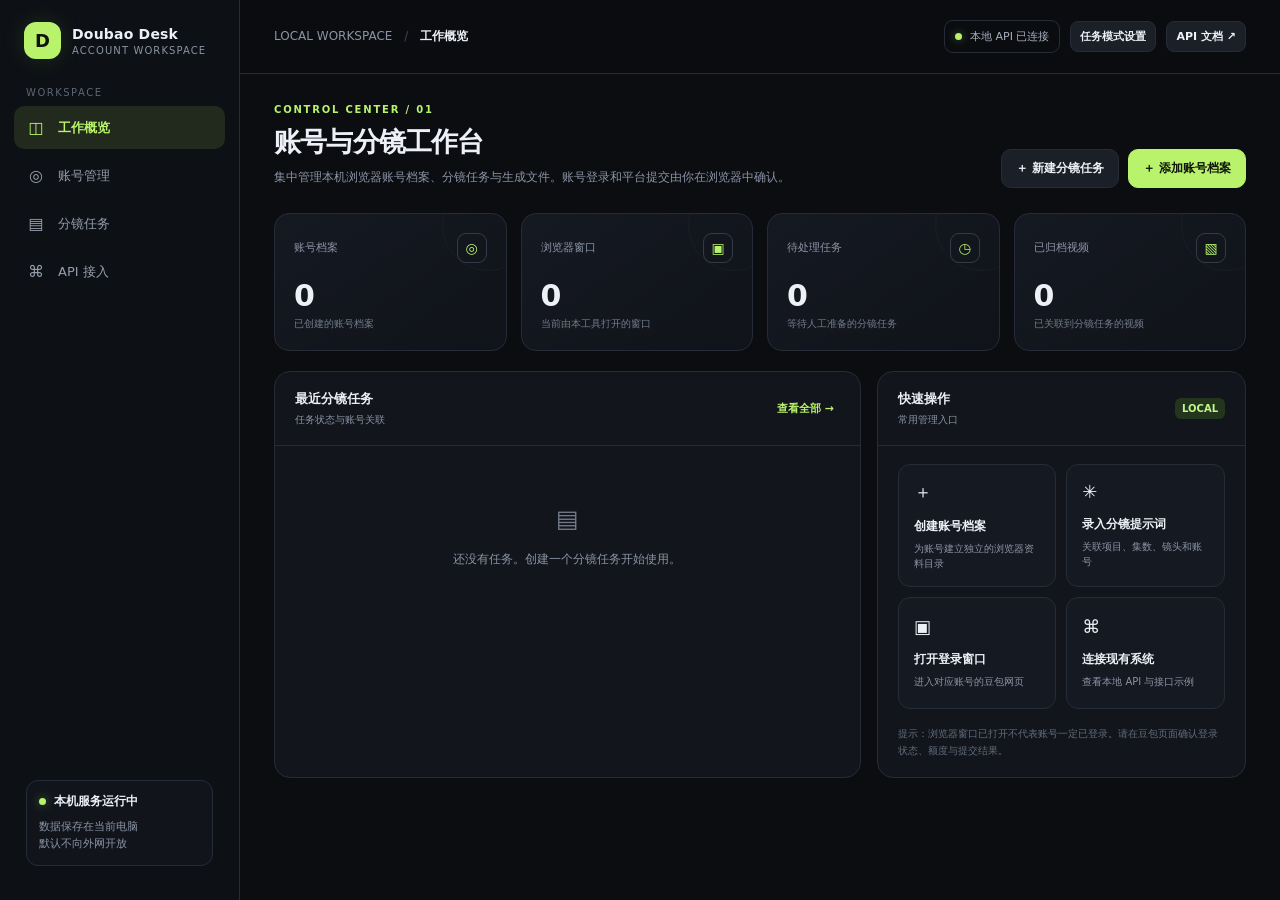
==== commit ebe969ba: "Refactor web manager and improve task scheduling" ====
--- a/static/index.html
+++ b/static/index.html
@@ -4,180 +4,24 @@
   <meta charset="utf-8" />
   <meta name="viewport" content="width=device-width, initial-scale=1" />
   <title>Doubao Account Desk</title>
-  <style>
-    :root{--bg:#0b0d11;--panel:#12151b;--panel2:#171b23;--line:#262c37;--muted:#8b94a5;--text:#edf0f6;--white:#fff;--accent:#b8f36b;--accent2:#8bd63e;--blue:#83a9ff;--red:#ff8585;--yellow:#f4c76a;--radius:16px;--shadow:0 18px 50px rgba(0,0,0,.24)}
-    *{box-sizing:border-box}html,body{margin:0;min-height:100%;background:var(--bg);color:var(--text);font-family:Inter,"Segoe UI","Microsoft YaHei",system-ui,sans-serif}button,input,textarea,select{font:inherit}button{cursor:pointer}
-    .app{min-height:100vh;display:grid;grid-template-columns:240px minmax(0,1fr)}
-    .sidebar{border-right:1px solid var(--line);background:#0d1015;padding:22px 14px;display:flex;flex-direction:column;gap:28px;position:sticky;top:0;height:100vh}
-    .brand{display:flex;gap:11px;align-items:center;padding:0 10px}.brand-mark{width:37px;height:37px;border-radius:12px;background:var(--accent);color:#10140b;display:grid;place-items:center;font-weight:900;font-size:18px;box-shadow:0 0 24px #b8f36b20}.brand-title{font-size:14px;font-weight:800;letter-spacing:.2px}.brand-sub{font-size:10px;color:var(--muted);margin-top:3px;letter-spacing:1.1px;text-transform:uppercase}
-    .nav-label{padding:0 12px;color:#5e6675;font-size:10px;letter-spacing:1.5px;text-transform:uppercase;margin-bottom:8px}.nav{display:grid;gap:5px}.nav-btn{border:0;background:transparent;color:#969eac;text-align:left;padding:12px;border-radius:10px;display:flex;align-items:center;gap:12px;font-size:13px;transition:.15s}.nav-btn .ico{width:20px;text-align:center;font-size:16px}.nav-btn:hover{background:#171b23;color:var(--text)}.nav-btn.active{background:#222a1d;color:var(--accent);font-weight:700}.side-bottom{margin-top:auto;padding:12px}.local-chip{border:1px solid var(--line);border-radius:12px;padding:12px;background:#11151b}.local-chip strong{display:flex;align-items:center;gap:8px;font-size:12px}.dot{display:inline-block;width:7px;height:7px;background:var(--accent);border-radius:50%;box-shadow:0 0 10px #b8f36b66}.local-chip p{font-size:11px;color:var(--muted);line-height:1.6;margin:8px 0 0}
-    .main{min-width:0}.topbar{height:74px;padding:0 34px;border-bottom:1px solid var(--line);display:flex;align-items:center;justify-content:space-between;gap:16px;background:#0b0d11ee;position:sticky;top:0;z-index:5;backdrop-filter:blur(12px)}.crumb{font-size:12px;color:var(--muted)}.crumb strong{color:var(--text);font-weight:600}.top-actions{display:flex;align-items:center;gap:10px}.api-status{display:flex;align-items:center;gap:8px;color:#a8b0be;font-size:11px;padding:8px 10px;border:1px solid var(--line);border-radius:9px}.page{max-width:1500px;margin:0 auto;padding:30px 34px 54px}.page.jobs-wide{max-width:none}.page-head{display:flex;justify-content:space-between;align-items:flex-end;gap:20px;margin-bottom:25px}.eyebrow{color:var(--accent);font-size:10px;letter-spacing:1.8px;font-weight:800;text-transform:uppercase;margin-bottom:9px}.page h1{font-size:27px;letter-spacing:-.8px;margin:0;font-weight:750}.sub{color:var(--muted);font-size:12px;margin-top:8px;line-height:1.65}.actions{display:flex;gap:9px;flex-wrap:wrap}.btn{border:1px solid var(--line);background:#1a1f28;color:var(--text);border-radius:10px;padding:10px 14px;font-size:12px;font-weight:650;display:inline-flex;align-items:center;justify-content:center;gap:8px;transition:.15s;white-space:nowrap}.btn:hover{border-color:#454d5b;background:#222833}.btn.primary{background:var(--accent);color:#10140b;border-color:var(--accent)}.btn.primary:hover{background:#c8ff82}.btn.ghost{background:transparent}.btn.danger{color:#ff9b9b}.btn.small{padding:7px 9px;border-radius:8px;font-size:11px}.btn:disabled{opacity:.45;cursor:not-allowed}
-    .stats{display:grid;grid-template-columns:repeat(4,minmax(0,1fr));gap:14px;margin-bottom:20px}.stat{border:1px solid var(--line);background:linear-gradient(145deg,#151922,#101319);border-radius:15px;padding:19px;min-height:126px;position:relative;overflow:hidden}.stat:after{content:"";position:absolute;width:90px;height:90px;border:1px solid #ffffff08;border-radius:50%;right:-28px;top:-35px}.stat-top{display:flex;align-items:center;justify-content:space-between;color:var(--muted);font-size:11px}.stat-icon{width:30px;height:30px;border:1px solid #343b48;border-radius:9px;display:grid;place-items:center;color:var(--accent);font-size:14px}.stat-value{font-size:30px;font-weight:750;letter-spacing:-1px;margin-top:15px}.stat-foot{color:#737c8b;font-size:10px;margin-top:4px}
-    .grid-two{display:grid;grid-template-columns:minmax(0,1.35fr) minmax(300px,.85fr);gap:16px}.panel{border:1px solid var(--line);background:var(--panel);border-radius:var(--radius);min-width:0;overflow:hidden}.panel-head{padding:18px 20px;border-bottom:1px solid var(--line);display:flex;align-items:center;justify-content:space-between;gap:12px}.panel-title{font-size:13px;font-weight:750}.panel-caption{font-size:10px;color:var(--muted);margin-top:5px}.panel-body{padding:18px 20px}.text-link{color:var(--accent);border:0;background:transparent;font-size:11px;font-weight:700}.empty{padding:34px 16px;text-align:center;color:var(--muted);font-size:12px;line-height:1.8}.empty .empty-icon{font-size:24px;opacity:.8;margin-bottom:8px}.quick-grid{display:grid;grid-template-columns:1fr 1fr;gap:10px}.quick{padding:15px;border:1px solid var(--line);background:#151922;border-radius:12px;text-align:left;color:var(--text);min-height:112px}.quick:hover{border-color:#4a5540;background:#1b2119}.quick-icon{font-size:18px;margin-bottom:14px}.quick strong{font-size:12px;display:block}.quick span{display:block;color:var(--muted);font-size:10px;margin-top:6px;line-height:1.5}
-    .mini-list{display:grid;gap:9px}.mini-row{display:flex;align-items:center;gap:11px;padding:10px;border:1px solid #242a34;border-radius:10px;background:#141820}.avatar{width:33px;height:33px;border-radius:10px;background:#26321f;color:var(--accent);display:grid;place-items:center;font-weight:800;font-size:11px;flex-shrink:0}.mini-info{min-width:0;flex:1}.mini-info strong{display:block;font-size:11px;white-space:nowrap;overflow:hidden;text-overflow:ellipsis}.mini-info span{display:block;font-size:10px;color:var(--muted);margin-top:4px}.pill{display:inline-flex;align-items:center;gap:5px;border-radius:6px;padding:5px 7px;font-size:10px;font-weight:700;background:#222833;color:#aab2c0;white-space:nowrap}.pill.green{background:#24351d;color:#c2f88b}.pill.blue{background:#1d2c43;color:#9cbcff}.pill.yellow{background:#3a3020;color:#f4d18a}.pill.red{background:#3a2226;color:#ff9b9b}.pill.gray{background:#252a33;color:#aab2c0}
-    .toolbar{display:flex;align-items:center;gap:9px;flex-wrap:wrap}.search{min-width:220px;max-width:340px;flex:1;position:relative}.search input{width:100%;border:1px solid var(--line);border-radius:10px;background:#10141a;color:var(--text);padding:10px 12px 10px 34px;outline:none;font-size:12px}.search:before{content:"⌕";position:absolute;left:12px;top:6px;font-size:20px;color:#7e8796}.search input:focus,.field input:focus,.field textarea:focus,.field select:focus{border-color:#64764f;box-shadow:0 0 0 3px #b8f36b0d}
-    .table-wrap{overflow-x:auto}table{width:100%;border-collapse:collapse;min-width:760px}th{text-align:left;color:#778091;font-size:10px;font-weight:700;letter-spacing:.7px;padding:12px 18px;border-bottom:1px solid var(--line);white-space:nowrap}td{padding:14px 18px;border-bottom:1px solid #202630;font-size:11px;color:#c8ced8;vertical-align:middle}tbody tr:last-child td{border-bottom:0}tbody tr:hover{background:#171b23}.cell-title{font-weight:700;color:#e9edf5;font-size:11px}.cell-sub{color:#7f8999;font-size:10px;margin-top:5px;max-width:280px;overflow:hidden;text-overflow:ellipsis;white-space:nowrap}.row-actions{display:flex;gap:6px;align-items:center}.select-mini{border:1px solid var(--line);background:#11151c;color:#bfc6d1;border-radius:7px;padding:6px;font-size:10px;max-width:145px}.select-mini:focus{outline:none;border-color:#64764f}.account-symbol{width:37px;height:37px;border:1px solid #35402e;background:#1c2618;color:var(--accent);border-radius:11px;display:grid;place-items:center;font-weight:800;font-size:12px}.account-cell{display:flex;align-items:center;gap:11px}.account-main{min-width:0}.account-main .cell-title{max-width:170px;overflow:hidden;text-overflow:ellipsis;white-space:nowrap}.notice{border:1px solid #403c2d;background:#201e17;border-radius:12px;padding:13px 15px;color:#d8c99e;font-size:11px;line-height:1.7;margin-bottom:16px}.notice strong{color:#f4d18a}.api-grid{display:grid;grid-template-columns:minmax(0,1.1fr) minmax(300px,.9fr);gap:16px}.code-box{background:#0b0e13;border:1px solid #252b35;border-radius:10px;padding:14px;white-space:pre-wrap;word-break:break-word;color:#b7c7a3;font:11px/1.8 ui-monospace,SFMono-Regular,Consolas,monospace}.endpoint{padding:12px 0;border-bottom:1px solid #252b35;display:grid;grid-template-columns:54px 1fr;gap:10px}.endpoint:last-child{border-bottom:0}.method{font-size:10px;font-weight:800;color:var(--accent)}.endpoint code{color:#dbe2ee;font-size:11px}.endpoint p{margin:5px 0 0;color:var(--muted);font-size:10px}
-    .modal-backdrop{position:fixed;inset:0;background:#000a;z-index:20;display:none;align-items:center;justify-content:center;padding:20px;backdrop-filter:blur(6px)}.modal-backdrop.show{display:flex}.modal{width:min(620px,100%);background:#141820;border:1px solid #343b48;border-radius:18px;box-shadow:var(--shadow);overflow:hidden;max-height:90vh;display:flex;flex-direction:column}.modal-head{padding:19px 22px;border-bottom:1px solid var(--line);display:flex;align-items:center;justify-content:space-between}.modal-head h2{font-size:15px;margin:0}.close-x{border:0;background:transparent;color:#8992a1;font-size:23px}.modal-body{padding:22px;overflow:auto}.modal-foot{padding:15px 22px;border-top:1px solid var(--line);display:flex;justify-content:flex-end;gap:9px}.field{display:grid;gap:7px;margin-bottom:16px}.field label{font-size:11px;color:#b4bdca;font-weight:700}.field input,.field textarea,.field select{width:100%;background:#0e1218;border:1px solid #2c3340;border-radius:9px;padding:11px 12px;color:var(--text);outline:none;font-size:12px}.field .check-label{display:flex;align-items:center;gap:8px}.field .check-label input[type="checkbox"]{width:16px;height:16px;margin:0;padding:0;accent-color:var(--accent)}.field textarea{resize:vertical;min-height:120px;line-height:1.6}.field small{font-size:10px;color:#7f8999;line-height:1.5}.field-row{display:grid;grid-template-columns:1fr 1fr;gap:12px}.upload-drop{border:1px dashed #475144;border-radius:12px;padding:22px;text-align:center;background:#111710}.upload-drop strong{font-size:12px}.upload-drop p{font-size:10px;color:var(--muted);line-height:1.7}.toast{position:fixed;right:24px;bottom:24px;z-index:40;max-width:min(430px,calc(100vw - 40px));background:#e5f7d4;color:#17200e;padding:13px 16px;border-radius:12px;box-shadow:var(--shadow);font-size:12px;font-weight:700;opacity:0;transform:translateY(10px);pointer-events:none;transition:.22s}.toast.show{opacity:1;transform:translateY(0)}.toast.error{background:#ffe0e0;color:#421919}.hidden{display:none!important}.footnote{color:#626c7c;font-size:10px;line-height:1.7;margin-top:16px}
-    .modal.wide{width:min(860px,100%)}.preset-layout{display:grid;grid-template-columns:minmax(260px,.9fr) minmax(320px,1.1fr);gap:14px}.preset-panel{border:1px solid var(--line);background:#10141a;border-radius:13px;padding:14px;min-width:0}.preset-section-head{display:flex;align-items:center;justify-content:space-between;gap:10px;margin-bottom:12px}.preset-section-head strong{display:block;font-size:12px}.preset-section-head span{display:block;color:var(--muted);font-size:9.5px;margin-top:4px}.preset-manage-list{display:grid;gap:8px;max-height:390px;overflow:auto}.preset-manage-item{border:1px solid #29303b;background:#151922;border-radius:11px;padding:10px;transition:.15s}.preset-manage-item.active{border-color:#63764b;background:#1a2116}.preset-manage-main{width:100%;border:0;background:transparent;color:var(--text);text-align:left;padding:0}.preset-manage-main strong{font-size:11px;display:block}.preset-manage-main span{display:-webkit-box;-webkit-line-clamp:2;-webkit-box-orient:vertical;overflow:hidden;color:var(--muted);font-size:9.5px;line-height:1.5;margin-top:5px}.preset-manage-actions{display:flex;align-items:center;justify-content:flex-end;gap:6px;margin-top:9px}.preset-choice-grid{display:grid;grid-template-columns:1fr 1fr;gap:8px;margin-bottom:16px}.preset-choice{border:1px solid #2b3340;background:#11151c;color:var(--text);border-radius:11px;padding:11px 12px;text-align:left;min-height:76px;transition:.15s}.preset-choice:hover{border-color:#4a5540;background:#181e17}.preset-choice.active{border-color:var(--accent);background:#202919;box-shadow:0 0 0 2px #b8f36b0d}.preset-choice strong{display:flex;align-items:center;justify-content:space-between;gap:8px;font-size:11px}.preset-choice span{display:-webkit-box;-webkit-line-clamp:2;-webkit-box-orient:vertical;overflow:hidden;color:#8f98a7;font-size:9.5px;line-height:1.5;margin-top:6px}.preset-check{color:var(--accent);font-size:12px}.send-target{display:flex;align-items:center;gap:10px;border:1px solid #2b3340;background:#10141a;border-radius:11px;padding:10px 12px;margin-bottom:15px}.send-target-icon{width:28px;height:28px;border-radius:8px;background:#26321f;color:var(--accent);display:grid;place-items:center;font-size:11px;font-weight:800;flex-shrink:0}.send-target strong{display:block;font-size:11px}.send-target span{display:block;color:var(--muted);font-size:9.5px;margin-top:3px}.preview-meta{display:flex;justify-content:space-between;gap:10px;color:#687282;font-size:9.5px;margin-top:-10px;margin-bottom:14px}.modal-foot .foot-left{margin-right:auto}
-    @media(max-width:1050px){.app{grid-template-columns:76px minmax(0,1fr)}.sidebar{padding:20px 9px}.brand{justify-content:center;padding:0}.brand-copy,.nav-label,.nav-text,.local-chip p,.local-chip strong span{display:none}.nav-btn{justify-content:center;padding:13px}.nav-btn .ico{font-size:18px}.side-bottom{padding:0}.local-chip{display:flex;justify-content:center;padding:13px}.grid-two,.api-grid{grid-template-columns:1fr}.stats{grid-template-columns:repeat(2,minmax(0,1fr))}.page{padding:25px 22px}}
-    @media(max-width:650px){.app{display:block}.sidebar{position:fixed;z-index:10;top:auto;bottom:0;left:0;right:0;width:100%;height:66px;border-right:0;border-top:1px solid var(--line);padding:6px 8px;background:#0d1015}.brand,.nav-label,.side-bottom{display:none}.nav{display:flex;justify-content:space-around;gap:2px}.nav-btn{display:grid;justify-items:center;gap:3px;padding:6px 7px;font-size:9px;flex:1}.nav-btn .ico{font-size:17px}.nav-text{display:block!important}.main{padding-bottom:68px}.topbar{height:60px;padding:0 16px}.api-status{font-size:0;padding:9px}.api-status .dot{width:8px;height:8px}.page{padding:23px 14px 28px}.page-head{align-items:flex-start;flex-direction:column}.page h1{font-size:24px}.stats{gap:9px}.stat{padding:14px;min-height:110px}.stat-value{font-size:25px}.stat-top{font-size:10px}.stat-foot{font-size:9px}.quick-grid{grid-template-columns:1fr 1fr}.panel-head{padding:15px}.panel-body{padding:14px}.field-row,.preset-layout,.preset-choice-grid{grid-template-columns:1fr}.search{min-width:100%;max-width:none}.toolbar{width:100%}.toolbar .btn{flex:1}.actions{width:100%}.actions .btn{flex:1}.modal-backdrop{padding:10px}.modal-body{padding:16px}.modal-foot{padding:13px 16px}}
-    /* —— 分镜任务工作台 —— */
-    .flow-guide{display:grid;grid-template-columns:minmax(0,1.5fr) minmax(260px,.5fr);gap:14px;margin-bottom:16px}
-    .flow-main{border:1px solid var(--line);background:linear-gradient(145deg,#161b24,#101319);border-radius:16px;padding:18px 20px;position:relative;overflow:hidden}
-    .flow-main:after{content:"";position:absolute;width:170px;height:170px;border:1px solid #b8f36b0d;border-radius:50%;right:-55px;top:-85px}
-    .flow-main h3{margin:0;font-size:14px;letter-spacing:-.2px}
-    .flow-main .sub{margin-top:5px;max-width:680px}
-    .flow-steps{display:grid;grid-template-columns:repeat(4,minmax(0,1fr));gap:9px;margin-top:15px;position:relative;z-index:1}
-    .flow-step{border:1px solid #2b3340;background:#11151c;border-radius:12px;padding:11px 12px;min-height:104px}
-    .flow-step .flow-num{width:21px;height:21px;border-radius:7px;background:#26321f;color:var(--accent);display:grid;place-items:center;font-size:10px;font-weight:800;margin-bottom:9px}
-    .flow-step strong{display:block;font-size:11px;color:#e6ebf4}
-    .flow-step span{display:block;color:#7f8999;font-size:9.5px;line-height:1.55;margin-top:5px}
-    .flow-step.hot{border-color:#4c5d37;background:#1a2116}
-    .flow-side{border:1px solid var(--line);background:#12161d;border-radius:16px;padding:18px 20px}
-    .flow-side-title{font-size:12px;font-weight:750;margin-bottom:10px}
-    .flow-side ul{margin:0;padding:0;list-style:none;display:grid;gap:9px}
-    .flow-side li{display:flex;gap:9px;align-items:flex-start;color:#9aa3b2;font-size:10.5px;line-height:1.55}
-    .flow-side li b{color:#dfe6f0;font-weight:650}
-    .flow-side .mark{width:17px;height:17px;border-radius:6px;background:#222a1d;color:var(--accent);display:grid;place-items:center;font-size:9px;flex-shrink:0;margin-top:1px}
-    .flow-side .mark.red{background:#3a2226;color:#ff9b9b}
-    .job-filters{display:flex;gap:7px;flex-wrap:wrap;padding:13px 20px;border-bottom:1px solid var(--line);background:#0f1319}
-    .filter-chip{border:1px solid var(--line);background:#151922;color:#aab2c0;border-radius:999px;padding:7px 11px;font-size:11px;font-weight:650;display:inline-flex;align-items:center;gap:7px;transition:.15s}
-    .filter-chip b{font-size:9px;background:#242b36;border-radius:999px;padding:2px 6px;color:#c8d0dc;font-weight:800}
-    .filter-chip:hover{border-color:#3d4553;color:#dfe5ee}
-    .filter-chip.active{background:#222a1d;border-color:#4a5a35;color:var(--accent)}
-    .filter-chip.active b{background:#33421f;color:#d6ffa3}
-    .jobs-table{min-width:1560px;table-layout:fixed}
-    .jobs-table th:nth-child(2){width:auto}
-    .jobs-table th:nth-child(3){width:200px}
-    .jobs-table th:nth-child(4){width:180px}
-    .jobs-table th:nth-child(5){width:456px}
-    .jobs-table th:nth-child(6){width:350px}
-    .jobs-table td{padding-top:16px;padding-bottom:16px}
-    .select-col{width:60px;text-align:center!important}
-    .select-col input{width:18px;height:18px;accent-color:var(--accent);cursor:pointer}
-    .bulk-count{font-size:11px;color:#dfffb8;font-weight:750;white-space:nowrap}
-    .job-bulk-bar{display:flex;align-items:center;justify-content:space-between;gap:10px;flex-wrap:wrap;padding:11px 20px;border-bottom:1px solid var(--line);background:#0f1319;transition:.15s;position:sticky;top:74px;z-index:4}
-    .job-bulk-bar.active{background:#192116;border-bottom-color:#3c4b2d;box-shadow:inset 3px 0 0 var(--accent)}
-    .job-bulk-bar.busy{border-bottom-color:#5a6d3f}
-    .job-select-summary,.job-bulk-actions{display:flex;align-items:center;gap:8px;flex-wrap:wrap}
-    .job-bulk-total{color:#687282;font-size:10px;white-space:nowrap}
-    .job-bulk-warn{color:#f4c76a;font-size:10px;white-space:nowrap}
-    .bulk-n{display:inline-grid;place-items:center;min-width:16px;height:16px;padding:0 4px;border-radius:99px;background:#0c1014;color:#dfffb8;font-size:9px;font-weight:800;line-height:1}
-    .btn.primary .bulk-n{background:#10140b;color:#c8ff82}
-    .btn.danger .bulk-n{background:#2a1717;color:#ffb3b3}
-    .btn:disabled .bulk-n{opacity:.6}
-    .job-bulk-progress{flex-basis:100%;height:3px;border-radius:99px;background:#26301d;overflow:hidden;margin-top:-2px}
-    .job-bulk-progress span{display:block;height:100%;width:0;background:var(--accent);transition:width .2s}
-    .panel.jobs-panel{overflow:clip}
-    .jobs-table th.select-col,.jobs-table td.select-col{position:sticky;left:0;z-index:2;background:#12151b}
-    .jobs-table th.select-col{z-index:3}
-    .jobs-table tbody tr:hover td.select-col{background:#171b23}
-    .jobs-table tbody tr.job-selected td.select-col{background:#1b2417}
-    .jobs-table tbody tr.job-selected:hover td.select-col{background:#202b1b}
-    .job-head-check{display:grid;place-items:center;width:30px;height:24px;margin:-4px auto;border-radius:8px;cursor:pointer}
-    .job-head-check:hover{background:#293222}
-    .job-head-check input{width:17px;height:17px;margin:0;accent-color:var(--accent);cursor:pointer}
-    .job-bulk-hint{color:#727c8c;font-size:10px}
-    .job-bulk-label{font-size:10px;color:#aab2c0;font-weight:700;margin-right:3px;white-space:nowrap}
-    .job-bulk-divider{width:1px;height:22px;background:#39422f;margin:0 2px}
-    .jobs-table tbody tr.job-selected{background:#1b2417;box-shadow:inset 3px 0 0 var(--accent)}
-    .jobs-table tbody tr.job-selected:hover{background:#202b1b}
-    .job-section-tabs{display:grid;grid-template-columns:repeat(3,minmax(0,1fr));gap:9px;padding:12px 20px;border:1px solid var(--line);border-radius:var(--radius);margin-bottom:12px;background:#10141a}
-    .job-section-tab{border:1px solid #2d3440;background:#171b23;color:#aeb6c3;border-radius:10px;padding:10px 14px;font-size:11px;font-weight:750;display:flex;align-items:center;justify-content:center;gap:8px}
-    .job-section-tab:hover{border-color:#46503c;background:#1a2118}
-    .job-section-tab.active{border-color:#647b48;background:#222d1b;color:var(--accent);box-shadow:inset 0 0 0 1px #b8f36b1f}
-    .job-section-tab b{display:inline-flex;align-items:center;justify-content:center;min-width:22px;height:19px;padding:0 6px;border-radius:999px;background:#272e38;color:#cbd2dc;font-size:9px}
-    .job-section-tab.active b{background:#384826;color:#e1ffbd}
-    .job-row-check{display:grid;place-items:center;width:30px;height:30px;margin:-6px auto;border-radius:9px;cursor:pointer}
-    .job-row-check:hover{background:#293222}
-    .job-row-check input{margin:0}
-    .job-video-preview{display:block;width:420px;aspect-ratio:16/9;border:1px solid #303744;border-radius:9px;background:#080a0d;object-fit:contain}
-    .job-main{display:flex;gap:11px;align-items:flex-start;min-width:0}
-    .job-order{width:31px;height:31px;border-radius:9px;background:#1b2119;border:1px solid #35402e;color:var(--accent);display:grid;place-items:center;font-size:10px;font-weight:800;flex-shrink:0}
-    .job-title-row{display:flex;align-items:center;gap:7px;white-space:nowrap}
-    .job-title{font-weight:750;color:#eef2f8;font-size:12px;line-height:1.35;max-width:100%;overflow:hidden;text-overflow:ellipsis;white-space:nowrap}
-    .job-title-row .btn{flex-shrink:0}
-    .job-prompt{color:#7f8999;font-size:10px;line-height:1.55;margin-top:5px;max-width:100%;display:-webkit-box;-webkit-line-clamp:2;-webkit-box-orient:vertical;overflow:hidden}
-    .job-meta{display:flex;gap:5px;flex-wrap:wrap;margin-top:7px}
-    .badge{display:inline-flex;align-items:center;gap:4px;border-radius:5px;padding:3px 6px;font-size:9px;font-weight:700;background:#252a33;color:#aab2c0;white-space:nowrap}
-    .badge.manual{background:#2a311c;color:#c8ef9a}
-    .badge.auto{background:#1d2c43;color:#9cbcff}
-    .badge.model{background:#2a2438;color:#c9b6ff}
-    .job-progress{min-width:0}
-    .progress-top{display:flex;align-items:center;justify-content:space-between;gap:8px;margin-bottom:8px}
-    .step-count{color:#687282;font-size:9px;font-weight:700;letter-spacing:.4px}
-    .step-track{display:flex;gap:4px;align-items:center;margin-bottom:7px}
-    .step-dot{height:4px;border-radius:99px;background:#2a313d;flex:1;transition:.2s}
-    .step-dot.done{background:#6e9a3f}
-    .step-dot.current{background:var(--accent);box-shadow:0 0 10px #b8f36b55}
-    .step-dot.blocked{background:#a85b5b;box-shadow:0 0 10px #ff858522}
-    .progress-hint{font-size:10px;color:#8b94a5;line-height:1.5}
-    .progress-hint strong{color:#dfe5ee;font-weight:650}
-    .job-account{display:flex;gap:8px;align-items:center;min-width:0}
-    .account-mini{width:29px;height:29px;border-radius:9px;background:#1c2618;border:1px solid #35402e;color:var(--accent);display:grid;place-items:center;font-size:10px;font-weight:800;flex-shrink:0}
-    .account-mini.empty{background:#1a1e26;border-color:#2b323d;color:#747e8e}
-    .job-account .cell-title{max-width:100px;overflow:hidden;text-overflow:ellipsis;white-space:nowrap}
-    .quota-line{display:flex;align-items:center;gap:5px;margin-top:4px;color:#7f8999;font-size:9.5px}
-    .quota-line b{color:#c8ef9a;font-weight:700}
-    .next-action{display:grid;gap:8px}
-    .next-row{display:grid;grid-template-columns:1fr 1fr;gap:6px}
-    .next-row .btn{padding:6px 8px;font-size:10px;justify-content:flex-start;white-space:nowrap}
-    .next-row .btn:last-child:nth-child(odd){grid-column:1/-1}
-    .next-utility{display:flex;gap:12px;align-items:center;padding-top:8px;border-top:1px dashed #2a313c}
-    .next-utility .text-link{font-size:10px;font-weight:650}.text-link.danger{color:#ff9b9b}
-    .next-hint{font-size:9.5px;color:#7f8999;line-height:1.45}
-    .action-list{display:grid;gap:8px}
-    .action-item{display:flex;gap:12px;align-items:flex-start;width:100%;text-align:left;border:1px solid var(--line);background:#11151c;border-radius:12px;padding:12px 13px;color:var(--text);transition:.15s}
-    .action-item:hover{border-color:#4a5540;background:#1b2119}
-    .action-item .action-icon{width:31px;height:31px;border-radius:9px;background:#222a1d;color:var(--accent);display:grid;place-items:center;font-size:13px;flex-shrink:0}
-    .action-copy{min-width:0}
-    .action-item strong{display:block;font-size:12px}
-    .action-item .action-copy>span{display:block;color:var(--muted);font-size:10px;line-height:1.5;margin-top:3px}
-    .action-item.danger .action-icon{background:#3a2226;color:#ff9b9b}
-    .action-item.danger strong{color:#ff9b9b}
-    .action-section{color:#687282;font-size:9px;font-weight:800;letter-spacing:1px;text-transform:uppercase;margin:14px 0 8px}
-    .action-section:first-child{margin-top:0}
-    .job-empty{padding:46px 16px;text-align:center;color:var(--muted);font-size:12px;line-height:1.8}
-    .job-empty .empty-icon{font-size:26px;opacity:.8;margin-bottom:8px}
-    @media(max-width:1050px){.flow-guide{grid-template-columns:1fr}.flow-steps{grid-template-columns:repeat(2,minmax(0,1fr))}}
-    @media(max-width:650px){.flow-steps{grid-template-columns:1fr 1fr}.flow-step{min-height:0}.job-filters,.job-bulk-bar{padding:11px 14px}.job-bulk-bar{top:60px}.job-bulk-actions{width:100%;flex-wrap:nowrap;overflow-x:auto;padding-bottom:2px}.filter-chip{padding:6px 9px;font-size:10px}}
-  
-    .nav-badge{margin-left:auto;min-width:18px;height:18px;padding:0 5px;border-radius:99px;background:#3b2428;color:#ffaaaa;font-size:10px;display:inline-grid;place-items:center;font-weight:800}.nav-badge.hidden{display:none!important}.nav-soon{margin-left:auto;color:#6f7887;font-size:9px}
-    .task-page-head{display:flex;justify-content:space-between;align-items:flex-end;gap:20px;margin-bottom:18px}.task-page-head h1{font-size:27px;margin:0}.task-head-actions{display:flex;align-items:center;gap:8px;flex-wrap:wrap}
-    .task-mode-chip{display:inline-flex;align-items:center;padding:8px 11px;border:1px solid #35452a;border-radius:9px;background:#172015;color:#c7f58e;font-size:10px;font-weight:750;white-space:nowrap}
-    .task-summary{display:flex;align-items:stretch;gap:0;border:1px solid var(--line);background:#11151b;border-radius:13px;margin-bottom:16px;overflow:hidden}.task-summary-item{min-width:112px;display:flex;align-items:center;gap:9px;padding:13px 16px;border:0;border-right:1px solid #242b35;background:transparent;color:var(--text);text-align:left}.task-summary-item:hover{background:#171d25}.task-summary-item strong{font-size:21px;line-height:1;font-weight:800}.task-summary-item span{font-size:10px;color:#8993a2;white-space:nowrap}.task-summary-alert strong{color:#ffb0a4}.task-summary-runtime{margin-left:auto;display:flex;align-items:center;gap:8px;padding:0 16px;color:#8792a1;font-size:10px;white-space:nowrap}.live-dot{width:7px;height:7px;border-radius:50%;background:#9edb68;box-shadow:0 0 10px #9edb6855;display:inline-block}
-    .attention-panel{border:1px solid #343039;background:#14151b;border-radius:14px;margin-bottom:16px;overflow:hidden}.attention-head{display:flex;align-items:center;justify-content:space-between;gap:12px;padding:14px 17px;border-bottom:1px solid #292b34}.attention-head h2{font-size:13px;margin:0}.attention-head p{font-size:10px;color:#87909d;margin:5px 0 0}.attention-list{display:grid}.attention-item{display:flex;align-items:center;gap:12px;width:100%;padding:12px 17px;border:0;border-bottom:1px solid #242832;background:transparent;color:var(--text);text-align:left}.attention-item:last-child{border-bottom:0}.attention-item:hover{background:#1a1d25}.attention-item.is-error .attention-mark{background:#392326;color:#ffaaa5}.attention-mark{width:26px;height:26px;border-radius:8px;background:#3a3020;color:#f4d18a;display:grid;place-items:center;font-weight:850;font-size:12px;flex-shrink:0}.attention-copy{display:grid;gap:4px;min-width:0;flex:1}.attention-copy strong{font-size:11px;white-space:nowrap;overflow:hidden;text-overflow:ellipsis}.attention-copy span{font-size:10px;color:#9aa3b0;white-space:nowrap;overflow:hidden;text-overflow:ellipsis}.attention-status{font-size:10px;color:#c5a2a0;white-space:nowrap}.attention-status b{font-size:16px;margin-left:5px}.attention-more{padding:10px 17px;border:0;background:#11151b;color:#b8d78e;text-align:left;font-size:10px}.attention-empty{display:flex;align-items:center;gap:11px;padding:15px 17px;color:#8993a2;font-size:10px}.attention-empty strong{display:block;color:#cbd5c3;font-size:11px;margin-bottom:4px}.attention-empty span{display:block}.attention-check{width:25px;height:25px;border-radius:50%;display:grid;place-items:center;background:#24321e;color:#c5f28d;font-size:13px}
-    .task-queue-panel{overflow:hidden}.task-queue-head{padding:15px 18px}.task-toolbar{min-width:min(430px,50%)}.task-toolbar .search{max-width:360px}
-    .job-section-tabs{display:flex;gap:5px;padding:10px 17px;background:#10141a;border-bottom:1px solid var(--line);border-radius:0;margin:0}.job-section-tab{justify-content:center;min-width:95px;padding:8px 12px;border:1px solid transparent;border-radius:8px;background:transparent;color:#929cab;font-size:10px}.job-section-tab:hover{background:#1b2029;border-color:#303744}.job-section-tab.active{background:#222a1d;border-color:#435536;color:#c9f28e;box-shadow:none}.job-section-tab b{min-width:18px;height:17px;background:#252b35;color:#b9c2ce;font-size:9px}.job-section-tab.active b{background:#394b29;color:#dfffb8}
-    .job-bulk-bar{position:static;display:flex;gap:12px;padding:10px 17px;background:#151b22;border-bottom:1px solid var(--line)}.job-bulk-bar:not(.active){display:none}.job-bulk-actions{gap:6px}.job-bulk-actions .btn{font-size:10px;padding:6px 8px}.job-bulk-hint{font-size:10px;color:#83909f}.job-select-summary{min-width:180px}
-    .task-table{min-width:880px;table-layout:auto}.task-table th{padding:11px 13px}.task-table td{padding:13px;vertical-align:middle}.task-table th:nth-child(2){width:43%}.task-table th:nth-child(3){width:26%}.task-table th:nth-child(4){width:27%}.task-table tbody tr{cursor:default}.task-table tbody tr:hover{background:#171d25}.task-table tbody tr.job-selected{background:#1b2417;box-shadow:inset 3px 0 0 var(--accent)}.task-table .select-col{width:42px}.task-table .select-col input{width:15px;height:15px}
-    .task-row-main{display:flex;gap:11px;align-items:flex-start;min-width:0}.task-row-copy{min-width:0;flex:1}.task-title-line{display:flex;align-items:center;gap:7px;min-width:0;flex-wrap:wrap}.task-title-line .job-title{max-width:min(390px,100%);font-size:11px}.task-mode-tag{display:inline-flex;padding:3px 6px;border-radius:5px;background:#222a34;color:#9ba7b8;font-size:9px;white-space:nowrap}.task-mode-tag.auto{background:#22311e;color:#bfe88e}.task-mode-tag.manual{background:#302b1e;color:#f0ce87}.task-context{margin-top:4px;color:#9ba5b3;font-size:9.5px}.task-row-meta{display:flex;flex-wrap:wrap;gap:7px;margin-top:7px;color:#6f7b8b;font-size:9px}.task-row-meta span+span:before{content:"·";margin-right:7px;color:#536071}.task-status-cell{min-width:180px}.task-status-hint{font-size:10px;color:#aab4c2;line-height:1.5;margin-bottom:8px}.task-stage-track{display:flex;align-items:center;gap:7px;flex-wrap:wrap}.task-stage{display:flex;align-items:center;gap:4px;color:#697484;font-size:8.5px;white-space:nowrap}.task-stage i{width:6px;height:6px;border-radius:50%;background:#46505d;display:inline-block}.task-stage.done{color:#a9d57d}.task-stage.done i{background:#9ed56d}.task-stage.current{color:#d5efb5}.task-stage.current i{background:#b8f36b;box-shadow:0 0 7px #b8f36b66}.task-stage.blocked{color:#ffaaa5}.task-stage.blocked i{background:#ff8585}.task-stage-muted{font-size:9px;color:#6f7b8b}.task-row-actions{display:grid;gap:8px;min-width:180px}.task-account-label{font-size:9.5px;color:#9aa5b4;overflow:hidden;text-overflow:ellipsis;white-space:nowrap}.task-row-action-buttons{display:flex;align-items:center;gap:6px}.task-row-action-buttons .btn{padding:6px 9px;font-size:10px}.task-list-foot{display:flex;justify-content:space-between;gap:10px;padding:10px 17px;border-top:1px solid #252b35;color:#6f7b8b;font-size:9px}.job-empty{padding:36px 15px;text-align:center;color:#8c96a4;font-size:11px}
-    .settings-grid{display:grid;grid-template-columns:repeat(3,minmax(0,1fr));gap:12px;margin-bottom:16px}.settings-card{padding:15px 16px;display:grid;gap:13px}.settings-card-top{display:flex;justify-content:space-between;gap:10px;align-items:flex-start}.settings-value{font-size:11px;color:#c7f28d;font-weight:750;white-space:nowrap}
-    .library-list{display:grid}.library-row{display:flex;align-items:center;gap:13px;padding:13px 17px;border-bottom:1px solid #242a34}.library-row:last-child{border-bottom:0}.library-file-icon{width:38px;height:38px;display:grid;place-items:center;border-radius:9px;background:#202a1e;color:#c6ee8d;font-size:9px;font-weight:850;flex-shrink:0}.library-file-main{min-width:0;flex:1;display:grid;gap:4px}.library-file-main strong{font-size:11px;overflow:hidden;text-overflow:ellipsis;white-space:nowrap}.library-file-main span,.library-file-main small{font-size:9px;color:#8792a1;overflow:hidden;text-overflow:ellipsis;white-space:nowrap}.library-file-meta{display:grid;gap:5px;text-align:right;color:#8792a1;font-size:9px}.library-file-actions{min-width:90px;text-align:right}
-    .workspace-placeholder{min-height:340px;border:1px dashed #39424f;border-radius:16px;background:#11151b;display:flex;flex-direction:column;align-items:center;justify-content:center;text-align:center;padding:28px}.workspace-placeholder-icon{width:54px;height:54px;border-radius:16px;background:#202a1e;color:#c4ec8b;display:grid;place-items:center;font-size:24px}.workspace-placeholder h2{font-size:16px;margin:16px 0 7px}.workspace-placeholder p{max-width:500px;color:#929cab;font-size:11px;line-height:1.8}.workspace-placeholder span{margin-top:12px;color:#b8d78e;font-size:10px}
-    .job-drawer-backdrop{position:fixed;inset:0;background:#03060bb8;z-index:50;display:none;justify-content:flex-end;backdrop-filter:blur(3px)}.job-drawer-backdrop.show{display:flex}.job-drawer{width:min(620px,100%);height:100%;background:#11151c;border-left:1px solid #303846;box-shadow:-20px 0 70px #0008;display:flex;flex-direction:column;transform:translateX(20px);opacity:0;transition:.18s ease}.job-drawer.open{transform:translateX(0);opacity:1}.job-drawer-head{display:flex;justify-content:space-between;align-items:flex-start;gap:15px;padding:20px 22px;border-bottom:1px solid var(--line)}.job-drawer-head h2{font-size:16px;margin:0;max-width:490px;overflow-wrap:anywhere}.job-drawer-subtitle{font-size:9px;color:#8290a0;margin-top:6px}.job-drawer-body{overflow:auto;padding:18px 22px 30px;display:grid;gap:14px}.drawer-status-row{display:flex;align-items:center;gap:10px;color:#a3adba;font-size:10px}.drawer-section{border:1px solid #29313d;border-radius:12px;background:#151a22;padding:14px}.drawer-section-head{display:flex;justify-content:space-between;align-items:center;gap:10px;margin-bottom:11px}.drawer-section-head h3{font-size:11px;margin:0}.drawer-section-head span{font-size:9px;color:#798594}.drawer-info-grid{display:grid;grid-template-columns:1fr 1fr;gap:10px}.drawer-field{display:grid;gap:5px;min-width:0}.drawer-field>span{font-size:9px;color:#788494}.drawer-field strong{font-size:10px;color:#dce3ec;overflow-wrap:anywhere}.drawer-account-select{max-width:100%}.drawer-error{border:1px solid #614047;border-radius:12px;background:#261a20;padding:14px}.drawer-error-title{display:flex;align-items:center;gap:9px;color:#ffb3ad;font-size:12px}.drawer-error-title b{width:22px;height:22px;border-radius:7px;background:#4b2930;display:grid;place-items:center}.drawer-error p{font-size:10px;line-height:1.7;color:#d5b9ba;margin:10px 0}.drawer-advice{display:grid;gap:4px;border-top:1px solid #51363c;padding-top:10px}.drawer-advice strong{font-size:9px;color:#f0c7a0}.drawer-advice span{font-size:10px;line-height:1.7;color:#d4c4b5}.drawer-timeline{display:grid;gap:11px}.event-item{display:flex;gap:9px;align-items:flex-start}.event-item>i{width:7px;height:7px;border-radius:50%;background:#a9d978;margin-top:4px;flex-shrink:0}.event-item>div{display:grid;gap:4px}.event-item strong{font-size:10px}.event-item span{font-size:9px;line-height:1.6;color:#a5afbd}.event-item small{font-size:8px;color:#687485}.drawer-muted{font-size:10px;color:#7e8998;line-height:1.7}.drawer-prompt{max-height:220px;overflow:auto;white-space:pre-wrap;word-break:break-word;margin:0;padding:11px;border-radius:8px;background:#0d1117;border:1px solid #2b3340;color:#c2cbd7;font:10px/1.7 ui-monospace,SFMono-Regular,Consolas,monospace}.drawer-video video{width:100%;max-height:240px;border-radius:9px;background:#05070a}.drawer-video div{font-size:9px;color:#8792a1;margin-top:5px}.drawer-url{font-size:9px;line-height:1.7;color:#9eb4d6;overflow-wrap:anywhere;padding:9px;background:#0d1117;border-radius:8px}.drawer-actions{display:flex;flex-wrap:wrap;gap:7px}.drawer-actions .btn{font-size:10px;padding:8px 10px}
-    @media(max-width:1050px){.task-page-head{align-items:flex-start;flex-direction:column}.task-summary{flex-wrap:wrap}.task-summary-item{flex:1;min-width:100px}.task-summary-runtime{width:100%;padding:10px 14px;border-top:1px solid #252b35}.settings-grid{grid-template-columns:1fr 1fr}}
-    @media(max-width:650px){.task-head-actions{width:100%}.task-head-actions .btn{flex:1}.task-summary-item{min-width:30%;padding:11px 9px}.task-summary-item strong{font-size:18px}.task-summary-item span{font-size:9px}.task-toolbar{width:100%;min-width:0;flex-wrap:nowrap}.task-toolbar .search{min-width:0}.task-toolbar .btn{flex:0 0 auto}.job-section-tabs{overflow:auto}.job-section-tab{min-width:80px;white-space:nowrap;padding:8px 10px}.attention-head{align-items:flex-start}.attention-status{display:none}.task-table{min-width:760px}.job-drawer-head{padding:16px}.job-drawer-body{padding:14px 14px 26px}.drawer-info-grid{grid-template-columns:1fr 1fr}.settings-grid{grid-template-columns:1fr}.library-row{align-items:flex-start;flex-wrap:wrap}.library-file-meta{margin-left:50px;text-align:left}.library-file-actions{margin-left:auto}}
-
-  </style>
+  <link rel="stylesheet" href="/static/styles.css" />
 </head>
 <body>
 <div class="app">
   <aside class="sidebar">
-  <div class="brand"><div class="brand-mark">D</div><div class="brand-copy"><div class="brand-title">Doubao Desk</div><div class="brand-sub">Local automation</div></div></div>
-  <div><div class="nav-label">工作区</div><nav class="nav">
-    <button class="nav-btn active" data-view="jobs"><span class="ico">▤</span><span class="nav-text">任务中心</span><span class="nav-badge" id="navAttentionCount">0</span></button>
-    <button class="nav-btn" data-view="accounts"><span class="ico">◎</span><span class="nav-text">账号管理</span></button>
-    <button class="nav-btn" data-view="library"><span class="ico">▧</span><span class="nav-text">视频库</span></button>
-    <button class="nav-btn" data-view="workspace"><span class="ico">▦</span><span class="nav-text">工作台</span><span class="nav-soon">待开发</span></button>
-  </nav></div>
-  <div><div class="nav-label">系统</div><nav class="nav"><button class="nav-btn" data-view="settings"><span class="ico">⚙</span><span class="nav-text">系统设置</span></button></nav></div>
-  <div class="side-bottom"><div class="local-chip"><strong><i class="dot"></i><span>本机服务运行中</span></strong><p>数据保存在当前电脑<br>默认不向外网开放</p></div></div>
-</aside>
+    <div class="brand"><div class="brand-mark">D</div><div class="brand-copy"><div class="brand-title">Doubao Desk</div><div class="brand-sub">Account workspace</div></div></div>
+    <div><div class="nav-label">Workspace</div><nav class="nav">
+      <button class="nav-btn active" data-view="overview"><span class="ico">◫</span><span class="nav-text">工作概览</span></button>
+      <button class="nav-btn" data-view="accounts"><span class="ico">◎</span><span class="nav-text">账号管理</span></button>
+      <button class="nav-btn" data-view="jobs"><span class="ico">▤</span><span class="nav-text">分镜任务</span></button>
+      <button class="nav-btn" data-view="integration"><span class="ico">⌘</span><span class="nav-text">API 接入</span></button>
+    </nav></div>
+    <div class="side-bottom"><div class="local-chip"><strong><i class="dot"></i><span>本机服务运行中</span></strong><p>数据保存在当前电脑<br>默认不向外网开放</p></div></div>
+  </aside>
   <main class="main">
     <header class="topbar"><div class="crumb">LOCAL WORKSPACE <span style="color:#3d4654;padding:0 8px">/</span> <strong id="crumbName">工作概览</strong></div><div class="top-actions"><div class="api-status"><i class="dot"></i>本地 API 已连接</div><button class="btn small" onclick="openSubmitModeSettings()">任务模式设置</button><button class="btn small" onclick="window.open('/docs','_blank')">API 文档 ↗</button></div></header>
     <div class="page">
-      <section class="view hidden" id="view-overview">
+      <section class="view" id="view-overview">
         <div class="page-head"><div><div class="eyebrow">CONTROL CENTER / 01</div><h1>账号与分镜工作台</h1><div class="sub">集中管理本机浏览器账号档案、分镜任务与生成文件。账号登录和平台提交由你在浏览器中确认。</div></div><div class="actions"><button class="btn" onclick="openModal('jobModal')">＋ 新建分镜任务</button><button class="btn primary" onclick="openModal('accountModal')">＋ 添加账号档案</button></div></div>
         <div class="stats">
           <div class="stat"><div class="stat-top"><span>账号档案</span><span class="stat-icon">◎</span></div><div class="stat-value" id="statAccounts">0</div><div class="stat-foot">已创建的账号档案</div></div>
@@ -202,65 +46,15 @@
         <div class="panel"><div class="panel-head"><div><div class="panel-title">账号档案列表</div><div class="panel-caption" id="accountCountLabel">0 个档案</div></div><div class="toolbar"><div class="search"><input id="accountSearch" placeholder="搜索账号名称或备注…" oninput="renderAccounts()"></div><button class="btn small" onclick="refreshAll()">↻ 刷新</button></div></div><div class="table-wrap"><table><thead><tr><th>序号</th><th>账号档案</th><th>会员 / 优先级</th><th>浏览器窗口</th><th>登录状态</th><th>最近打开</th><th>操作</th></tr></thead><tbody id="accountsTable"></tbody></table></div></div>
       </section>
 
-<section class="view" id="view-jobs">
-  <div class="task-page-head">
-    <div><div class="eyebrow">AUTOMATION CONTROL / 01</div><h1>任务中心</h1><div class="sub">集中处理队列、运行任务和异常。正常任务交给自动化，只有需要你判断时才打断你。</div></div>
-    <div class="task-head-actions"><span class="task-mode-chip" id="taskModeChip">自动执行模式</span><button class="btn" onclick="openSubmitModeSettings()">自动化设置</button><button class="btn" onclick="openModal('webModal')">多模式生成</button><button class="btn primary" onclick="openModal('jobModal')">＋ 新建任务</button></div>
-  </div>
-  <div class="task-summary">
-    <button class="task-summary-item" onclick="setJobSection('all')"><strong id="taskMetricAll">0</strong><span>全部任务</span></button>
-    <button class="task-summary-item" onclick="setJobSection('queue')"><strong id="taskMetricQueue">0</strong><span>待执行</span></button>
-    <button class="task-summary-item" onclick="setJobSection('processing')"><strong id="taskMetricRunning">0</strong><span>正在运行</span></button>
-    <button class="task-summary-item task-summary-alert" onclick="setJobSection('attention')"><strong id="taskMetricAttention">0</strong><span>需要处理</span></button>
-    <button class="task-summary-item" onclick="setJobSection('finished')"><strong id="taskMetricDone">0</strong><span>已归档</span></button>
-    <div class="task-summary-runtime"><span class="live-dot"></span><span id="taskRuntimeText">正在连接本地服务…</span></div>
-  </div>
-  <section class="attention-panel"><div class="attention-head"><div><h2>需要你处理</h2><p>只显示需要人工判断或点击的任务，不把正常运行的任务混在这里。</p></div><button class="text-link" onclick="setJobSection('attention')">查看全部 <span id="taskAttentionCount">0</span> 项 →</button></div>
-    <div id="taskAttentionList" class="attention-list"><div class="attention-empty">正在读取任务状态…</div></div>
-  </section>
-  <section class="panel jobs-panel task-queue-panel">
-    <div class="panel-head task-queue-head"><div><div class="panel-title">任务队列</div><div class="panel-caption">点开任意任务查看完整流程、提示词、网页会话和恢复操作。</div></div>
-      <div class="toolbar task-toolbar"><div class="search"><input id="jobSearch" placeholder="搜索项目、集数、镜头或任务 ID…" oninput="renderJobs()"></div><button class="btn small" onclick="refreshAll()">↻ 刷新</button></div>
-    </div>
-    <div class="job-section-tabs">
-      <button class="job-section-tab active" data-job-section="all" onclick="setJobSection('all')">全部 <b>0</b></button>
-      <button class="job-section-tab" data-job-section="queue" onclick="setJobSection('queue')">待执行 <b>0</b></button>
-      <button class="job-section-tab" data-job-section="processing" onclick="setJobSection('processing')">正在运行 <b>0</b></button>
-      <button class="job-section-tab" data-job-section="attention" onclick="setJobSection('attention')">需要处理 <b>0</b></button>
-      <button class="job-section-tab" data-job-section="finished" onclick="setJobSection('finished')">已归档 <b>0</b></button>
-    </div>
-    <div class="job-bulk-bar" id="jobBulkBar"><div class="job-select-summary"><span class="bulk-count hidden" id="jobSelectedCount">已选 0 项</span><span class="job-bulk-total" id="jobSelectedTotal"></span><span class="job-bulk-warn hidden" id="jobHiddenSelected"></span><span class="job-bulk-hint" id="jobBulkHint">选择任务后可批量操作</span><button class="text-link hidden" id="clearSelectedJobs" onclick="clearJobSelection()">清空选择</button></div>
-      <div class="job-bulk-actions">
-        <button class="btn small job-bulk-action" data-bulk-action="auto" onclick="runSelectedJobAction('auto')">重新自动执行 <b class="bulk-n">0</b></button>
-        <button class="btn small job-bulk-action" data-bulk-action="prepare" onclick="runSelectedJobAction('prepare')">准备页面 <b class="bulk-n">0</b></button>
-        <button class="btn small job-bulk-action" data-bulk-action="send" onclick="runSelectedJobAction('send')">确认发送 <b class="bulk-n">0</b></button>
-        <button class="btn small job-bulk-action" data-bulk-action="confirm" onclick="sendSelectedJobConfirm()">发送确认语 <b class="bulk-n">0</b></button>
-        <button class="btn small job-bulk-action" data-bulk-action="download" onclick="runSelectedJobAction('download')">下载归档 <b class="bulk-n">0</b></button>
-        <button class="btn small job-bulk-action" data-bulk-action="push" onclick="runSelectedJobAction('push')">推送 H3 <b class="bulk-n">0</b></button>
-        <button class="btn small danger" data-bulk-action="delete" onclick="deleteSelectedJobs()">删除 <b class="bulk-n">0</b></button>
-      </div><div class="job-bulk-progress hidden" id="jobBulkProgress"><span id="jobBulkProgressBar"></span></div>
-    </div>
-    <div class="table-wrap task-table-wrap"><table class="jobs-table task-table"><thead><tr><th class="select-col"><label class="job-head-check" title="全选当前筛选结果"><input id="jobSelectAllHead" type="checkbox" aria-label="全选当前筛选结果" onchange="toggleAllJobs(this.checked)"></label></th><th>任务信息</th><th>执行状态</th><th>账号与下一步</th></tr></thead><tbody id="jobsTable"></tbody></table></div>
-    <div class="task-list-foot"><span id="jobResultCount">0 个任务</span><span>状态自动刷新 · 详细过程在任务详情中查看</span></div>
-  </section>
-</section>
+      <section class="view hidden" id="view-jobs">
+        <div class="page-head"><div><div class="eyebrow">SHOT QUEUE / 03</div><h1>分镜任务</h1><div class="sub">任务默认自动执行并在归档后回推服务器；登录、验证、页面识别或回推异常会转为人工处理，分步人工流程继续保留。</div></div><div class="actions"><button class="btn" onclick="openConfirmationPresets()">确认语预设</button><button class="btn" onclick="openModal('webModal')">＋ 多模式网页生成</button><button class="btn primary" onclick="openModal('jobModal')">＋ 新建任务</button></div></div>
+        <div class="job-section-tabs"><button class="job-section-tab" data-job-section="queue" onclick="setJobSection('queue')">新任务队列 <b>0</b></button><button class="job-section-tab" data-job-section="processing" onclick="setJobSection('processing')">正在处理 <b>0</b></button><button class="job-section-tab" data-job-section="finished" onclick="setJobSection('finished')">处理完 <b>0</b></button></div>
+        <div class="panel jobs-panel"><div class="panel-head"><div><div class="panel-title">任务列表</div><div class="panel-caption">勾选任务后可集中人工处理异常，Shift+点击可连选；自动任务成功归档后会自行回推，流程按钮可用于人工介入或再次推送。</div></div><div class="toolbar"><div class="search"><input id="jobSearch" placeholder="搜索项目、镜头或提示词…" oninput="renderJobs()"></div><button class="btn small" onclick="refreshAll()">↻ 刷新</button></div></div><div class="job-bulk-bar" id="jobBulkBar"><div class="job-select-summary"><span class="bulk-count hidden" id="jobSelectedCount">已选 0 项</span><span class="job-bulk-total" id="jobSelectedTotal"></span><span class="job-bulk-warn hidden" id="jobHiddenSelected"></span><span class="job-bulk-hint" id="jobBulkHint">勾选任务或点击表头复选框启用批量操作（Shift+点击可连选）</span><button class="text-link hidden" id="clearSelectedJobs" onclick="clearJobSelection()">清空选择</button></div><div class="job-bulk-actions"><span class="job-bulk-label">批量执行</span><button class="btn small job-bulk-action" data-bulk-action="auto" onclick="runSelectedJobAction('auto')">重新自动执行<b class="bulk-n">0</b></button><button class="btn small job-bulk-action" data-bulk-action="prepare" onclick="runSelectedJobAction('prepare')">1 提交素材<b class="bulk-n">0</b></button><button class="btn small job-bulk-action" data-bulk-action="send" onclick="runSelectedJobAction('send')">2 确认发送<b class="bulk-n">0</b></button><button class="btn small job-bulk-action" data-bulk-action="confirm" onclick="sendSelectedJobConfirm()">3 发送确认语<b class="bulk-n">0</b></button><button class="btn small job-bulk-action" data-bulk-action="download" onclick="runSelectedJobAction('download')">4 下载视频<b class="bulk-n">0</b></button><button class="btn small job-bulk-action" data-bulk-action="push" onclick="runSelectedJobAction('push')">推送服务器<b class="bulk-n">0</b></button><span class="job-bulk-divider"></span><button class="btn small danger" id="deleteSelectedJobs" data-bulk-action="delete" onclick="deleteSelectedJobs()">删除所选<b class="bulk-n">0</b></button></div><div class="job-bulk-progress hidden" id="jobBulkProgress"><span id="jobBulkProgressBar"></span></div></div><div class="table-wrap"><table class="jobs-table"><thead><tr><th class="select-col"><label class="job-head-check" title="全选当前筛选结果"><input id="jobSelectAllHead" type="checkbox" aria-label="全选当前筛选结果" onchange="toggleAllJobs(this.checked)"></label></th><th>分镜任务</th><th>进度</th><th>账号 / 额度</th><th>视频文件</th><th>处理流程</th></tr></thead><tbody id="jobsTable"></tbody></table></div></div>
+      </section>
 
-<section class="view hidden" id="view-library">
-  <div class="page-head"><div><div class="eyebrow">LOCAL VIDEO ARCHIVE / 03</div><h1>视频库</h1><div class="sub">查看已下载归档的视频，按项目、集数和镜头定位文件。</div></div><div class="actions"><button class="btn" onclick="refreshAll()">↻ 刷新文件</button></div></div>
-  <div class="panel"><div class="panel-head"><div><div class="panel-title">归档文件</div><div class="panel-caption" id="libraryCount">正在读取…</div></div><div class="toolbar"><div class="search"><input id="librarySearch" placeholder="搜索项目、集数、镜头或文件名…" oninput="renderLibrary()"></div></div></div><div id="libraryList" class="library-list"><div class="empty">正在读取归档文件…</div></div></div>
-</section>
-<section class="view hidden" id="view-workspace">
-  <div class="page-head"><div><div class="eyebrow">CREATION WORKSPACE / 04</div><h1>工作台</h1><div class="sub">工作台模块暂不接入，本版本先完成账号、任务、视频归档和系统设置。</div></div></div>
-  <div class="workspace-placeholder"><div class="workspace-placeholder-icon">▦</div><h2>工作台待开发</h2><p>这里后续用于承接批量分镜编排、项目任务导入和生产流程管理。本次版本不会放入未接通的假按钮。</p><span>当前可用：任务中心 · 账号管理 · 视频库 · 系统设置</span></div>
-</section>
-      <section class="view hidden" id="view-settings">
-        <div class="page-head"><div><div class="eyebrow">SYSTEM SETTINGS / 05</div><h1>系统设置</h1><div class="sub">管理任务自动化策略、并发数量、确认语预设和本地服务接口。</div></div><div class="actions"><button class="btn primary" onclick="window.open('/docs','_blank')">打开 Swagger 文档 ↗</button></div></div>
-        <div class="settings-grid">
-  <div class="panel settings-card"><div class="settings-card-top"><div><div class="panel-title">任务执行模式</div><div class="panel-caption">新创建的网页生成任务默认采用此策略</div></div><span class="settings-value" id="settingsModeValue">自动执行</span></div><button class="btn small" onclick="openSubmitModeSettings()">修改执行模式</button></div>
-  <div class="panel settings-card"><div class="settings-card-top"><div><div class="panel-title">最大并发任务</div><div class="panel-caption">控制同时占用浏览器的任务数量</div></div><span class="settings-value" id="settingsLimitValue">不限</span></div><button class="btn small" onclick="openSubmitModeSettings()">调整并发</button></div>
-  <div class="panel settings-card"><div class="settings-card-top"><div><div class="panel-title">确认语预设</div><div class="panel-caption">管理豆包生成过程中的确认消息</div></div><span class="settings-value">可管理</span></div><button class="btn small" onclick="openConfirmationPresets()">管理确认语</button></div>
-</div>
-<div class="notice"><strong>安全提示：</strong>当前版本没有用户认证，仅供本机使用。不要把监听地址改为 0.0.0.0，也不要将端口暴露到公网。</div>
+      <section class="view hidden" id="view-integration">
+        <div class="page-head"><div><div class="eyebrow">DEVELOPER API / 04</div><h1>API 接入</h1><div class="sub">独立服务默认运行在本机 127.0.0.1:8765，可供漫剧系统通过 HTTP 调用。</div></div><div class="actions"><button class="btn primary" onclick="window.open('/docs','_blank')">打开 Swagger 文档 ↗</button></div></div>
+        <div class="notice"><strong>安全提示：</strong>当前版本没有用户认证，仅供本机使用。不要把监听地址改为 0.0.0.0，也不要将端口暴露到公网。</div>
         <div class="api-grid"><div class="panel"><div class="panel-head"><div><div class="panel-title">常用接口</div><div class="panel-caption">完整请求和响应以 Swagger 为准</div></div></div><div class="panel-body" id="endpointList">
           <div class="endpoint"><div class="method">GET</div><div><code>/api/accounts</code><p>读取账号档案列表。</p></div></div>
           <div class="endpoint"><div class="method">POST</div><div><code>/api/accounts</code><p>创建账号档案，自动分配独立 profile 目录；名称留空时使用默认命名 doubao01、doubao02…</p></div></div>
@@ -284,7 +78,7 @@
 </div>
 
 <div class="modal-backdrop" id="accountModal"><div class="modal"><div class="modal-head"><h2>添加账号档案</h2><button class="close-x" onclick="closeModal('accountModal')">×</button></div><form id="accountForm"><div class="modal-body"><div class="field"><label for="accountName">账号名称 / 备注名</label><input id="accountName" maxlength="80" placeholder="留空则自动命名" /><small>留空将使用默认命名（doubao01、doubao02…）。</small></div><div class="field"><label for="accountNote">备注</label><textarea id="accountNote" rows="3" maxlength="500" placeholder="例如：创作组 A / 用途备注（不要填写密码）"></textarea><small>这里只保存名称与备注，不要输入密码、验证码或 Cookie。</small></div><div class="field-row"><div class="field"><label class="check-label"><input id="accountMember" type="checkbox" /> 会员账号</label><small>会员账号调用时固定使用 Seedance 2.0。</small></div><div class="field"><label for="accountPriority">优先级</label><input id="accountPriority" type="number" min="0" max="1000" value="0" /><small>数字越大，自动选择时越优先。</small></div></div></div><div class="modal-foot"><button type="button" class="btn" onclick="closeModal('accountModal')">取消</button><button type="submit" class="btn primary">创建档案</button></div></form></div></div>
-<div class="modal-backdrop" id="accountSettingsModal"><div class="modal"><div class="modal-head"><h2>账号设置</h2><button class="close-x" onclick="closeModal('accountSettingsModal')">×</button></div><form id="accountSettingsForm"><input id="accountSettingsId" type="hidden" /><div class="modal-body"><div class="field"><label class="check-label"><input id="accountSettingsMember" type="checkbox" /> 会员账号</label><small>会员账号的任务固定使用 Seedance 2.0，忽略调用参数中的模型。</small></div><div class="field"><label for="accountSettingsPriority">优先级</label><input id="accountSettingsPriority" type="number" min="0" max="1000" required /><small>数字越大，自动分配账号时越优先。</small></div></div><div class="modal-foot"><button type="button" class="btn" onclick="closeModal('accountSettingsModal')">取消</button><button type="submit" class="btn primary">保存设置</button></div></form></div></div>
+<div class="modal-backdrop" id="accountSettingsModal"><div class="modal"><div class="modal-head"><h2>账号设置</h2><button class="close-x" onclick="closeModal('accountSettingsModal')">×</button></div><form id="accountSettingsForm"><input id="accountSettingsId" type="hidden" /><div class="modal-body"><div class="field"><label class="check-label"><input id="accountSettingsMember" type="checkbox" /> 会员账号</label><small>会员账号的任务固定使用 Seedance 2.0，忽略调用参数中的模型。</small></div><div class="field"><label for="accountSettingsPriority">优先级</label><input id="accountSettingsPriority" type="number" min="0" max="1000" required /><small>自动分配优先选择扣除任务时长后剩余额度最少的账号；额度适配相同时，数字越大越优先。</small></div></div><div class="modal-foot"><button type="button" class="btn" onclick="closeModal('accountSettingsModal')">取消</button><button type="submit" class="btn primary">保存设置</button></div></form></div></div>
 
 <div class="modal-backdrop" id="jobModal"><div class="modal"><div class="modal-head"><h2>新建分镜任务</h2><button class="close-x" onclick="closeModal('jobModal')">×</button></div><form id="jobForm"><div class="modal-body"><div class="field-row"><div class="field"><label for="projectId">项目名称</label><input id="projectId" maxlength="120" placeholder="例如：飘香旺铺" /></div><div class="field"><label for="episodeId">集数</label><input id="episodeId" maxlength="120" placeholder="例如：第01集" /></div></div><div class="field-row"><div class="field"><label for="shotId">镜头编号</label><input id="shotId" maxlength="120" placeholder="例如：镜头01" /></div><div class="field"><label for="jobAccount">关联账号</label><select id="jobAccount"><option value="">暂不指定</option></select></div></div><div class="field"><label for="jobPrompt">分镜提示词 *</label><textarea id="jobPrompt" required maxlength="20000" placeholder="粘贴该镜头的画面、动作、运镜和台词提示词……"></textarea><small>任务创建后，可以在任务列表中打开对应浏览器并复制提示词。提交前请在平台页面自行核对内容、额度和平台提示。</small></div></div><div class="modal-foot"><button type="button" class="btn" onclick="closeModal('jobModal')">取消</button><button type="submit" class="btn primary">创建任务</button></div></form></div></div>
 
@@ -310,370 +104,9 @@
 
 <div class="modal-backdrop" id="jobActionsModal"><div class="modal"><div class="modal-head"><h2>任务工具</h2><button class="close-x" onclick="closeModal('jobActionsModal')">×</button></div><div class="modal-body"><div id="jobActionsBody"></div></div><div class="modal-foot"><button type="button" class="btn" onclick="closeModal('jobActionsModal')">关闭</button></div></div></div>
 
-<div class="modal-backdrop" id="submitModeModal"><div class="modal"><div class="modal-head"><h2>任务执行设置</h2><button class="close-x" onclick="closeModal('submitModeModal')">×</button></div><form id="submitModeForm"><div class="modal-body"><div class="field"><label for="submitModeSetting">新任务默认处理方式</label><select id="submitModeSetting"><option value="auto">自动执行</option><option value="manual">人工处理</option></select><small>自动：接收任务后自动配置、提交、确认、下载并回推服务器；异常时转人工。人工：任务只排队，由本机操作者启动分步流程。</small></div><div class="field"><label for="processingLimitSetting">同时正在处理数量</label><input id="processingLimitSetting" type="number" min="0" step="1" value="0"><small>0 表示不限数量；设置为 N 时最多同时执行 N 个账号任务。同一账号始终串行。</small></div><div class="notice">设置保存在本机并立即生效。降低数量不会中断已经运行的任务，后续任务会在“新任务队列”等待名额。</div></div><div class="modal-foot"><button type="button" class="btn" onclick="closeModal('submitModeModal')">取消</button><button type="submit" class="btn primary">保存设置</button></div></form></div></div>
+<div class="modal-backdrop" id="submitModeModal"><div class="modal"><div class="modal-head"><h2>任务执行设置</h2><button class="close-x" onclick="closeModal('submitModeModal')">×</button></div><form id="submitModeForm"><div class="modal-body"><div class="field"><label for="submitModeSetting">新任务默认处理方式</label><select id="submitModeSetting"><option value="auto">自动执行</option><option value="manual">人工处理</option></select><small>自动：接收任务后自动配置、提交、确认、下载并回推服务器；异常时转人工。人工：任务只排队，由本机操作者启动分步流程。</small></div><div class="field"><label for="processingLimitSetting">正在处理队列上限</label><input id="processingLimitSetting" type="number" min="0" step="1" value="0"><small>0 表示不限数量；设置为 N 时，“正在处理”中最多保留 N 个任务。自动任务始终逐个执行：当前任务进入等待视频后，下一个任务立即开始执行；任务完成或判定失败后才释放队列名额。</small></div><div class="notice">设置保存在本机并立即生效。降低数量不会中断已经在处理的任务；达到上限后，新任务会留在“新任务队列”等待名额。</div></div><div class="modal-foot"><button type="button" class="btn" onclick="closeModal('submitModeModal')">取消</button><button type="submit" class="btn primary">保存设置</button></div></form></div>
 
 <div class="toast" id="toast"></div>
-<script>
-  const state = { accounts: [], jobs: [], stats: {}, submitMode: 'auto', processingLimit: 0, jobSection: 'all', selectedJobIds: new Set(), lastJobCheckIndex: -1, bulkJobAction: null, bulkProgress: null, confirmationPresets: [], confirmJobId: null, confirmJobIds: [], confirmPresetReturn: false, editingPresetId: null, uploadJobId: null, activeView: 'jobs' };
-  const viewNames = {overview:'工作概览',accounts:'账号管理',jobs:'任务中心',library:'视频库',workspace:'工作台',settings:'系统设置'};
-  const statusLabels = {queued:['排队中','yellow'],ready:['待人工提交','blue'],opening:['打开页面','blue'],configuring:['配置参数','blue'],uploading:['上传素材','blue'],downloading:['下载视频','blue'],submitting:['提交中','blue'],confirming:['发送确认语','blue'],generating:['生成中','blue'],awaiting_manual_send:['待人工发送','yellow'],needs_review:['需人工处理','red'],downloaded:['已归档','green'],failed:['失败','red']};
-  const $ = (id) => document.getElementById(id);
-  function esc(v){return String(v ?? '').replace(/[&<>"']/g,c=>({'&':'&amp;','<':'&lt;','>':'&gt;','"':'&quot;',"'":'&#39;'}[c]));}
-  function shortDate(v){if(!v)return '—';try{return new Date(v).toLocaleString('zh-CN',{month:'2-digit',day:'2-digit',hour:'2-digit',minute:'2-digit'});}catch{return v;}}
-  function statusPill(s){const item=statusLabels[s]||['未知','gray'];return `<span class="pill ${item[1]}">${item[0]}</span>`;}
-  function quotaCell(a){const q=a.quota||{};const rem=q.remaining_seconds??0,used=q.consumed_seconds??0,lim=q.daily_limit_seconds??30,res=q.reserved_seconds??0;return `<div class="cell-title">剩余 ${rem}s / ${lim}s</div><div class="cell-sub">已用 ${used}s${res?` · 排队 ${res}s`:''}</div>`;}
-  let toastTimer;
-  function toast(message,isError=false){const el=$('toast');el.textContent=message;el.classList.toggle('error',isError);el.classList.add('show');clearTimeout(toastTimer);toastTimer=setTimeout(()=>el.classList.remove('show'),3600);}
-  async function api(url, options={}){const opts={...options,headers:{...(options.body instanceof FormData?{}:{'Content-Type':'application/json'}),...(options.headers||{})}};const res=await fetch(url,opts);let data;try{data=await res.json()}catch{data={}}if(!res.ok)throw new Error(data.detail||`请求失败 (${res.status})`);return data;}
-  function switchView(name){state.activeView=name;document.querySelector('.page').classList.toggle('jobs-wide',name==='jobs');document.querySelectorAll('.view').forEach(v=>v.classList.add('hidden'));$('view-'+name).classList.remove('hidden');document.querySelectorAll('.nav-btn').forEach(b=>b.classList.toggle('active',b.dataset.view===name));$('crumbName').textContent=viewNames[name]||name;renderCurrent();}
-  document.querySelectorAll('.nav-btn').forEach(b=>b.addEventListener('click',()=>switchView(b.dataset.view)));
-  function openModal(id){if(id==='jobModal')fillAccountSelect();if(id==='webModal'){$('webAccount').innerHTML=accountOptions('');$('webSubmitModeHint').textContent=state.submitMode==='manual'?'当前设置：人工处理。任务创建后只排队。':'当前设置：自动执行。任务创建后立即运行。';syncWebMode();}if(id==='accountModal')prefillAccountName();$(id).classList.add('show');}
-  function closeModal(id){$(id).classList.remove('show');}
-  document.querySelectorAll('.modal-backdrop').forEach(el=>el.addEventListener('click',e=>{if(e.target===el){if(el.id==='confirmationPresetsModal')closeConfirmationPresets();else el.classList.remove('show')}}));
-  async function refreshAll(){try{const [accounts,jobs,stats,settings,limitSettings,files]=await Promise.all([api('/api/accounts'),api('/api/jobs'),api('/api/stats'),api('/api/settings/video-submit-mode'),api('/api/settings/processing-limit'),api('/api/files')]);state.accounts=accounts;state.jobs=jobs;state.stats=stats;state.files=files;state.submitMode=settings.submit_mode||'auto';state.processingLimit=Number(limitSettings.processing_limit)||0;const existing=new Set(jobs.map(j=>j.id));state.selectedJobIds=new Set([...state.selectedJobIds].filter(id=>existing.has(id)));renderCurrent();if(state.activeJobId)renderJobDrawer();$('statAccounts').textContent=stats.accounts_total;$('statOpen').textContent=stats.accounts_open;$('statQueued').textContent=stats.queued;$('statDownloaded').textContent=stats.downloaded;}catch(e){toast(e.message,true)}}
-  function openSubmitModeSettings(){$('submitModeSetting').value=state.submitMode;$('processingLimitSetting').value=String(state.processingLimit);openModal('submitModeModal')}
-  $('submitModeForm').addEventListener('submit',async e=>{e.preventDefault();const mode=$('submitModeSetting').value,limit=Math.max(0,Math.trunc(Number($('processingLimitSetting').value)||0));try{const [modeResult,limitResult]=await Promise.all([api('/api/settings/video-submit-mode',{method:'PUT',body:JSON.stringify({submit_mode:mode})}),api('/api/settings/processing-limit',{method:'PUT',body:JSON.stringify({processing_limit:limit})})]);state.submitMode=modeResult.submit_mode;state.processingLimit=limitResult.processing_limit;closeModal('submitModeModal');toast(`设置已保存：${state.submitMode==='auto'?'自动执行':'人工处理'}，${state.processingLimit?`最多同时处理 ${state.processingLimit} 个任务`:'正在处理数量不限'}`)}catch(err){toast(err.message,true)}});
-  function renderCurrent(){renderOverview();renderAccounts();renderJobs();renderLibrary();renderSettings();}
-  function renderOverview(){const jobs=state.jobs.slice(0,5);$('overviewJobs').innerHTML=jobs.length?`<div class="mini-list">${jobs.map(j=>{const label=[j.project_id,j.episode_id,j.shot_id].filter(Boolean).join(' / ')||j.id;return `<div class="mini-row"><div class="avatar">${esc((j.shot_id||'镜').slice(-2))}</div><div class="mini-info"><strong>${esc(label)}</strong><span>${esc((j.prompt||'').slice(0,65))}${(j.prompt||'').length>65?'…':''}</span></div>${statusPill(j.status)}</div>`}).join('')}</div>`:`<div class="empty"><div class="empty-icon">▤</div>还没有任务。创建一个分镜任务开始使用。</div>`;}
-  function renderAccounts(){const q=($('accountSearch')?.value||'').trim().toLowerCase();const list=state.accounts.filter(a=>`${a.name} ${a.note} ${a.id}`.toLowerCase().includes(q));if($('accountCountLabel'))$('accountCountLabel').textContent=`${state.accounts.length} 个档案 · 显示 ${list.length} 个`;$('accountsTable').innerHTML=list.length?list.map(a=>`<tr><td><span class="pill gray">${String(Number(a.sequence)||0).padStart(2,'0')}</span></td><td><div class="account-cell"><div class="account-symbol">${esc((a.name||'DB').slice(0,2))}</div><div class="account-main"><div class="cell-title">${esc(a.name)}</div><div class="cell-sub">${esc(a.note||a.id)}</div></div></div></td><td>${a.is_member?'<span class="pill green">会员</span>':'<span class="pill gray">普通</span>'}${a.paused?' <span class="pill yellow">已暂停</span>':''}<div class="cell-sub">优先级 ${Number(a.priority)||0}</div></td><td>${a.browser_open?'<span class="pill green">● 窗口已打开</span>':'<span class="pill gray">未打开</span>'}</td><td>${quotaCell(a)}</td><td>${esc(shortDate(a.last_opened_at))}</td><td><div class="row-actions">${a.browser_open?`<button class="btn small" onclick="closeAccount('${esc(a.id)}')">关闭窗口</button>`:`<button class="btn small primary" onclick="openAccount('${esc(a.id)}')">打开豆包</button>`}<button class="btn small ${a.paused?'primary':''}" onclick="toggleAccountPaused('${esc(a.id)}',${Boolean(a.paused)})">${a.paused?'恢复使用':'暂停使用'}</button><button class="btn small ghost" onclick="openAccountSettings('${esc(a.id)}')">设置</button><button class="btn small ghost danger" onclick="deleteAccount('${esc(a.id)}','${esc(a.name)}')">删除</button></div></td></tr>`).join(''):`<tr><td colspan="7"><div class="empty"><div class="empty-icon">◎</div>没有匹配的账号档案。点击“添加账号档案”创建。</div></td></tr>`;}
-  function accountOptions(selected){return `<option value="">暂不指定</option>`+state.accounts.map(a=>`<option value="${esc(a.id)}" ${a.id===selected?'selected':''} ${a.paused&&a.id!==selected?'disabled':''}>${esc(a.name)}${a.paused?' · 已暂停':''}${a.is_member?' · 会员':''} · 优先级${Number(a.priority)||0}${a.browser_open?' · 窗口打开':''} · 剩${a.quota?.remaining_seconds??0}s</option>`).join('');}
-  function fillAccountSelect(){$('jobAccount').innerHTML=accountOptions('');}
-  const statusHints = {queued:'等待本机开始',ready:'等待人工提交',opening:'正在打开豆包页面',configuring:'正在配置参数',uploading:'正在上传素材',submitting:'正在提交',generating:'确认语已发送，等待豆包生成',confirming:'豆包要求确认，正在发送确认语',awaiting_manual_send:'页面已填好，可以执行“确认发送”',downloading:'已检测到视频，正在下载归档',needs_review:'需要人工打开任务页面检查',downloaded:'视频已归档，可回传 H3',failed:'任务已停止，可重新准备'};
-  const modeNames = {text2video:'文生视频',image2video:'首帧图生',first_last_frame:'首尾帧',reference_images:'参考图'};
-  function statusHint(s){return statusHints[s]||'—';}
-  function jobStatusHint(j){if(j.status==='needs_review'&&j.error_code==='VERIFICATION_REQUIRED')return '需要人工验证；完成后点击“重新自动执行”';if(j.status==='needs_review'&&j.error_code==='LOGIN_REQUIRED')return '需要人工登录；完成后点击“重新自动执行”';return statusHint(j.status)}
-  function jobStep(j){const s=j.status;if(!j.is_web_generation)return 0;if(s==='queued')return 1;if(['opening','configuring','uploading'].includes(s))return 2;if(['awaiting_manual_send','submitting','generating','confirming','downloading'].includes(s))return 3;if(s==='downloaded')return 4;if(s==='needs_review'||s==='failed')return 3;return 1;}
-  function stepTrack(j){const step=jobStep(j),manual=j.submit_mode==='manual';const labels=manual?['建单','准备页面','网页发送','关联归档']:['建单','准备页面','自动提交','关联归档'];const blocked=j.status==='needs_review'||j.status==='failed';const dots=labels.map((label,i)=>{const n=i+1;let cls='';if(j.status==='downloaded')cls='done';else if(n<step)cls='done';else if(n===step)cls=blocked?'blocked':'current';return `<span class="step-dot ${cls}" title="${label}"></span>`;}).join('');return `<div class="progress-top">${statusPill(j.status)}<span class="step-count">${step}/4 步</span></div><div class="step-track">${dots}</div><div class="progress-hint"><strong>${labels[Math.max(0,step-1)]||labels[0]}</strong> · ${jobStatusHint(j)}</div>`;}
-  function fixedJobActions(j){const isWeb=j.is_web_generation,hasPage=Boolean(j.has_task_page||j.web_page_url),canPrepare=!isWeb||['queued','awaiting_manual_send','confirming','generating','needs_review','failed'].includes(j.status);const prepareFn=isWeb?`prepareManualJob('${esc(j.id)}')`:`prepareJob('${esc(j.id)}')`;const openPageFn=`openJobPage('${esc(j.id)}')`;const bindPageFn=`bindJobPage('${esc(j.id)}')`;const sendFn=`sendPreparedJob('${esc(j.id)}')`;const confirmFn=`sendJobConfirm('${esc(j.id)}')`;const downloadFn=isWeb?`linkJobResult('${esc(j.id)}')`:(j.video_path?`window.open('/api/jobs/${esc(j.id)}/video','_blank')`:'');const pushFn=`pushJobResult('${esc(j.id)}',this)`;const hint=isWeb?'自动提交和人工任务均可使用这些按钮人工准备、发送、确认、下载和推送。':'普通任务不支持网页发送、确认、下载和回推操作。';const nextIndex=isWeb?({queued:0,awaiting_manual_send:3,needs_review:3,failed:3,downloaded:4}[j.status]??-1):-1;const canBind=['awaiting_manual_send','needs_review','failed'].includes(j.status);const actions=[{label:isWeb?'1 提交素材':'1 人工准备',fn:prepareFn,disabled:!canPrepare},{label:'2 确认发送',fn:sendFn,disabled:!isWeb},{label:'3 发送确认语',fn:confirmFn,disabled:!isWeb},{label:'4 下载视频',fn:downloadFn,disabled:!isWeb&&!j.video_path},{label:j.result_pushed_at?'再次推送服务器':'推送服务器',fn:pushFn,disabled:!isWeb||!j.video_path||!j.can_push_result},{label:hasPage?'打开页面':'绑定网页',fn:hasPage?openPageFn:bindPageFn,disabled:!isWeb||(!hasPage&&!canBind)}].map((action,i)=>({...action,cls:i===nextIndex?'primary':''}));return {hint,actions};}
-  function filteredJobs(){const q=($('jobSearch')?.value||'').trim().toLowerCase();return state.jobs.filter(j=>jobSectionKey(j)===state.jobSection&&`${j.task_name||''} ${j.project_id} ${j.episode_id} ${j.shot_id} ${j.prompt} ${j.id}`.toLowerCase().includes(q));}
-  function selectedJobs(){const byId=new Map(state.jobs.map(j=>[j.id,j]));return [...state.selectedJobIds].map(id=>byId.get(id)).filter(Boolean);}
-  function bulkApplies(action,job){if(action==='delete')return true;const web=Boolean(job.is_web_generation);if(action==='auto')return web;if(action==='prepare')return web&&['queued','awaiting_manual_send','confirming','generating','needs_review','failed'].includes(job.status);if(action==='send'||action==='confirm'||action==='download')return web;if(action==='push')return web&&Boolean(job.video_path)&&Boolean(job.can_push_result);return false}
-  function bulkActionJobs(action){const jobs=selectedJobs();return action==='delete'?jobs:jobs.filter(job=>bulkApplies(action,job))}
-  function syncJobBulkControls(list=filteredJobs()){const existing=new Set(state.jobs.map(j=>j.id));[...state.selectedJobIds].forEach(id=>{if(!existing.has(id))state.selectedJobIds.delete(id)});const count=state.selectedJobIds.size,busy=Boolean(state.bulkJobAction),progress=state.bulkProgress||{done:0,total:0},bar=$('jobBulkBar'),visibleIds=list.map(j=>j.id),selectedVisible=visibleIds.filter(id=>state.selectedJobIds.has(id)).length,hidden=Math.max(0,count-selectedVisible);bar.classList.toggle('active',count>0);bar.classList.toggle('busy',busy);$('jobSelectedCount').textContent=busy?(progress.total?`正在处理 ${progress.done}/${progress.total} 项…`:'正在处理…'):`已选 ${count} 项`;$('jobSelectedCount').classList.toggle('hidden',count===0&&!busy);$('jobSelectedTotal').textContent=busy?'':count>0?`当前筛选 ${list.length} 项`:'';$('jobHiddenSelected').textContent=hidden>0?`其中 ${hidden} 项不在当前筛选`:'';$('jobHiddenSelected').classList.toggle('hidden',hidden===0||busy);$('clearSelectedJobs').classList.toggle('hidden',count===0||busy);$('jobBulkHint').classList.toggle('hidden',count>0);document.querySelectorAll('[data-bulk-action]').forEach(button=>{const action=button.dataset.bulkAction,n=action==='delete'?count:bulkActionJobs(action).length,badge=button.querySelector('.bulk-n');if(badge)badge.textContent=n;button.disabled=busy||n===0;button.title=busy?'批量处理进行中':n===0?'选中的任务中没有适用项':`对 ${n} 个适用任务执行`});const head=$('jobSelectAllHead');if(head){head.checked=visibleIds.length>0&&selectedVisible===visibleIds.length;head.indeterminate=selectedVisible>0&&selectedVisible<visibleIds.length;head.disabled=busy||visibleIds.length===0;head.title=visibleIds.length?`全选当前筛选的 ${visibleIds.length} 项`:'当前没有任务'};const prog=$('jobBulkProgress'),showProgress=busy&&progress.total>0;prog.classList.toggle('hidden',!showProgress);if(showProgress)$('jobBulkProgressBar').style.width=`${Math.round(progress.done/progress.total*100)}%`}
-  function paintJobSelection(){document.querySelectorAll('#jobsTable tr[data-job-id]').forEach(row=>{const on=state.selectedJobIds.has(row.dataset.jobId);row.classList.toggle('job-selected',on);const input=row.querySelector('.job-select-input');if(input&&input.checked!==on)input.checked=on})}
-  const jobGroupDefs=[{key:'queue',label:'新任务队列',hint:'等待开始执行',statuses:new Set(['queued','ready'])},{key:'processing',label:'正在处理',hint:'自动执行或等待人工处理',statuses:new Set(['opening','configuring','uploading','submitting','confirming','generating','downloading','awaiting_manual_send','needs_review'])},{key:'finished',label:'处理完',hint:'已归档或已结束',statuses:new Set(['downloaded','failed'])}];
-  function jobSectionKey(job){const group=jobGroupDefs.find(item=>item.statuses.has(job.status));return group?.key||'processing'}
-  function setJobSection(key){if(!jobGroupDefs.some(group=>group.key===key))return;state.jobSection=key;state.lastJobCheckIndex=-1;renderJobs()}
-  function syncJobSectionTabs(){document.querySelectorAll('[data-job-section]').forEach(button=>{const key=button.dataset.jobSection,count=state.jobs.filter(job=>jobSectionKey(job)===key).length;button.classList.toggle('active',key===state.jobSection);const badge=button.querySelector('b');if(badge)badge.textContent=count})}
-  function orderedVisibleJobs(){return filteredJobs()}
-  function jobCheckboxClick(event,jobId,input){const ids=orderedVisibleJobs().map(j=>j.id),idx=ids.indexOf(jobId),checked=input.checked;if(event.shiftKey&&state.lastJobCheckIndex>=0&&idx>=0){const from=Math.min(state.lastJobCheckIndex,idx),to=Math.max(state.lastJobCheckIndex,idx);for(let i=from;i<=to;i++){if(checked)state.selectedJobIds.add(ids[i]);else state.selectedJobIds.delete(ids[i])}}else{if(checked)state.selectedJobIds.add(jobId);else state.selectedJobIds.delete(jobId)}state.lastJobCheckIndex=idx;paintJobSelection();syncJobBulkControls()}
-  function toggleAllJobs(checked){const visible=new Set(filteredJobs().map(job=>job.id));for(const id of visible){if(checked)state.selectedJobIds.add(id);else state.selectedJobIds.delete(id)}state.lastJobCheckIndex=-1;paintJobSelection();syncJobBulkControls()}
-  function clearJobSelection(){state.selectedJobIds.clear();state.lastJobCheckIndex=-1;paintJobSelection();syncJobBulkControls()}
-  async function deleteSelectedJobs(){const ids=[...state.selectedJobIds];if(!ids.length)return;if(!confirm(`永久删除选中的 ${ids.length} 个分镜任务？\n\n任务记录和归档视频将直接删除，不会放入垃圾桶且无法恢复；进行中的任务不会被删除。`))return;try{const result=await api('/api/jobs/bulk-delete',{method:'POST',body:JSON.stringify({job_ids:ids})});state.selectedJobIds.clear();await refreshAll();toast(`已永久删除 ${result.deleted} 个任务${result.deleted_files?`和 ${result.deleted_files} 个归档视频`:''}。`)}catch(e){toast(e.message,true)}}
-  async function deleteJob(jobId){const job=state.jobs.find(item=>item.id===jobId),name=job?.task_name||[job?.project_id,job?.episode_id,job?.shot_id].filter(Boolean).join(' / ')||jobId;if(!confirm(`永久删除任务“${name}”？\n\n任务记录和归档视频将直接删除，不会放入垃圾桶且无法恢复；正在执行的任务不能删除。`))return;try{const result=await api('/api/jobs/bulk-delete',{method:'POST',body:JSON.stringify({job_ids:[jobId]})});state.selectedJobIds.delete(jobId);await refreshAll();toast(`任务已永久删除${result.deleted_files?'，归档视频也已删除':''}。`)}catch(e){toast(e.message,true)}}
-  async function runSelectedJobAction(action){const jobs=bulkActionJobs(action),skipped=state.selectedJobIds.size-jobs.length,labels={auto:'重新自动执行',prepare:'提交素材',send:'确认发送',download:'下载视频',push:'推送服务器'},label=labels[action]||'操作';if(!jobs.length){toast(`选中的任务中没有可执行“${label}”的任务`,true);return}state.bulkJobAction=action;state.bulkProgress={done:0,total:jobs.length};syncJobBulkControls();let succeeded=0;const failed=[];const runOne=async job=>{try{if(!job.is_web_generation)throw Error('不是网页生成任务');const id=encodeURIComponent(job.id);if(action==='auto')await api(`/api/v1/videos/generations/${id}/restart-auto`,{method:'POST'});else if(action==='prepare')await api(`/api/v1/videos/generations/${id}/prepare-manual`,{method:'POST'});else if(action==='send')await api(`/api/v1/videos/generations/${id}/send?confirm_send=true`,{method:'POST'});else if(action==='download')await api(`/api/v1/videos/generations/${id}/recall?force_redownload=true`,{method:'POST'});else if(action==='push')await api(`/api/v1/videos/generations/${id}/push-result`,{method:'POST'});else throw Error('未知批量操作');succeeded++;}catch(e){failed.push({job,message:e.message});}state.bulkProgress.done++;syncJobBulkControls()};try{if(action==='auto')await Promise.all(jobs.map(runOne));else for(const job of jobs)await runOne(job);}finally{state.bulkJobAction=null;state.bulkProgress=null}syncJobBulkControls();await refreshAll();const first=failed[0],detail=first?`；首个失败：${first.job.task_name||first.job.shot_id||first.job.id}（${first.message}）`:'',skipText=skipped>0?`，跳过 ${skipped} 个不适用任务`:'';toast(`批量${label}完成：成功 ${succeeded} 个，失败 ${failed.length} 个${skipText}${detail}`,succeeded===0&&failed.length>0);}
-  function renderJobRow(j){const a=state.accounts.find(x=>x.id===j.account_id);const info=[j.project_id,j.episode_id,j.shot_id].filter(Boolean).join(' / ')||j.id;const title=j.task_name||info;const prompt=(j.prompt||'').replace(/\s+/g,' ').trim();const controls=fixedJobActions(j);const isWeb=j.is_web_generation,manual=j.submit_mode==='manual',selected=state.selectedJobIds.has(j.id);const meta=[];if(isWeb)meta.push(`<span class="badge ${manual?'manual':'auto'}">${manual?'人工发送':'自动提交'}</span>`);else meta.push('<span class="badge">手工任务</span>');if(isWeb&&j.duration)meta.push(`<span class="badge">${esc(String(j.duration))} 秒</span>`);if(isWeb&&j.ratio)meta.push(`<span class="badge">${esc(j.ratio)}</span>`);if(isWeb&&modeNames[j.mode])meta.push(`<span class="badge">${modeNames[j.mode]}</span>`);if(isWeb&&j.model)meta.push(`<span class="badge model">${esc(j.model)}</span>`);const account=isWeb?`<div class="job-account"><div class="account-mini ${a?'':'empty'}">${esc(a?(a.name||'DB').slice(0,2):'—')}</div><div style="min-width:0"><div class="cell-title">${esc(a?a.name:'未关联账号')}</div><div class="quota-line">${a?`剩余 <b>${a.quota?.remaining_seconds??'?'}s</b>${a.browser_open?' · 窗口已开':''}`:'请先关联账号'}</div></div></div>`:`<select class="select-mini" onchange="assignAccount('${esc(j.id)}',this.value)">${accountOptions(j.account_id)}</select><div class="cell-sub">${a?esc(a.id):'尚未关联账号'}</div>`;const video=j.video_path?`<video class="job-video-preview" controls preload="metadata" playsinline src="/api/jobs/${encodeURIComponent(j.id)}/video"></video><div class="cell-sub" title="${esc(j.video_path)}">${esc(String(j.video_path).split(/[\\/]/).pop())}</div>`:`<span class="pill gray">未归档</span><div class="cell-sub">${isWeb?(manual?'等待人工检查并下载':'等待自动归档；异常时人工处理'):'生成后导入视频'}</div>`;const progress=isWeb?stepTrack(j):`${statusPill(j.status)}<div class="progress-hint">${statusHint(j.status)}</div>`;const buttons=controls.actions.map(action=>`<button class="btn small ${action.cls}" ${action.disabled?'disabled':''} onclick="${action.fn}" title="${esc(controls.hint)}">${action.label}</button>`).join('');const utility=`<div class="next-utility">${isWeb?`<button class="text-link" onclick="copyJob('${esc(j.id)}')">复制为新任务</button><button class="text-link" onclick="autoRunJob('${esc(j.id)}')">重新自动执行</button>`:''}<button class="text-link danger" onclick="deleteJob('${esc(j.id)}')">删除任务</button></div>`;return `<tr data-job-id="${esc(j.id)}" class="${selected?'job-selected':''}"><td class="select-col"><label class="job-row-check" title="选择 ${esc(title)}"><input class="job-select-input" type="checkbox" aria-label="选择任务 ${esc(title)}" ${selected?'checked':''} onclick="jobCheckboxClick(event,'${esc(j.id)}',this)"></label></td><td><div class="job-main"><div class="job-order">${esc((j.shot_id||'镜').slice(-2))}</div><div style="min-width:0"><div class="job-title-row"><div class="job-title">${esc(title)}</div></div><div class="job-prompt" title="${esc(prompt)}">${esc(prompt.slice(0,120))}${prompt.length>120?'…':''}</div><div class="job-meta">${meta.join('')}</div><div class="cell-sub">创建时间：${esc(shortDate(j.created_at))} · ID: ${esc(j.id)}</div></div></div></td><td><div class="job-progress">${progress}</div></td><td>${account}</td><td>${video}</td><td><div class="next-action"><div class="next-row">${buttons}</div>${utility}${isWeb?'':`<div class="next-hint">${esc(controls.hint)}</div>`}</div></td></tr>`;}
-  function renderJobs(){const all=state.jobs,list=filteredJobs(),q=($('jobSearch')?.value||'').trim(),section=jobGroupDefs.find(group=>group.key===state.jobSection);state.lastJobCheckIndex=-1;syncJobSectionTabs();$('jobsTable').innerHTML=list.length?list.map(j=>renderJobRow(j)).join(''):`<tr><td colspan="6"><div class="job-empty"><div class="empty-icon">▤</div>${q?'当前分类没有匹配的任务，请修改搜索条件。':all.length?`${section?.label||'当前分类'}暂无任务。`:'还没有分镜任务。点击右上角「＋ 新建任务」开始。'}</div></td></tr>`;syncJobBulkControls(list);}
-  function openJobActions(jobId){const j=state.jobs.find(x=>x.id===jobId);if(!j)return;const a=state.accounts.find(x=>x.id===j.account_id);const actions=[];const add=(icon,label,desc,fn,danger=false)=>actions.push({icon,label,desc,fn,danger});if(j.is_web_generation){if(j.status==='queued')add('▶','发送到豆包','只准备素材与提示词，等待人工确认发送',`prepareManualJob('${esc(j.id)}')`);if(['awaiting_manual_send','needs_review','failed'].includes(j.status))add('⇩','关联下载','复用准备页面，下载并归档已生成的视频',`linkJobResult('${esc(j.id)}')`);if(['awaiting_manual_send','needs_review','failed'].includes(j.status))add('⌁','绑定 / 更换下载网页','人工粘贴该分镜对应的豆包具体会话地址',`bindJobPage('${esc(j.id)}')`);if(['awaiting_manual_send','needs_review','failed'].includes(j.status))add('↻','重新发送','沿用原任务重新准备页面，旧页面与旧结果作废',`prepareManualJob('${esc(j.id)}')`);if(j.has_task_page||j.web_page_url)add('↗','打开网页','切换到该任务的豆包页面',`openJobPage('${esc(j.id)}')`);add('✎','发送确认语','向当前豆包会话发送预设确认语（可能再次触发生成）',`sendJobConfirm('${esc(j.id)}')`);if(j.submit_mode==='manual'&&['queued','awaiting_manual_send','needs_review','failed'].includes(j.status))add('×','判定失败','H3/外部调度会收到失败并停止等待',`markJobFailed('${esc(j.id)}')`,true);if(['needs_review','failed'].includes(j.status))add('⇧','复查归档 / 导入视频','人工核对后上传本地 MP4 归档',`openUpload('${esc(j.id)}')`);if(['needs_review','failed'].includes(j.status)&&j.submit_mode!=='manual')add('⧉','重新生成（新任务）','复制原任务并换账号重新排队',`retryJob('${esc(j.id)}')`,true);add('≡','查看日志','查看该任务的状态事件',`showWebEvents('${esc(j.id)}')`);if(j.video_path)add('▷','查看视频','在新标签页打开已归档视频',`window.open('/api/jobs/${esc(j.id)}/video','_blank')`);if(!actions.length)add('i','暂无可用操作','该任务正在执行，请等待状态更新',`toast('请等待当前步骤结束')`);}else{if(j.status==='queued')add('⚡','转为网页任务','用所选账号在豆包网页生成',`webGenerateJob('${esc(j.id)}')`);add('✎','人工准备','打开浏览器并复制提示词',`prepareJob('${esc(j.id)}')`);add('⇧','导入视频','上传本地视频并归档到该分镜',`openUpload('${esc(j.id)}')`);if(j.video_path)add('▷','查看视频','在新标签页打开已归档视频',`window.open('/api/jobs/${esc(j.id)}/video','_blank')`);}add('×','删除任务','永久删除任务记录和归档视频',`deleteJob('${esc(j.id)}')`,true);const statusSelect=j.is_web_generation?'':`<div class="action-section">修改任务状态</div><div class="field" style="margin-bottom:0"><select onchange="updateStatus('${esc(j.id)}',this.value);closeModal('jobActionsModal')">${Object.entries(statusLabels).map(([k,v])=>`<option value="${k}" ${j.status===k?'selected':''}>${v[0]}</option>`).join('')}</select></div>`;const html=`<div class="action-section">当前任务</div><div class="mini-row" style="margin-bottom:12px"><div class="avatar">${esc((j.shot_id||'镜').slice(-2))}</div><div class="mini-info"><strong>${esc(j.task_name||[j.project_id,j.episode_id,j.shot_id].filter(Boolean).join(' / ')||j.id)}</strong><span>${esc(statusHint(j.status))}${a?` · ${esc(a.name)}`:''}</span></div>${statusPill(j.status)}</div><div class="action-section">可用操作</div><div class="action-list">${actions.map(x=>`<button class="action-item ${x.danger?'danger':''}" onclick="closeModal('jobActionsModal');${x.fn}"><span class="action-icon">${x.icon}</span><span class="action-copy"><strong>${x.label}</strong><span>${x.desc}</span></span></button>`).join('')}</div>${statusSelect}`;$('jobActionsBody').innerHTML=html;openModal('jobActionsModal');}
-  function openJobTools(jobId){openJobActions(jobId);const names={'发送到豆包':'提交素材','开始执行':'开始自动生成','关联下载':'检查结果并下载','重新发送':'提交素材','打开网页':'打开页面','判定失败':'结束为失败','复查归档 / 导入视频':'导入本地视频','重新生成（新任务）':'复制为新任务','查看日志':'处理记录','查看视频':'播放视频','转为网页任务':'转为网页生成','人工准备':'打开并复制提示词','导入视频':'导入本地视频'};document.querySelectorAll('#jobActionsBody .action-item strong').forEach(el=>{el.textContent=names[el.textContent]||el.textContent;});document.querySelectorAll('#jobActionsBody .action-copy>span').forEach(el=>{el.textContent=el.textContent.replaceAll('重新发送','重新准备页面').replaceAll('关联下载','检查结果并下载').replaceAll('判定失败','结束为失败');});}
-  async function createAccount(e){e.preventDefault();try{const created=await api('/api/accounts',{method:'POST',body:JSON.stringify({name:$('accountName').value.trim(),note:$('accountNote').value.trim(),is_member:$('accountMember').checked,priority:Number($('accountPriority').value)||0})});closeModal('accountModal');$('accountForm').reset();$('accountPriority').value='0';await refreshAll();switchView('accounts');toast(`账号档案“${created.name}”已创建。打开浏览器后请手动登录。`)}catch(err){toast(err.message,true)}}
-  async function createJob(e){e.preventDefault();try{await api('/api/jobs',{method:'POST',body:JSON.stringify({project_id:$('projectId').value.trim(),episode_id:$('episodeId').value.trim(),shot_id:$('shotId').value.trim(),account_id:$('jobAccount').value||null,prompt:$('jobPrompt').value.trim()})});closeModal('jobModal');$('jobForm').reset();await refreshAll();switchView('jobs');toast('分镜任务已创建。')}catch(err){toast(err.message,true)}}
-  function syncWebMode(){const m=$('webMode').value;$('webFirstBlock').style.display=(m==='image2video'||m==='first_last_frame')?'':'none';$('webLastBlock').style.display=m==='first_last_frame'?'':'none';$('webRefsBlock').style.display=m==='reference_images'?'':'none';}
-  async function postAsset(f){const fd=new FormData();fd.append('file',f);const o=await api('/api/v1/videos/assets',{method:'POST',body:fd});return o.asset_id;}
-  $('webForm').addEventListener('submit',async e=>{
-    e.preventDefault(); const btn=e.submitter;btn.disabled=true;btn.textContent='上传素材中…';
-    try{const mode=$('webMode').value,first=$('webFirst').files[0],last=$('webLast').files[0],refs=[...$('webRefs').files];
-      if(mode==='image2video'&&!first)throw Error('请上传首帧图片');
-      if(mode==='first_last_frame'&&(!first||!last))throw Error('请上传首帧和尾帧');
-      if(mode==='reference_images'&&(!refs.length||refs.length>9))throw Error('请选择 1 到 9 张参考图');
-      const payload={account_id:$('webAccount').value,mode,ratio:$('webRatio').value,duration:Number($('webDuration').value),
-        project_id:$('webProject').value.trim(),episode_id:$('webShot').value.split('/')[0]||'',
-        shot_id:$('webShot').value.split('/')[1]||'',prompt:$('webPrompt').value.trim(),auto_start:true};
-      if($('webKey').value.trim())payload.idempotency_key=$('webKey').value.trim();
-      if(mode==='image2video'||mode==='first_last_frame')payload.first_frame_asset_id=await postAsset(first);
-      if(mode==='first_last_frame')payload.last_frame_asset_id=await postAsset(last);
-      if(mode==='reference_images'){payload.reference_asset_ids=[];for(const f of refs)payload.reference_asset_ids.push(await postAsset(f));}
-      const manual=state.submitMode==='manual';
-      if(!confirm(manual?'将创建分步人工任务：依次执行提交素材、确认发送、发送确认语和下载视频。确认创建吗？':'将使用所选账号及其网页额度开始生成。确认提交吗？'))return;
-      btn.textContent='创建并执行…';const result=await api('/api/v1/videos/generations',{method:'POST',body:JSON.stringify(payload)});
-      closeModal('webModal');await refreshAll();switchView('jobs');
-      toast(manual?'分步人工任务已创建：请从“1 提交素材”开始。':'网页生成任务已创建：'+result.id);
-    }catch(err){toast(err.message,true)}finally{btn.disabled=false;btn.textContent='创建任务并执行';}
-  });
-  $('accountForm').addEventListener('submit',createAccount);$('jobForm').addEventListener('submit',createJob);
-  async function openAccount(id){try{await api(`/api/accounts/${id}/open`,{method:'POST'});await refreshAll();toast('浏览器已打开，请在新窗口中确认豆包登录状态。')}catch(e){toast(e.message,true)}}
-  async function closeAccount(id){try{await api(`/api/accounts/${id}/close`,{method:'POST'});await refreshAll();toast('已关闭浏览器窗口。')}catch(e){toast(e.message,true)}}
-  async function toggleAccountPaused(id,isPaused){try{await api(`/api/accounts/${encodeURIComponent(id)}/${isPaused?'resume':'pause'}`,{method:'POST'});await refreshAll();toast(isPaused?'账号已恢复使用。':'账号已暂停使用。')}catch(e){toast(e.message,true)}}
-  async function clearBrowserCaches(){if(!confirm('清理所有账号的浏览器网页缓存？\n\n只删除网页、代码、GPU 和共享字典缓存，不删除登录状态。已打开浏览器或正在执行任务的账号会自动跳过。'))return;const btn=$('clearBrowserCacheBtn');btn.disabled=true;btn.textContent='正在清理…';try{const r=await api('/api/accounts/clear-cache',{method:'POST'});const skipped=r.skipped?.length||0;toast(`已释放 ${Number(r.freed_mb||0).toFixed(2)} MB，清理 ${r.cleaned_accounts||0} 个账号${skipped?`，跳过 ${skipped} 个账号`:''}。`)}catch(e){toast(e.message,true)}finally{btn.disabled=false;btn.textContent='清理浏览器缓存'}}
-  function openAccountSettings(id){const a=state.accounts.find(x=>x.id===id);if(!a)return;$('accountSettingsId').value=a.id;$('accountSettingsMember').checked=Boolean(a.is_member);$('accountSettingsPriority').value=Number(a.priority)||0;openModal('accountSettingsModal');}
-  $('accountSettingsForm').addEventListener('submit',async e=>{e.preventDefault();const id=$('accountSettingsId').value;try{await api(`/api/accounts/${encodeURIComponent(id)}`,{method:'PATCH',body:JSON.stringify({is_member:$('accountSettingsMember').checked,priority:Number($('accountSettingsPriority').value)||0})});closeModal('accountSettingsModal');await refreshAll();toast('账号设置已保存。')}catch(err){toast(err.message,true)}});
-  async function prefillAccountName(){const input=$('accountName');if(!input||input.value.trim())return;try{const suggested=await api('/api/accounts/suggested-name');if(!input.value.trim())input.value=suggested.name||'';}catch{/* 名称可留空，由服务端自动命名 */}}
-  async function deleteAccount(id){const account=state.accounts.find(a=>a.id===id);const name=account?account.name:id;if(!confirm(`删除账号档案“${name}”？\n\n· 浏览器登录资料将移动到 data/trash/，可稍后手动彻底删除；\n· 分镜任务与已归档视频保留，只解除账号关联。\n\n请先关闭该账号的浏览器窗口。`))return;try{const r=await api(`/api/accounts/${id}`,{method:'DELETE'});await refreshAll();toast(r.moved_to?`账号已删除，登录资料已移动到 ${r.moved_to}。`:'账号已删除。')}catch(e){toast(e.message,true)}}
-  async function assignAccount(jobId,accountId){try{await api(`/api/jobs/${jobId}`,{method:'PATCH',body:JSON.stringify({account_id:accountId||null})});await refreshAll();toast('账号关联已更新。')}catch(e){toast(e.message,true)}}
-  async function updateStatus(jobId,status){try{await api(`/api/jobs/${jobId}`,{method:'PATCH',body:JSON.stringify({status})});await refreshAll();toast('任务状态已更新。')}catch(e){toast(e.message,true)}}
-  async function webGenerateJob(jobId){
-    const job=state.jobs.find(j=>j.id===jobId);
-    if(!job?.account_id){toast('请先给分镜任务选择已登录的账号。',true);return;}
-    if(!confirm('确认使用选定账号在豆包网页提交此分镜？该操作可能消耗账号的生成额度。'))return;
-    try{await api(`/api/v1/videos/generations/from-job/${encodeURIComponent(jobId)}`,{method:'POST'});
-      await refreshAll();toast('已进入网页生成队列，状态会自动更新。');}
-    catch(e){toast(e.message,true)}
-  }
-  async function prepareJob(jobId){try{const data=await api(`/api/jobs/${jobId}/prepare`,{method:'POST'});let copied=false;try{await navigator.clipboard.writeText(data.prompt);copied=true}catch{const temp=document.createElement('textarea');temp.value=data.prompt;temp.style.position='fixed';temp.style.opacity='0';document.body.appendChild(temp);temp.select();try{copied=document.execCommand('copy')}catch{}temp.remove()}await refreshAll();toast(copied?'已打开关联浏览器并复制提示词。请在豆包页面人工粘贴、核对并提交。':'已打开关联浏览器。复制提示词时遇到权限限制，请手动复制任务提示词。');}catch(e){toast(e.message,true)}}
-  function openUpload(jobId){state.uploadJobId=jobId;const job=state.jobs.find(j=>j.id===jobId);$('uploadTargetLabel').textContent=`目标任务：${job?[job.project_id,job.episode_id,job.shot_id].filter(Boolean).join(' / '):jobId}`;$('videoFile').value='';$('manualConfirmed').checked=false;$('manualConfirmWrap').style.display=job?.is_web_generation?'block':'none';openModal('uploadModal')}
-  async function showWebEvents(jobId){try{const ev=await api(`/api/v1/videos/generations/${encodeURIComponent(jobId)}/events`);const lines=ev.slice(-12).map(e=>`${e.timestamp||''}  [${e.status}] ${e.message}`).join('\n');alert(lines||'暂无日志');}catch(e){toast(e.message,true)}}
-  async function openJobPage(jobId){try{const r=await api(`/api/v1/videos/generations/${encodeURIComponent(jobId)}/open-page`,{method:'POST'});toast(r.reused?'已切换到已打开的任务网页。':'已在账号浏览器中打开任务网页。')}catch(e){toast(e.message,true)}}
-  async function bindJobPage(jobId){const job=state.jobs.find(item=>item.id===jobId);const value=prompt('粘贴该分镜对应的豆包具体会话地址：\nhttps://www.doubao.com/chat/<会话ID>',job?.web_page_url||'');if(value===null)return;const pageUrl=value.trim();if(!pageUrl){toast('会话地址不能为空',true);return}try{await api(`/api/v1/videos/generations/${encodeURIComponent(jobId)}/bind-page`,{method:'POST',body:JSON.stringify({page_url:pageUrl})});await refreshAll();toast('会话网页已绑定；请点击“关联下载”下载并归档视频。')}catch(e){toast(e.message,true)}}
-  async function prepareManualJob(jobId){try{await api(`/api/v1/videos/generations/${encodeURIComponent(jobId)}/prepare-manual`,{method:'POST'});await refreshAll();toast('正在准备素材与提示词；完成后可打开页面并人工确认发送。');}catch(e){toast(e.message,true)}}
-  async function sendPreparedJob(jobId){try{await api(`/api/v1/videos/generations/${encodeURIComponent(jobId)}/send?confirm_send=true`,{method:'POST'});await refreshAll();toast('任务内容已发送。请继续执行“3 发送确认语”。');}catch(e){await refreshAll();toast(e.message,true)}}
-  async function startJob(jobId){const job=state.jobs.find(j=>j.id===jobId);const manual=job?.submit_mode==='manual';try{await api(`/api/v1/videos/generations/${encodeURIComponent(jobId)}/start`,{method:'POST'});await refreshAll();toast(manual?'正在准备豆包网页；完成后请执行“2 确认发送”。':'任务已启动，状态会自动更新。');}catch(e){toast(e.message,true)}}
-  async function copyJob(jobId){if(!confirm('将按服务器最初提交的参数复制为新任务，包括提示词、模式、素材、提交方式和服务器回推信息。系统会重新选择额度足够的空闲账号（优先避开原账号）。新任务只排队，不会自动执行；原任务保持不变。确认复制？'))return;try{const r=await api(`/api/v1/videos/generations/${encodeURIComponent(jobId)}/copy?confirm_copy=true`,{method:'POST'});const account=state.accounts.find(a=>a.id===r.account_id);await refreshAll();toast(`已复制为新任务 ${r.id}，已选择账号 ${account?(account.name||account.id):(r.account_id||'未指定')}，请手动点击执行。`);}catch(e){toast(e.message,true)}}
-  async function autoRunJob(jobId){try{await api(`/api/v1/videos/generations/${encodeURIComponent(jobId)}/restart-auto`,{method:'POST'});await refreshAll();toast('已按原任务参数从头重新自动执行。');}catch(e){await refreshAll();toast(e.message,true)}}
-  async function resendJob(jobId){const job=state.jobs.find(item=>item.id===jobId);try{await api(`/api/v1/videos/generations/${encodeURIComponent(jobId)}/resend?confirm_resend=true`,{method:'POST'});await refreshAll();toast(job?.submit_mode==='auto'?'自动任务已重新开始，将重新准备并自动提交。':'正在重新准备素材；完成后可用“打开页面”定位到新页面。');}catch(e){toast(e.message,true)}}
-  async function markJobFailed(jobId){if(!confirm('将把该任务结束为失败：H3/外部调度会收到失败状态并停止等待。\n\n如果视频其实已经生成，请先点“检查结果并下载”。结束后仍可重新准备页面，但 H3 需要手动召回才会恢复。确认结束为失败？'))return;try{await api(`/api/v1/videos/generations/${encodeURIComponent(jobId)}/mark-failed?confirm_failed=true`,{method:'POST'});await refreshAll();toast('任务已结束为失败，H3 将显示失败。');}catch(e){toast(e.message,true)}}
-  async function linkJobResult(jobId){try{await api(`/api/v1/videos/generations/${encodeURIComponent(jobId)}/recall?force_redownload=true`,{method:'POST'});toast('已开始从任务页面下载视频；完成前请保持豆包窗口打开。');await refreshAll()}catch(e){toast(e.message,true)}}
-  async function pushJobResult(jobId,button){const oldText=button?.textContent||'推送服务器';if(button){button.disabled=true;button.textContent='正在推送…'}toast('正在推送视频到服务器，请稍候…');try{await api(`/api/v1/videos/generations/${encodeURIComponent(jobId)}/push-result`,{method:'POST'});await refreshAll();toast('视频已推送服务器，H3 分镜任务已完成。')}catch(e){await refreshAll();toast(e.message,true)}finally{if(button&&button.isConnected){button.disabled=false;button.textContent=oldText}}}
-  async function recoverJobVideo(jobId){if(!confirm('将使用原任务会话和绑定的视频卡片召回结果。系统不会重新提交生成。'))return;try{await api(`/api/v1/videos/generations/${encodeURIComponent(jobId)}/recall`,{method:'POST'});toast('已开始召回；生成完成后会自动下载到归档区。');await refreshAll()}catch(e){toast(e.message,true)}}
-  async function retryJob(jobId){if(!confirm('将复制原任务的提示词、模式和素材，创建一个新的任务 ID 并加入生成队列。原任务仍保留在异常列表；系统会优先选择其他空闲且额度足够的账号。确认复制为新任务？'))return;try{const r=await api(`/api/v1/videos/generations/${encodeURIComponent(jobId)}/retry?confirm_retry=true`,{method:'POST'});toast(`已复制为新任务 ${r.id}，选择账号：${r.account_id}`);await refreshAll()}catch(e){toast(e.message,true)}}
-  async function loadConfirmationPresets(){state.confirmationPresets=await api('/api/v1/videos/confirmation-presets');return state.confirmationPresets;}
-  function renderConfirmationPresets(){const target=$('confirmationPresetsList');$('confirmationPresetCount').textContent=`${state.confirmationPresets.length} 个预设`;target.innerHTML=state.confirmationPresets.length?state.confirmationPresets.map(p=>`<div class="preset-manage-item ${state.editingPresetId===p.id?'active':''}"><button type="button" class="preset-manage-main" onclick="editConfirmationPreset('${esc(p.id)}')"><strong>${esc(p.name)}</strong><span title="${esc(p.text)}">${esc(p.text)}</span></button><div class="preset-manage-actions">${p.id==='preset_default'?'<span class="pill green">默认</span>':''}<button type="button" class="btn small" onclick="editConfirmationPreset('${esc(p.id)}')">编辑</button>${p.id==='preset_default'?'':`<button type="button" class="btn small ghost danger" onclick="deleteConfirmationPreset('${esc(p.id)}')">删除</button>`}</div></div>`).join(''):'<div class="empty">暂无预设，请在右侧创建。</div>';}
-  function resetConfirmationPresetForm(){state.editingPresetId=null;$('confirmationPresetId').value='';$('confirmationPresetName').value='';$('confirmationPresetText').value='';$('confirmationPresetFormTitle').textContent='新增预设';$('confirmationPresetFormHint').textContent='保存后即可在任务中选择发送';$('confirmationPresetSave').textContent='添加预设';$('confirmationPresetCancelEdit').textContent='清空';renderConfirmationPresets();$('confirmationPresetName').focus();}
-  function editConfirmationPreset(id){const p=state.confirmationPresets.find(x=>x.id===id);if(!p)return;state.editingPresetId=p.id;$('confirmationPresetId').value=p.id;$('confirmationPresetName').value=p.name;$('confirmationPresetText').value=p.text;$('confirmationPresetFormTitle').textContent=`编辑“${p.name}”`;$('confirmationPresetFormHint').textContent='修改后会立即用于后续发送';$('confirmationPresetSave').textContent='保存修改';$('confirmationPresetCancelEdit').textContent='取消编辑';renderConfirmationPresets();$('confirmationPresetName').focus();}
-  async function openConfirmationPresets(returnToSend=false){try{state.confirmPresetReturn=returnToSend;if(returnToSend)closeModal('confirmationSendModal');await loadConfirmationPresets();resetConfirmationPresetForm();$('confirmationPresetDone').textContent=returnToSend?'完成并返回发送':'完成';openModal('confirmationPresetsModal')}catch(e){toast(e.message,true)}}
-  function closeConfirmationPresets(){const shouldReturn=state.confirmPresetReturn,jobIds=[...state.confirmJobIds];state.confirmPresetReturn=false;closeModal('confirmationPresetsModal');if(shouldReturn&&jobIds.length)openJobConfirmation(jobIds);}
-  async function deleteConfirmationPreset(id){const p=state.confirmationPresets.find(x=>x.id===id);if(!confirm(`删除确认语预设“${p?.name||id}”？`))return;try{await api(`/api/v1/videos/confirmation-presets/${encodeURIComponent(id)}`,{method:'DELETE'});if(localStorage.getItem('doubao-confirmation-preset')===id)localStorage.removeItem('doubao-confirmation-preset');await loadConfirmationPresets();resetConfirmationPresetForm();toast('确认语预设已删除。')}catch(e){toast(e.message,true)}}
-  function syncConfirmationPreview(){const p=state.confirmationPresets.find(x=>x.id===$('confirmationPresetSelect').value);$('confirmationPreview').value=p?.text||'';$('confirmationPreviewMeta').textContent=p?`${p.name} · ${p.text.length} 字`:'请选择预设';}
-  function renderConfirmationChoices(){const target=$('confirmationPresetChoices');let selected=$('confirmationPresetSelect').value;if(!state.confirmationPresets.some(p=>p.id===selected)){const remembered=localStorage.getItem('doubao-confirmation-preset');selected=state.confirmationPresets.find(p=>p.id===remembered)?.id||state.confirmationPresets.find(p=>p.id==='preset_default')?.id||state.confirmationPresets[0]?.id||'';$('confirmationPresetSelect').value=selected;}target.innerHTML=state.confirmationPresets.map(p=>`<button type="button" class="preset-choice ${p.id===selected?'active':''}" onclick="selectConfirmationPreset('${esc(p.id)}')"><strong>${esc(p.name)}<i class="preset-check">${p.id===selected?'✓':''}</i></strong><span>${esc(p.text)}</span></button>`).join('');syncConfirmationPreview();}
-  function selectConfirmationPreset(id){$('confirmationPresetSelect').value=id;localStorage.setItem('doubao-confirmation-preset',id);renderConfirmationChoices();}
-  async function openJobConfirmation(jobIds){try{const ids=[...new Set(jobIds)].filter(id=>state.jobs.some(job=>job.id===id));if(!ids.length)throw Error('请先选择任务');state.confirmJobIds=ids;state.confirmJobId=ids[0];await loadConfirmationPresets();if(!state.confirmationPresets.length)throw Error('请先添加确认语预设');const jobs=ids.map(id=>state.jobs.find(job=>job.id===id)).filter(Boolean);if(jobs.length===1){const job=jobs[0],title=job.task_name||[job.project_id,job.episode_id,job.shot_id].filter(Boolean).join(' / ')||job.id;$('confirmationSendTarget').innerHTML=`<div class="send-target-icon">${esc((job.shot_id||'镜').slice(-2))}</div><div><strong>${esc(title)}</strong><span>${esc(statusHint(job.status))}</span></div>`;}else{const names=jobs.slice(0,3).map(job=>job.task_name||job.shot_id||job.id);$('confirmationSendTarget').innerHTML=`<div class="send-target-icon">${jobs.length}</div><div><strong>向 ${jobs.length} 个所选任务发送确认语</strong><span>${esc(names.join('、'))}${jobs.length>3?' 等':''}</span></div>`;}$('confirmationPresetSelect').value='';renderConfirmationChoices();openModal('confirmationSendModal')}catch(e){toast(e.message,true)}}
-  async function sendJobConfirm(jobId){await openJobConfirmation([jobId]);}
-  async function sendSelectedJobConfirm(){const jobs=bulkActionJobs('confirm');if(!jobs.length){toast('选中的任务中没有可发送确认语的网页任务',true);return}await openJobConfirmation(jobs.map(job=>job.id));}
-  $('confirmationPresetForm').addEventListener('submit',async e=>{e.preventDefault();const id=$('confirmationPresetId').value;const body=JSON.stringify({name:$('confirmationPresetName').value.trim(),text:$('confirmationPresetText').value.trim()});const submit=e.submitter;let saved=false;submit.disabled=true;submit.textContent='保存中…';try{await api(id?`/api/v1/videos/confirmation-presets/${encodeURIComponent(id)}`:'/api/v1/videos/confirmation-presets',{method:id?'PUT':'POST',body});await loadConfirmationPresets();resetConfirmationPresetForm();saved=true;toast(id?'确认语预设已更新。':'确认语预设已添加。')}catch(err){toast(err.message,true)}finally{submit.disabled=false;if(!saved)submit.textContent=id?'保存修改':'添加预设'}});
-  $('confirmationSendForm').addEventListener('submit',async e=>{e.preventDefault();const preset=state.confirmationPresets.find(x=>x.id===$('confirmationPresetSelect').value),ids=[...state.confirmJobIds];if(!preset||!ids.length)return;const submit=e.submitter;submit.disabled=true;state.bulkJobAction='confirmation';syncJobBulkControls();let succeeded=0;const failed=[];try{for(let i=0;i<ids.length;i++){submit.textContent=ids.length>1?`发送中 ${i+1}/${ids.length}…`:'发送中…';try{await api(`/api/v1/videos/generations/${encodeURIComponent(ids[i])}/send-confirmation?confirm_send=true`,{method:'POST',body:JSON.stringify({preset_id:preset.id})});succeeded++;}catch(err){failed.push({id:ids[i],message:err.message});}}if(ids.length===1&&failed.length)throw Error(failed[0].message);closeModal('confirmationSendModal');state.confirmJobIds=[];const first=failed[0],job=first&&state.jobs.find(x=>x.id===first.id),detail=first?`；首个失败：${job?.task_name||job?.shot_id||first.id}（${first.message}）`:'';toast(ids.length===1?`确认语“${preset.name}”已发送。`:`批量发送确认语完成：成功 ${succeeded} 个，失败 ${failed.length} 个${detail}`,succeeded===0&&failed.length>0);await refreshAll()}catch(err){toast(err.message,true)}finally{state.bulkJobAction=null;syncJobBulkControls();submit.disabled=false;submit.textContent='发送确认语'}});
-  $('uploadForm').addEventListener('submit',async e=>{e.preventDefault();const file=$('videoFile').files[0];if(!file||!state.uploadJobId)return;const form=new FormData();form.append('file',file);const submit=e.submitter;submit.disabled=true;submit.textContent='正在上传…';try{const job=state.jobs.find(j=>j.id===state.uploadJobId);let url=`/api/jobs/${state.uploadJobId}/upload`;if(job?.is_web_generation){if(!$('manualConfirmed').checked)throw Error('请先在豆包网页核对对应视频，并勾选人工核对声明');form.append('confirm_review','true');url=`/api/v1/videos/generations/${state.uploadJobId}/manual-result`;}await api(url,{method:'POST',body:form});closeModal('uploadModal');await refreshAll();toast('视频已核对并归档到对应分镜。')}catch(err){toast(err.message,true)}finally{submit.disabled=false;submit.textContent='上传并归档'}});
-  async function copyApiExample(){try{await navigator.clipboard.writeText($('apiExample').textContent);toast('接口示例已复制。')}catch{toast('复制失败，请手动选择代码复制。',true)}}
-  document.addEventListener('keydown',e=>{if(e.key==='Escape'&&state.selectedJobIds.size&&!document.querySelector('.modal-backdrop.show'))clearJobSelection()});
-  
-  state.files = state.files || [];
-  state.activeJobId = null;
-  state.activeJobEvents = [];
-  state.jobSection = 'all';
-  viewNames.jobs = '任务中心';
-  viewNames.library = '视频库';
-  viewNames.workspace = '工作台';
-  viewNames.settings = '系统设置';
-  jobGroupDefs.splice(0,jobGroupDefs.length,
-    {key:'all',label:'全部',hint:'所有任务',statuses:null},
-    {key:'queue',label:'待执行',hint:'等待调度',statuses:new Set(['queued','ready'])},
-    {key:'processing',label:'正在运行',hint:'自动化执行中',statuses:new Set(['opening','configuring','uploading','submitting','confirming','generating','downloading'])},
-    {key:'attention',label:'需要处理',hint:'等待人工操作或判断',statuses:new Set(['awaiting_manual_send','needs_review','failed'])},
-    {key:'finished',label:'已归档',hint:'已完成的视频任务',statuses:new Set(['downloaded'])}
-  );
-  function jobSectionKey(job){
-    if(['awaiting_manual_send','needs_review','failed'].includes(job.status))return 'attention';
-    if(['queued','ready'].includes(job.status))return 'queue';
-    if(job.status==='downloaded')return 'finished';
-    return 'processing';
-  }
-  function setJobSection(key){if(!jobGroupDefs.some(group=>group.key===key))return;state.jobSection=key;state.lastJobCheckIndex=-1;renderJobs();}
-  function syncJobSectionTabs(){
-    document.querySelectorAll('[data-job-section]').forEach(button=>{
-      const key=button.dataset.jobSection;
-      const count=key==='all'?state.jobs.length:state.jobs.filter(job=>jobSectionKey(job)===key).length;
-      button.classList.toggle('active',key===state.jobSection);
-      const badge=button.querySelector('b');if(badge)badge.textContent=count;
-    });
-  }
-  function filteredJobs(){
-    const q=(document.getElementById('jobSearch')?.value||'').trim().toLowerCase();
-    const list=state.jobs.filter(job=>{
-      const okSection=state.jobSection==='all'||jobSectionKey(job)===state.jobSection;
-      const text=[job.task_name,job.project_id,job.episode_id,job.shot_id,job.prompt,job.id,job.account_id].join(' ').toLowerCase();
-      return okSection&&text.includes(q);
-    });
-    const rank={needs_review:0,failed:1,awaiting_manual_send:2,opening:3,configuring:3,uploading:3,submitting:3,confirming:3,generating:3,downloading:3,queued:4,ready:4,downloaded:5};
-    return list.sort((a,b)=>(rank[a.status]??6)-(rank[b.status]??6)||String(b.updated_at||b.created_at||'').localeCompare(String(a.updated_at||a.created_at||'')));
-  }
-  function taskStageTrack(job){
-    if(!job.is_web_generation)return '<span class="task-stage-muted">普通分镜任务 · 尚未转入网页生成</span>';
-    const labels=job.submit_mode==='manual'?['排队','准备页面','人工发送','下载归档']:['排队','准备页面','自动提交','下载归档'];
-    const step=jobStep(job),blocked=['needs_review','failed'].includes(job.status);
-    return '<div class="task-stage-track">'+labels.map((label,index)=>{
-      const n=index+1,cls=job.status==='downloaded'||n<step?'done':n===step?(blocked?'blocked':'current'):'';
-      return '<span class="task-stage '+cls+'"><i></i>'+label+'</span>';
-    }).join('')+'</div>';
-  }
-  function taskPrimaryAction(job){
-    const id=esc(job.id);
-    if(job.is_web_generation){
-      if(job.status==='queued')return {label:'开始执行',fn:"startJob('"+id+"')",disabled:false};
-      if(job.status==='awaiting_manual_send')return {label:'确认发送',fn:"sendPreparedJob('"+id+"')",disabled:false};
-      if(job.status==='confirming')return {label:'发送确认语',fn:"sendJobConfirm('"+id+"')",disabled:false};
-      if(job.status==='needs_review')return {label:'查看原因',fn:"openJobDetail('"+id+"')",disabled:false};
-      if(job.status==='failed')return {label:'重新生成',fn:"retryJob('"+id+"')",disabled:false};
-      if(job.status==='downloaded')return job.can_push_result?{label:'推送 H3',fn:"pushJobResult('"+id+"',this)",disabled:false}:{label:'查看视频',fn:"window.open('/api/jobs/"+id+"/video','_blank')",disabled:!job.video_path};
-      return {label:'查看进度',fn:"openJobDetail('"+id+"')",disabled:false};
-    }
-    if(job.status==='queued'&&job.account_id)return {label:'开始网页生成',fn:"webGenerateJob('"+id+"')",disabled:false};
-    if(job.video_path)return {label:'查看视频',fn:"window.open('/api/jobs/"+id+"/video','_blank')",disabled:false};
-    return {label:job.account_id?'查看详情':'关联账号',fn:"openJobDetail('"+id+"')",disabled:false};
-  }
-  function renderJobRow(job){
-    const account=state.accounts.find(item=>item.id===job.account_id);
-    const title=job.task_name||[job.project_id,job.episode_id,job.shot_id].filter(Boolean).join(' / ')||job.id;
-    const context=[job.project_id,job.episode_id,job.shot_id].filter(Boolean).join(' / ')||'未填写项目和镜头信息';
-    const prompt=(job.prompt||'').replace(/\s+/g,' ').trim(),selected=state.selectedJobIds.has(job.id),primary=taskPrimaryAction(job);
-    const mode=job.is_web_generation?(job.submit_mode==='manual'?'人工发送':'自动提交'):'待转网页任务';
-    const modeClass=job.is_web_generation?(job.submit_mode==='manual'?'manual':'auto'):'';
-    const accountText=account?(account.name+' · 剩余 '+(account.quota?.remaining_seconds??'?')+'s'):'未关联账号';
-    const metadata=[];
-    if(job.is_web_generation&&job.mode)metadata.push(modeNames[job.mode]||job.mode);
-    if(job.is_web_generation&&job.duration)metadata.push(job.duration+' 秒');
-    if(job.is_web_generation&&job.ratio)metadata.push(job.ratio);
-    if(job.is_web_generation&&job.model)metadata.push(job.model);
-    if(job.error_code)metadata.push(job.error_code);
-    return '<tr data-job-id="'+esc(job.id)+'" class="'+(selected?'job-selected':'')+'">'+
-      '<td class="select-col"><label class="job-row-check" title="选择任务"><input class="job-select-input" type="checkbox" aria-label="选择任务 '+esc(title)+'" '+(selected?'checked':'')+' onclick="jobCheckboxClick(event,\''+esc(job.id)+'\',this)"></label></td>'+
-      '<td><div class="task-row-main"><div class="job-order">'+esc((job.shot_id||'镜').slice(-2))+'</div><div class="task-row-copy">'+
-      '<div class="task-title-line"><strong class="job-title">'+esc(title)+'</strong><span class="pill '+(statusLabels[job.status]?.[1]||'gray')+'">'+esc(statusLabels[job.status]?.[0]||'未知')+'</span><span class="task-mode-tag '+modeClass+'">'+mode+'</span></div>'+
-      '<div class="task-context">'+esc(context)+'</div><div class="job-prompt">'+esc(prompt.slice(0,145))+(prompt.length>145?'…':'')+'</div>'+
-      '<div class="task-row-meta"><span>'+esc(shortDate(job.updated_at||job.created_at))+'</span><span>'+esc(job.id)+'</span>'+metadata.map(item=>'<span>'+esc(item)+'</span>').join('')+'</div>'+
-      '</div></div></td><td><div class="task-status-cell"><div class="task-status-hint">'+esc(jobStatusHint(job))+'</div>'+taskStageTrack(job)+'</div></td>'+
-      '<td><div class="task-row-actions"><div class="task-account-label">'+esc(accountText)+'</div><div class="task-row-action-buttons"><button class="btn small primary" '+(primary.disabled?'disabled':'')+' onclick="'+primary.fn+'">'+primary.label+'</button><button class="btn small" onclick="openJobDetail(\''+esc(job.id)+'\')">详情</button></div></div></td></tr>';
-  }
-  function renderAttentionList(){
-    const list=state.jobs.filter(job=>['awaiting_manual_send','needs_review','failed'].includes(job.status)).sort((a,b)=>String(b.updated_at||'').localeCompare(String(a.updated_at||'')));
-    const count=document.getElementById('taskAttentionCount');if(count)count.textContent=list.length;
-    const navCount=document.getElementById('navAttentionCount');if(navCount){navCount.textContent=list.length>99?'99+':list.length;navCount.classList.toggle('hidden',list.length===0);}
-    const target=document.getElementById('taskAttentionList');if(!target)return;
-    if(!list.length){target.innerHTML='<div class="attention-empty"><span class="attention-check">✓</span><div><strong>当前没有待处理异常</strong><span>任务会继续自动执行；出现登录、验证或下载问题时会显示在这里。</span></div></div>';return;}
-    target.innerHTML=list.slice(0,4).map(job=>{
-      const title=job.task_name||[job.project_id,job.episode_id,job.shot_id].filter(Boolean).join(' / ')||job.id;
-      const reason=job.error_message||({awaiting_manual_send:'页面已准备完成，等待你确认发送。',needs_review:'自动化无法安全判断当前网页状态，需要人工检查。',failed:'任务已停止，请查看失败原因。'}[job.status]||'需要人工处理。');
-      return '<button class="attention-item '+(job.status==='failed'||job.status==='needs_review'?'is-error':'')+'" onclick="openJobDetail(\''+esc(job.id)+'\')"><span class="attention-mark">'+(job.status==='failed'?'!':job.status==='needs_review'?'?':'→')+'</span><span class="attention-copy"><strong>'+esc(title)+'</strong><span>'+esc(reason)+'</span></span><span class="attention-status">'+esc(statusLabels[job.status]?.[0]||'需要处理')+' <b>›</b></span></button>';
-    }).join('')+(list.length>4?'<button class="attention-more" onclick="setJobSection(\'attention\')">还有 '+(list.length-4)+' 项需要处理，查看全部</button>':'');
-  }
-  function renderJobs(){
-    const list=filteredJobs();syncJobSectionTabs();
-    const table=document.getElementById('jobsTable');
-    table.innerHTML=list.length?list.map(renderJobRow).join(''):'<tr><td colspan="4"><div class="job-empty">'+(state.jobs.length?'当前筛选条件下没有任务。':'还没有任务，点击右上角“多模式生成”或“新建任务”开始。')+'</div></td></tr>';
-    const all=state.jobs.length,queue=state.jobs.filter(job=>jobSectionKey(job)==='queue').length;
-    const running=state.jobs.filter(job=>jobSectionKey(job)==='processing').length;
-    const attention=state.jobs.filter(job=>jobSectionKey(job)==='attention').length;
-    const done=state.jobs.filter(job=>job.status==='downloaded').length;
-    document.getElementById('taskMetricAll').textContent=all;document.getElementById('taskMetricQueue').textContent=queue;
-    document.getElementById('taskMetricRunning').textContent=running;document.getElementById('taskMetricAttention').textContent=attention;
-    document.getElementById('taskMetricDone').textContent=done;
-    document.getElementById('taskModeChip').textContent=state.submitMode==='manual'?'人工发送模式':'自动执行模式';
-    document.getElementById('taskRuntimeText').textContent=(state.processingLimit?'最大并发 '+state.processingLimit+' · ':'并发不限 · ')+running+' 个任务正在运行';
-    document.getElementById('jobResultCount').textContent='显示 '+list.length+' / '+all+' 个任务';
-    renderAttentionList();syncJobBulkControls(list);
-  }
-  function errorExplanation(job){
-    const map={
-      LOGIN_REQUIRED:['账号登录状态失效','打开该账号的豆包窗口，完成登录后再继续。'],
-      VERIFICATION_REQUIRED:['平台验证待处理','在豆包页面完成人工验证，确认页面恢复正常后再重新执行。'],
-      SUBMISSION_UNCONFIRMED:['提交结果无法确认','先打开网页核对是否已经提交或开始生成；确认之前不要重复发送。'],
-      RESULT_PUSH_FAILED:['视频回传 H3 失败','视频已在本机归档。检查 SSH 转发和 H3 回推接口后，可再次推送。'],
-      QUOTA_INSUFFICIENT:['账号额度不足','更换额度充足的账号，或等待额度恢复后重新排队。']
-    };
-    return map[job.error_code]||['需要检查任务状态',job.error_message||'系统无法确定失败原因，请打开任务网页和执行记录核对。'];
-  }
-  function drawerActionButtons(job){
-    const id=esc(job.id),buttons=[];
-    const add=(label,fn,cls)=>buttons.push('<button class="btn '+(cls||'')+'" onclick="'+fn+'">'+label+'</button>');
-    if(job.is_web_generation){
-      if(job.status==='queued')add('开始执行',"startJob('"+id+"')",'primary');
-      if(job.status==='awaiting_manual_send')add('确认发送',"sendPreparedJob('"+id+"')",'primary');
-      if(job.status==='confirming')add('选择确认语并发送',"sendJobConfirm('"+id+"')",'primary');
-      if(job.status==='needs_review'){
-        if(job.has_task_page||job.web_page_url)add('打开豆包任务页',"openJobPage('"+id+"')",'primary');
-        if(job.web_page_url)add('检查结果并下载',"linkJobResult('"+id+"')");
-        add('绑定 / 更换会话页',"bindJobPage('"+id+"')");
-        add('人工核对后导入视频',"openUpload('"+id+"')");
-        if(job.submit_mode!=='manual')add('复制为新任务',"retryJob('"+id+"')");
-      }
-      if(job.status==='failed'){add('复制为新任务并重试',"retryJob('"+id+"')",'primary');if(job.has_task_page||job.web_page_url)add('打开原任务网页',"openJobPage('"+id+"')");}
-      if(job.status==='downloaded'){if(job.video_path)add('播放归档视频',"window.open('/api/jobs/"+id+"/video','_blank')",'primary');if(job.can_push_result)add('推送回 H3',"pushJobResult('"+id+"',this)");}
-      if(['opening','configuring','uploading','submitting','confirming','generating','downloading'].includes(job.status)&&job.has_task_page)add('打开豆包任务页',"openJobPage('"+id+"')");
-      if(job.has_task_page||job.web_page_url)add('复制会话地址',"GenUICopyJobUrl('"+id+"')");
-      add('复制为新任务',"copyJob('"+id+"')");
-    }else{
-      if(job.status==='queued')add(job.account_id?'开始网页生成':'先关联账号',job.account_id?"webGenerateJob('"+id+"')":"openJobDetail('"+id+"')",'primary');
-      if(job.status!=='downloaded')add('打开浏览器并准备提示词',"prepareJob('"+id+"')");
-      if(job.video_path)add('播放归档视频',"window.open('/api/jobs/"+id+"/video','_blank')",'primary');
-      if(!job.video_path)add('导入本地视频',"openUpload('"+id+"')");
-    }
-    add('删除任务',"closeJobDetail();deleteJob('"+id+"')",'danger');
-    return buttons.join('');
-  }
-  function renderJobDrawer(){
-    const job=state.jobs.find(item=>item.id===state.activeJobId);if(!job)return;
-    const account=state.accounts.find(item=>item.id===job.account_id);
-    const title=job.task_name||[job.project_id,job.episode_id,job.shot_id].filter(Boolean).join(' / ')||job.id;
-    const issue=['needs_review','failed'].includes(job.status),explanation=issue?errorExplanation(job):null;
-    const accountField=job.is_web_generation?'<div class="drawer-field"><span>关联账号</span><strong>'+esc(account?.name||'账号已删除或未关联')+'</strong></div>':
-      '<div class="drawer-field"><span>关联账号</span><select class="select-mini drawer-account-select" onchange="assignAccount(\''+esc(job.id)+'\',this.value)">'+accountOptions(job.account_id)+'</select></div>';
-    const events=state.activeJobEvents||[];
-    const timeline=events.length?events.slice().reverse().map(event=>'<div class="event-item"><i></i><div><strong>'+esc(statusLabels[event.status]?.[0]||event.status||'状态更新')+'</strong><span>'+esc(event.message||'状态已更新')+'</span><small>'+esc(event.timestamp||'')+'</small></div></div>').join(''):'<div class="drawer-muted">暂无详细事件记录；当前状态来自任务队列。</div>';
-    const video=job.video_path?'<div class="drawer-video"><video controls preload="metadata" playsinline src="/api/jobs/'+encodeURIComponent(job.id)+'/video"></video><div>'+esc(String(job.video_path).split(/[\\\\/]/).pop())+'</div></div>':'<div class="drawer-muted">尚未归档视频</div>';
-    document.getElementById('jobDrawerTitle').textContent=title;
-    document.getElementById('jobDrawerSubtitle').textContent=job.id+' · '+(statusLabels[job.status]?.[0]||job.status);
-    document.getElementById('jobDrawerContent').innerHTML=
-      '<div class="drawer-status-row">'+statusPill(job.status)+'<span>'+esc(jobStatusHint(job))+'</span></div>'+
-      (issue?'<section class="drawer-error"><div class="drawer-error-title"><b>!</b><strong>'+explanation[0]+'</strong></div><p>'+esc(job.error_message||explanation[1])+'</p><div class="drawer-advice"><strong>建议处理</strong><span>'+esc(explanation[1])+'</span></div></section>':'')+
-      '<section class="drawer-section"><div class="drawer-section-head"><h3>任务信息</h3><span>'+esc(job.is_web_generation?(job.submit_mode==='manual'?'人工发送':'自动提交'):'普通任务')+'</span></div><div class="drawer-info-grid">'+
-      '<div class="drawer-field"><span>项目</span><strong>'+esc(job.project_id||'—')+'</strong></div><div class="drawer-field"><span>集数</span><strong>'+esc(job.episode_id||'—')+'</strong></div><div class="drawer-field"><span>镜头</span><strong>'+esc(job.shot_id||'—')+'</strong></div>'+accountField+
-      '<div class="drawer-field"><span>生成模式</span><strong>'+esc(modeNames[job.mode]||(job.is_web_generation?'网页生成':'待转换'))+'</strong></div><div class="drawer-field"><span>画幅 / 时长</span><strong>'+esc(job.ratio||'—')+' / '+esc(job.duration?job.duration+' 秒':'—')+'</strong></div>'+
-      '<div class="drawer-field"><span>模型</span><strong>'+esc(job.model||'按账号策略')+'</strong></div><div class="drawer-field"><span>更新时间</span><strong>'+esc(shortDate(job.updated_at||job.created_at))+'</strong></div></div></section>'+
-      '<section class="drawer-section"><div class="drawer-section-head"><h3>执行记录</h3><span>'+events.length+' 条记录</span></div><div class="drawer-timeline">'+timeline+'</div></section>'+
-      '<section class="drawer-section"><div class="drawer-section-head"><h3>分镜提示词</h3><button class="text-link" onclick="copyTaskPrompt(\''+esc(job.id)+'\')">复制提示词</button></div><pre class="drawer-prompt">'+esc(job.prompt||'未填写提示词')+'</pre></section>'+
-      '<section class="drawer-section"><div class="drawer-section-head"><h3>视频结果</h3></div>'+video+'</section>'+
-      (job.web_page_url?'<section class="drawer-section"><div class="drawer-section-head"><h3>豆包会话</h3><button class="text-link" onclick="GenUICopyJobUrl(\''+esc(job.id)+'\')">复制地址</button></div><div class="drawer-url">'+esc(job.web_page_url)+'</div></section>':'')+
-      '<section class="drawer-section"><div class="drawer-section-head"><h3>可执行操作</h3><span>根据当前状态显示</span></div><div class="drawer-actions">'+drawerActionButtons(job)+'</div></section>';
-  }
-  async function openJobDetail(jobId){
-    const job=state.jobs.find(item=>item.id===jobId);if(!job)return;
-    state.activeJobId=jobId;state.activeJobEvents=[];
-    document.getElementById('jobDrawerBackdrop').classList.add('show');
-    document.getElementById('jobDrawerBackdrop').setAttribute('aria-hidden','false');
-    document.getElementById('jobDrawer').classList.add('open');renderJobDrawer();
-    if(job.is_web_generation){try{state.activeJobEvents=await api('/api/v1/videos/generations/'+encodeURIComponent(jobId)+'/events');}catch(error){state.activeJobEvents=[];}if(state.activeJobId===jobId)renderJobDrawer();}
-  }
-  function closeJobDetail(event){
-    if(event&&event.target!==document.getElementById('jobDrawerBackdrop'))return;
-    document.getElementById('jobDrawerBackdrop').classList.remove('show');
-    document.getElementById('jobDrawerBackdrop').setAttribute('aria-hidden','true');
-    document.getElementById('jobDrawer').classList.remove('open');
-    state.activeJobId=null;state.activeJobEvents=[];
-  }
-  async function copyTaskPrompt(jobId){const job=state.jobs.find(item=>item.id===jobId);if(!job)return;try{await navigator.clipboard.writeText(job.prompt||'');toast('提示词已复制。');}catch(error){toast('复制失败，请手动选择提示词。',true);}}
-  function GenUICopyJobUrl(jobId){const job=state.jobs.find(item=>item.id===jobId);if(!job?.web_page_url)return;if(navigator.clipboard?.writeText)navigator.clipboard.writeText(job.web_page_url).then(()=>toast('会话地址已复制。')).catch(()=>toast('复制失败。',true));else toast('当前浏览器不支持自动复制。',true);}
-  function openJobActions(jobId){openJobDetail(jobId);}
-  function openJobTools(jobId){openJobDetail(jobId);}
-  async function showWebEvents(jobId){openJobDetail(jobId);}
-  async function webGenerateJob(jobId){
-    const job=state.jobs.find(item=>item.id===jobId);
-    if(!job?.account_id){openJobDetail(jobId);toast('请先在任务详情中关联一个可用账号。',true);return;}
-    const submitMode=state.submitMode==='manual'?'manual':'auto';
-    try{await api('/api/v1/videos/generations/from-job/'+encodeURIComponent(jobId)+'?submit_mode='+submitMode,{method:'POST'});await refreshAll();toast(submitMode==='manual'?'任务已加入人工发送队列。':'任务已进入自动执行队列。');}
-    catch(error){toast(error.message,true);}
-  }
-  function renderLibrary(){
-    const target=document.getElementById('libraryList');if(!target)return;
-    const q=(document.getElementById('librarySearch')?.value||'').trim().toLowerCase();
-    const files=(state.files||[]).filter(file=>[file.project_id,file.episode_id,file.shot_id,file.filename,file.job_id].join(' ').toLowerCase().includes(q));
-    document.getElementById('libraryCount').textContent='共 '+(state.files||[]).length+' 个归档记录 · 当前显示 '+files.length+' 个';
-    target.innerHTML=files.length?files.map(file=>
-      '<div class="library-row"><div class="library-file-icon">MP4</div><div class="library-file-main"><strong>'+esc(file.filename||'video')+'</strong><span>'+esc([file.project_id,file.episode_id,file.shot_id].filter(Boolean).join(' / ')||file.job_id)+'</span><small>'+esc(file.path||'')+'</small></div><div class="library-file-meta"><span class="pill '+(file.exists?'green':'red')+'">'+(file.exists?'文件存在':'文件缺失')+'</span><span>'+esc(shortDate(file.updated_at))+'</span></div><div class="library-file-actions">'+(file.exists?'<button class="btn small primary" onclick=&quot;window.open(\'/api/jobs/'+encodeURIComponent(file.job_id)+'/video\',\'_blank\')&quot;>播放 / 下载</button>':'<button class="btn small" disabled>不可用</button>')+'</div></div>'
-    ).join(''):'<div class="empty">'+(state.files?.length?'没有匹配的归档文件。':'还没有归档视频。任务下载完成后会自动出现在这里。')+'</div>';
-  }
-  function renderSettings(){
-    const mode=document.getElementById('settingsModeValue'),limit=document.getElementById('settingsLimitValue');
-    if(mode)mode.textContent=state.submitMode==='manual'?'人工发送':'自动执行';
-    if(limit)limit.textContent=state.processingLimit?('最多 '+state.processingLimit+' 个'):'不限';
-  }
-  function renderCurrent(){renderOverview();renderAccounts();renderJobs();renderLibrary();renderSettings();}
-  document.addEventListener('keydown',event=>{if(event.key==='Escape'&&state.activeJobId)closeJobDetail();});
-
-  switchView('jobs');refreshAll();setInterval(()=>{if(document.visibilityState==='visible')refreshAll()},5000);
-</script>
-
-<div class="job-drawer-backdrop" id="jobDrawerBackdrop" onclick="closeJobDetail(event)" aria-hidden="true">
-  <aside class="job-drawer" id="jobDrawer" role="dialog" aria-modal="true" aria-labelledby="jobDrawerTitle">
-    <div class="job-drawer-head"><div><div class="eyebrow">TASK INSPECTOR</div><h2 id="jobDrawerTitle">任务详情</h2><div id="jobDrawerSubtitle" class="job-drawer-subtitle"></div></div><button class="close-x" aria-label="关闭详情" onclick="closeJobDetail()">×</button></div>
-    <div class="job-drawer-body" id="jobDrawerContent"><div class="empty">选择任务查看详情。</div></div>
-  </aside>
-</div>
+<script src="/static/app.js"></script>
 </body>
 </html>
--- a/static/styles.css
+++ b/static/styles.css
@@ -0,0 +1,136 @@
+:root{--bg:#0b0d11;--panel:#12151b;--panel2:#171b23;--line:#262c37;--muted:#8b94a5;--text:#edf0f6;--white:#fff;--accent:#b8f36b;--accent2:#8bd63e;--blue:#83a9ff;--red:#ff8585;--yellow:#f4c76a;--radius:16px;--shadow:0 18px 50px rgba(0,0,0,.24)}
+    *{box-sizing:border-box}html,body{margin:0;min-height:100%;background:var(--bg);color:var(--text);font-family:Inter,"Segoe UI","Microsoft YaHei",system-ui,sans-serif}button,input,textarea,select{font:inherit}button{cursor:pointer}
+    .app{min-height:100vh;display:grid;grid-template-columns:240px minmax(0,1fr)}
+    .sidebar{border-right:1px solid var(--line);background:#0d1015;padding:22px 14px;display:flex;flex-direction:column;gap:28px;position:sticky;top:0;height:100vh}
+    .brand{display:flex;gap:11px;align-items:center;padding:0 10px}.brand-mark{width:37px;height:37px;border-radius:12px;background:var(--accent);color:#10140b;display:grid;place-items:center;font-weight:900;font-size:18px;box-shadow:0 0 24px #b8f36b20}.brand-title{font-size:14px;font-weight:800;letter-spacing:.2px}.brand-sub{font-size:10px;color:var(--muted);margin-top:3px;letter-spacing:1.1px;text-transform:uppercase}
+    .nav-label{padding:0 12px;color:#5e6675;font-size:10px;letter-spacing:1.5px;text-transform:uppercase;margin-bottom:8px}.nav{display:grid;gap:5px}.nav-btn{border:0;background:transparent;color:#969eac;text-align:left;padding:12px;border-radius:10px;display:flex;align-items:center;gap:12px;font-size:13px;transition:.15s}.nav-btn .ico{width:20px;text-align:center;font-size:16px}.nav-btn:hover{background:#171b23;color:var(--text)}.nav-btn.active{background:#222a1d;color:var(--accent);font-weight:700}.side-bottom{margin-top:auto;padding:12px}.local-chip{border:1px solid var(--line);border-radius:12px;padding:12px;background:#11151b}.local-chip strong{display:flex;align-items:center;gap:8px;font-size:12px}.dot{display:inline-block;width:7px;height:7px;background:var(--accent);border-radius:50%;box-shadow:0 0 10px #b8f36b66}.local-chip p{font-size:11px;color:var(--muted);line-height:1.6;margin:8px 0 0}
+    .main{min-width:0}.topbar{height:74px;padding:0 34px;border-bottom:1px solid var(--line);display:flex;align-items:center;justify-content:space-between;gap:16px;background:#0b0d11ee;position:sticky;top:0;z-index:5;backdrop-filter:blur(12px)}.crumb{font-size:12px;color:var(--muted)}.crumb strong{color:var(--text);font-weight:600}.top-actions{display:flex;align-items:center;gap:10px}.api-status{display:flex;align-items:center;gap:8px;color:#a8b0be;font-size:11px;padding:8px 10px;border:1px solid var(--line);border-radius:9px}.page{max-width:1500px;margin:0 auto;padding:30px 34px 54px}.page.jobs-wide{max-width:none}.page-head{display:flex;justify-content:space-between;align-items:flex-end;gap:20px;margin-bottom:25px}.eyebrow{color:var(--accent);font-size:10px;letter-spacing:1.8px;font-weight:800;text-transform:uppercase;margin-bottom:9px}.page h1{font-size:27px;letter-spacing:-.8px;margin:0;font-weight:750}.sub{color:var(--muted);font-size:12px;margin-top:8px;line-height:1.65}.actions{display:flex;gap:9px;flex-wrap:wrap}.btn{border:1px solid var(--line);background:#1a1f28;color:var(--text);border-radius:10px;padding:10px 14px;font-size:12px;font-weight:650;display:inline-flex;align-items:center;justify-content:center;gap:8px;transition:.15s;white-space:nowrap}.btn:hover{border-color:#454d5b;background:#222833}.btn.primary{background:var(--accent);color:#10140b;border-color:var(--accent)}.btn.primary:hover{background:#c8ff82}.btn.ghost{background:transparent}.btn.danger{color:#ff9b9b}.btn.small{padding:7px 9px;border-radius:8px;font-size:11px}.btn:disabled{opacity:.45;cursor:not-allowed}
+    .stats{display:grid;grid-template-columns:repeat(4,minmax(0,1fr));gap:14px;margin-bottom:20px}.stat{border:1px solid var(--line);background:linear-gradient(145deg,#151922,#101319);border-radius:15px;padding:19px;min-height:126px;position:relative;overflow:hidden}.stat:after{content:"";position:absolute;width:90px;height:90px;border:1px solid #ffffff08;border-radius:50%;right:-28px;top:-35px}.stat-top{display:flex;align-items:center;justify-content:space-between;color:var(--muted);font-size:11px}.stat-icon{width:30px;height:30px;border:1px solid #343b48;border-radius:9px;display:grid;place-items:center;color:var(--accent);font-size:14px}.stat-value{font-size:30px;font-weight:750;letter-spacing:-1px;margin-top:15px}.stat-foot{color:#737c8b;font-size:10px;margin-top:4px}
+    .grid-two{display:grid;grid-template-columns:minmax(0,1.35fr) minmax(300px,.85fr);gap:16px}.panel{border:1px solid var(--line);background:var(--panel);border-radius:var(--radius);min-width:0;overflow:hidden}.panel-head{padding:18px 20px;border-bottom:1px solid var(--line);display:flex;align-items:center;justify-content:space-between;gap:12px}.panel-title{font-size:13px;font-weight:750}.panel-caption{font-size:10px;color:var(--muted);margin-top:5px}.panel-body{padding:18px 20px}.text-link{color:var(--accent);border:0;background:transparent;font-size:11px;font-weight:700}.empty{padding:34px 16px;text-align:center;color:var(--muted);font-size:12px;line-height:1.8}.empty .empty-icon{font-size:24px;opacity:.8;margin-bottom:8px}.quick-grid{display:grid;grid-template-columns:1fr 1fr;gap:10px}.quick{padding:15px;border:1px solid var(--line);background:#151922;border-radius:12px;text-align:left;color:var(--text);min-height:112px}.quick:hover{border-color:#4a5540;background:#1b2119}.quick-icon{font-size:18px;margin-bottom:14px}.quick strong{font-size:12px;display:block}.quick span{display:block;color:var(--muted);font-size:10px;margin-top:6px;line-height:1.5}
+    .mini-list{display:grid;gap:9px}.mini-row{display:flex;align-items:center;gap:11px;padding:10px;border:1px solid #242a34;border-radius:10px;background:#141820}.avatar{width:33px;height:33px;border-radius:10px;background:#26321f;color:var(--accent);display:grid;place-items:center;font-weight:800;font-size:11px;flex-shrink:0}.mini-info{min-width:0;flex:1}.mini-info strong{display:block;font-size:11px;white-space:nowrap;overflow:hidden;text-overflow:ellipsis}.mini-info span{display:block;font-size:10px;color:var(--muted);margin-top:4px}.pill{display:inline-flex;align-items:center;gap:5px;border-radius:6px;padding:5px 7px;font-size:10px;font-weight:700;background:#222833;color:#aab2c0;white-space:nowrap}.pill.green{background:#24351d;color:#c2f88b}.pill.blue{background:#1d2c43;color:#9cbcff}.pill.yellow{background:#3a3020;color:#f4d18a}.pill.red{background:#3a2226;color:#ff9b9b}.pill.gray{background:#252a33;color:#aab2c0}
+    .toolbar{display:flex;align-items:center;gap:9px;flex-wrap:wrap}.search{min-width:220px;max-width:340px;flex:1;position:relative}.search input{width:100%;border:1px solid var(--line);border-radius:10px;background:#10141a;color:var(--text);padding:10px 12px 10px 34px;outline:none;font-size:12px}.search:before{content:"⌕";position:absolute;left:12px;top:6px;font-size:20px;color:#7e8796}.search input:focus,.field input:focus,.field textarea:focus,.field select:focus{border-color:#64764f;box-shadow:0 0 0 3px #b8f36b0d}
+    .table-wrap{overflow-x:auto}table{width:100%;border-collapse:collapse;min-width:760px}th{text-align:left;color:#778091;font-size:10px;font-weight:700;letter-spacing:.7px;padding:12px 18px;border-bottom:1px solid var(--line);white-space:nowrap}td{padding:14px 18px;border-bottom:1px solid #202630;font-size:11px;color:#c8ced8;vertical-align:middle}tbody tr:last-child td{border-bottom:0}tbody tr:hover{background:#171b23}.cell-title{font-weight:700;color:#e9edf5;font-size:11px}.cell-sub{color:#7f8999;font-size:10px;margin-top:5px;max-width:280px;overflow:hidden;text-overflow:ellipsis;white-space:nowrap}.row-actions{display:flex;gap:6px;align-items:center}.select-mini{border:1px solid var(--line);background:#11151c;color:#bfc6d1;border-radius:7px;padding:6px;font-size:10px;max-width:145px}.select-mini:focus{outline:none;border-color:#64764f}.account-symbol{width:37px;height:37px;border:1px solid #35402e;background:#1c2618;color:var(--accent);border-radius:11px;display:grid;place-items:center;font-weight:800;font-size:12px}.account-cell{display:flex;align-items:center;gap:11px}.account-main{min-width:0}.account-main .cell-title{max-width:170px;overflow:hidden;text-overflow:ellipsis;white-space:nowrap}.notice{border:1px solid #403c2d;background:#201e17;border-radius:12px;padding:13px 15px;color:#d8c99e;font-size:11px;line-height:1.7;margin-bottom:16px}.notice strong{color:#f4d18a}.api-grid{display:grid;grid-template-columns:minmax(0,1.1fr) minmax(300px,.9fr);gap:16px}.code-box{background:#0b0e13;border:1px solid #252b35;border-radius:10px;padding:14px;white-space:pre-wrap;word-break:break-word;color:#b7c7a3;font:11px/1.8 ui-monospace,SFMono-Regular,Consolas,monospace}.endpoint{padding:12px 0;border-bottom:1px solid #252b35;display:grid;grid-template-columns:54px 1fr;gap:10px}.endpoint:last-child{border-bottom:0}.method{font-size:10px;font-weight:800;color:var(--accent)}.endpoint code{color:#dbe2ee;font-size:11px}.endpoint p{margin:5px 0 0;color:var(--muted);font-size:10px}
+    .modal-backdrop{position:fixed;inset:0;background:#000a;z-index:20;display:none;align-items:center;justify-content:center;padding:20px;backdrop-filter:blur(6px)}.modal-backdrop.show{display:flex}.modal{width:min(620px,100%);background:#141820;border:1px solid #343b48;border-radius:18px;box-shadow:var(--shadow);overflow:hidden;max-height:90vh;display:flex;flex-direction:column}.modal-head{padding:19px 22px;border-bottom:1px solid var(--line);display:flex;align-items:center;justify-content:space-between}.modal-head h2{font-size:15px;margin:0}.close-x{border:0;background:transparent;color:#8992a1;font-size:23px}.modal-body{padding:22px;overflow:auto}.modal-foot{padding:15px 22px;border-top:1px solid var(--line);display:flex;justify-content:flex-end;gap:9px}.field{display:grid;gap:7px;margin-bottom:16px}.field label{font-size:11px;color:#b4bdca;font-weight:700}.field input,.field textarea,.field select{width:100%;background:#0e1218;border:1px solid #2c3340;border-radius:9px;padding:11px 12px;color:var(--text);outline:none;font-size:12px}.field .check-label{display:flex;align-items:center;gap:8px}.field .check-label input[type="checkbox"]{width:16px;height:16px;margin:0;padding:0;accent-color:var(--accent)}.field textarea{resize:vertical;min-height:120px;line-height:1.6}.field small{font-size:10px;color:#7f8999;line-height:1.5}.field-row{display:grid;grid-template-columns:1fr 1fr;gap:12px}.upload-drop{border:1px dashed #475144;border-radius:12px;padding:22px;text-align:center;background:#111710}.upload-drop strong{font-size:12px}.upload-drop p{font-size:10px;color:var(--muted);line-height:1.7}.toast{position:fixed;right:24px;bottom:24px;z-index:40;max-width:min(430px,calc(100vw - 40px));background:#e5f7d4;color:#17200e;padding:13px 16px;border-radius:12px;box-shadow:var(--shadow);font-size:12px;font-weight:700;opacity:0;transform:translateY(10px);pointer-events:none;transition:.22s}.toast.show{opacity:1;transform:translateY(0)}.toast.error{background:#ffe0e0;color:#421919}.hidden{display:none!important}.footnote{color:#626c7c;font-size:10px;line-height:1.7;margin-top:16px}
+    .modal.wide{width:min(860px,100%)}.preset-layout{display:grid;grid-template-columns:minmax(260px,.9fr) minmax(320px,1.1fr);gap:14px}.preset-panel{border:1px solid var(--line);background:#10141a;border-radius:13px;padding:14px;min-width:0}.preset-section-head{display:flex;align-items:center;justify-content:space-between;gap:10px;margin-bottom:12px}.preset-section-head strong{display:block;font-size:12px}.preset-section-head span{display:block;color:var(--muted);font-size:9.5px;margin-top:4px}.preset-manage-list{display:grid;gap:8px;max-height:390px;overflow:auto}.preset-manage-item{border:1px solid #29303b;background:#151922;border-radius:11px;padding:10px;transition:.15s}.preset-manage-item.active{border-color:#63764b;background:#1a2116}.preset-manage-main{width:100%;border:0;background:transparent;color:var(--text);text-align:left;padding:0}.preset-manage-main strong{font-size:11px;display:block}.preset-manage-main span{display:-webkit-box;-webkit-line-clamp:2;-webkit-box-orient:vertical;overflow:hidden;color:var(--muted);font-size:9.5px;line-height:1.5;margin-top:5px}.preset-manage-actions{display:flex;align-items:center;justify-content:flex-end;gap:6px;margin-top:9px}.preset-choice-grid{display:grid;grid-template-columns:1fr 1fr;gap:8px;margin-bottom:16px}.preset-choice{border:1px solid #2b3340;background:#11151c;color:var(--text);border-radius:11px;padding:11px 12px;text-align:left;min-height:76px;transition:.15s}.preset-choice:hover{border-color:#4a5540;background:#181e17}.preset-choice.active{border-color:var(--accent);background:#202919;box-shadow:0 0 0 2px #b8f36b0d}.preset-choice strong{display:flex;align-items:center;justify-content:space-between;gap:8px;font-size:11px}.preset-choice span{display:-webkit-box;-webkit-line-clamp:2;-webkit-box-orient:vertical;overflow:hidden;color:#8f98a7;font-size:9.5px;line-height:1.5;margin-top:6px}.preset-check{color:var(--accent);font-size:12px}.send-target{display:flex;align-items:center;gap:10px;border:1px solid #2b3340;background:#10141a;border-radius:11px;padding:10px 12px;margin-bottom:15px}.send-target-icon{width:28px;height:28px;border-radius:8px;background:#26321f;color:var(--accent);display:grid;place-items:center;font-size:11px;font-weight:800;flex-shrink:0}.send-target strong{display:block;font-size:11px}.send-target span{display:block;color:var(--muted);font-size:9.5px;margin-top:3px}.preview-meta{display:flex;justify-content:space-between;gap:10px;color:#687282;font-size:9.5px;margin-top:-10px;margin-bottom:14px}.modal-foot .foot-left{margin-right:auto}
+    @media(max-width:1050px){.app{grid-template-columns:76px minmax(0,1fr)}.sidebar{padding:20px 9px}.brand{justify-content:center;padding:0}.brand-copy,.nav-label,.nav-text,.local-chip p,.local-chip strong span{display:none}.nav-btn{justify-content:center;padding:13px}.nav-btn .ico{font-size:18px}.side-bottom{padding:0}.local-chip{display:flex;justify-content:center;padding:13px}.grid-two,.api-grid{grid-template-columns:1fr}.stats{grid-template-columns:repeat(2,minmax(0,1fr))}.page{padding:25px 22px}}
+    @media(max-width:650px){.app{display:block}.sidebar{position:fixed;z-index:10;top:auto;bottom:0;left:0;right:0;width:100%;height:66px;border-right:0;border-top:1px solid var(--line);padding:6px 8px;background:#0d1015}.brand,.nav-label,.side-bottom{display:none}.nav{display:flex;justify-content:space-around;gap:2px}.nav-btn{display:grid;justify-items:center;gap:3px;padding:6px 7px;font-size:9px;flex:1}.nav-btn .ico{font-size:17px}.nav-text{display:block!important}.main{padding-bottom:68px}.topbar{height:60px;padding:0 16px}.api-status{font-size:0;padding:9px}.api-status .dot{width:8px;height:8px}.page{padding:23px 14px 28px}.page-head{align-items:flex-start;flex-direction:column}.page h1{font-size:24px}.stats{gap:9px}.stat{padding:14px;min-height:110px}.stat-value{font-size:25px}.stat-top{font-size:10px}.stat-foot{font-size:9px}.quick-grid{grid-template-columns:1fr 1fr}.panel-head{padding:15px}.panel-body{padding:14px}.field-row,.preset-layout,.preset-choice-grid{grid-template-columns:1fr}.search{min-width:100%;max-width:none}.toolbar{width:100%}.toolbar .btn{flex:1}.actions{width:100%}.actions .btn{flex:1}.modal-backdrop{padding:10px}.modal-body{padding:16px}.modal-foot{padding:13px 16px}}
+    /* —— 分镜任务工作台 —— */
+    .flow-guide{display:grid;grid-template-columns:minmax(0,1.5fr) minmax(260px,.5fr);gap:14px;margin-bottom:16px}
+    .flow-main{border:1px solid var(--line);background:linear-gradient(145deg,#161b24,#101319);border-radius:16px;padding:18px 20px;position:relative;overflow:hidden}
+    .flow-main:after{content:"";position:absolute;width:170px;height:170px;border:1px solid #b8f36b0d;border-radius:50%;right:-55px;top:-85px}
+    .flow-main h3{margin:0;font-size:14px;letter-spacing:-.2px}
+    .flow-main .sub{margin-top:5px;max-width:680px}
+    .flow-steps{display:grid;grid-template-columns:repeat(4,minmax(0,1fr));gap:9px;margin-top:15px;position:relative;z-index:1}
+    .flow-step{border:1px solid #2b3340;background:#11151c;border-radius:12px;padding:11px 12px;min-height:104px}
+    .flow-step .flow-num{width:21px;height:21px;border-radius:7px;background:#26321f;color:var(--accent);display:grid;place-items:center;font-size:10px;font-weight:800;margin-bottom:9px}
+    .flow-step strong{display:block;font-size:11px;color:#e6ebf4}
+    .flow-step span{display:block;color:#7f8999;font-size:9.5px;line-height:1.55;margin-top:5px}
+    .flow-step.hot{border-color:#4c5d37;background:#1a2116}
+    .flow-side{border:1px solid var(--line);background:#12161d;border-radius:16px;padding:18px 20px}
+    .flow-side-title{font-size:12px;font-weight:750;margin-bottom:10px}
+    .flow-side ul{margin:0;padding:0;list-style:none;display:grid;gap:9px}
+    .flow-side li{display:flex;gap:9px;align-items:flex-start;color:#9aa3b2;font-size:10.5px;line-height:1.55}
+    .flow-side li b{color:#dfe6f0;font-weight:650}
+    .flow-side .mark{width:17px;height:17px;border-radius:6px;background:#222a1d;color:var(--accent);display:grid;place-items:center;font-size:9px;flex-shrink:0;margin-top:1px}
+    .flow-side .mark.red{background:#3a2226;color:#ff9b9b}
+    .job-filters{display:flex;gap:7px;flex-wrap:wrap;padding:13px 20px;border-bottom:1px solid var(--line);background:#0f1319}
+    .filter-chip{border:1px solid var(--line);background:#151922;color:#aab2c0;border-radius:999px;padding:7px 11px;font-size:11px;font-weight:650;display:inline-flex;align-items:center;gap:7px;transition:.15s}
+    .filter-chip b{font-size:9px;background:#242b36;border-radius:999px;padding:2px 6px;color:#c8d0dc;font-weight:800}
+    .filter-chip:hover{border-color:#3d4553;color:#dfe5ee}
+    .filter-chip.active{background:#222a1d;border-color:#4a5a35;color:var(--accent)}
+    .filter-chip.active b{background:#33421f;color:#d6ffa3}
+    .jobs-table{min-width:1560px;table-layout:fixed}
+    .jobs-table th:nth-child(2){width:auto}
+    .jobs-table th:nth-child(3){width:200px}
+    .jobs-table th:nth-child(4){width:180px}
+    .jobs-table th:nth-child(5){width:456px}
+    .jobs-table th:nth-child(6){width:350px}
+    .jobs-table td{padding-top:16px;padding-bottom:16px}
+    .select-col{width:60px;text-align:center!important}
+    .select-col input{width:18px;height:18px;accent-color:var(--accent);cursor:pointer}
+    .bulk-count{font-size:11px;color:#dfffb8;font-weight:750;white-space:nowrap}
+    .job-bulk-bar{display:flex;align-items:center;justify-content:space-between;gap:10px;flex-wrap:wrap;padding:11px 20px;border-bottom:1px solid var(--line);background:#0f1319;transition:.15s;position:sticky;top:74px;z-index:4}
+    .job-bulk-bar.active{background:#192116;border-bottom-color:#3c4b2d;box-shadow:inset 3px 0 0 var(--accent)}
+    .job-bulk-bar.busy{border-bottom-color:#5a6d3f}
+    .job-select-summary,.job-bulk-actions{display:flex;align-items:center;gap:8px;flex-wrap:wrap}
+    .job-bulk-total{color:#687282;font-size:10px;white-space:nowrap}
+    .job-bulk-warn{color:#f4c76a;font-size:10px;white-space:nowrap}
+    .bulk-n{display:inline-grid;place-items:center;min-width:16px;height:16px;padding:0 4px;border-radius:99px;background:#0c1014;color:#dfffb8;font-size:9px;font-weight:800;line-height:1}
+    .btn.primary .bulk-n{background:#10140b;color:#c8ff82}
+    .btn.danger .bulk-n{background:#2a1717;color:#ffb3b3}
+    .btn:disabled .bulk-n{opacity:.6}
+    .job-bulk-progress{flex-basis:100%;height:3px;border-radius:99px;background:#26301d;overflow:hidden;margin-top:-2px}
+    .job-bulk-progress span{display:block;height:100%;width:0;background:var(--accent);transition:width .2s}
+    .panel.jobs-panel{overflow:clip}
+    .jobs-table th.select-col,.jobs-table td.select-col{position:sticky;left:0;z-index:2;background:#12151b}
+    .jobs-table th.select-col{z-index:3}
+    .jobs-table tbody tr:hover td.select-col{background:#171b23}
+    .jobs-table tbody tr.job-selected td.select-col{background:#1b2417}
+    .jobs-table tbody tr.job-selected:hover td.select-col{background:#202b1b}
+    .job-head-check{display:grid;place-items:center;width:30px;height:24px;margin:-4px auto;border-radius:8px;cursor:pointer}
+    .job-head-check:hover{background:#293222}
+    .job-head-check input{width:17px;height:17px;margin:0;accent-color:var(--accent);cursor:pointer}
+    .job-bulk-hint{color:#727c8c;font-size:10px}
+    .job-bulk-label{font-size:10px;color:#aab2c0;font-weight:700;margin-right:3px;white-space:nowrap}
+    .job-bulk-divider{width:1px;height:22px;background:#39422f;margin:0 2px}
+    .jobs-table tbody tr.job-selected{background:#1b2417;box-shadow:inset 3px 0 0 var(--accent)}
+    .jobs-table tbody tr.job-selected:hover{background:#202b1b}
+    .job-section-tabs{display:grid;grid-template-columns:repeat(3,minmax(0,1fr));gap:9px;padding:12px 20px;border:1px solid var(--line);border-radius:var(--radius);margin-bottom:12px;background:#10141a}
+    .job-section-tab{border:1px solid #2d3440;background:#171b23;color:#aeb6c3;border-radius:10px;padding:10px 14px;font-size:11px;font-weight:750;display:flex;align-items:center;justify-content:center;gap:8px}
+    .job-section-tab:hover{border-color:#46503c;background:#1a2118}
+    .job-section-tab.active{border-color:#647b48;background:#222d1b;color:var(--accent);box-shadow:inset 0 0 0 1px #b8f36b1f}
+    .job-section-tab b{display:inline-flex;align-items:center;justify-content:center;min-width:22px;height:19px;padding:0 6px;border-radius:999px;background:#272e38;color:#cbd2dc;font-size:9px}
+    .job-section-tab.active b{background:#384826;color:#e1ffbd}
+    .job-row-check{display:grid;place-items:center;width:30px;height:30px;margin:-6px auto;border-radius:9px;cursor:pointer}
+    .job-row-check:hover{background:#293222}
+    .job-row-check input{margin:0}
+    .job-video-preview{display:block;width:420px;aspect-ratio:16/9;border:1px solid #303744;border-radius:9px;background:#080a0d;object-fit:contain}
+    .job-main{display:flex;gap:11px;align-items:flex-start;min-width:0}
+    .job-order{width:31px;height:31px;border-radius:9px;background:#1b2119;border:1px solid #35402e;color:var(--accent);display:grid;place-items:center;font-size:10px;font-weight:800;flex-shrink:0}
+    .job-title-row{display:flex;align-items:center;gap:7px;white-space:nowrap}
+    .job-title{font-weight:750;color:#eef2f8;font-size:12px;line-height:1.35;max-width:100%;overflow:hidden;text-overflow:ellipsis;white-space:nowrap}
+    .job-title-row .btn{flex-shrink:0}
+    .job-prompt{color:#7f8999;font-size:10px;line-height:1.55;margin-top:5px;max-width:100%;display:-webkit-box;-webkit-line-clamp:2;-webkit-box-orient:vertical;overflow:hidden}
+    .job-meta{display:flex;gap:5px;flex-wrap:wrap;margin-top:7px}
+    .badge{display:inline-flex;align-items:center;gap:4px;border-radius:5px;padding:3px 6px;font-size:9px;font-weight:700;background:#252a33;color:#aab2c0;white-space:nowrap}
+    .badge.manual{background:#2a311c;color:#c8ef9a}
+    .badge.auto{background:#1d2c43;color:#9cbcff}
+    .badge.model{background:#2a2438;color:#c9b6ff}
+    .job-progress{min-width:0}
+    .progress-top{display:flex;align-items:center;justify-content:space-between;gap:8px;margin-bottom:8px}
+    .step-count{color:#687282;font-size:9px;font-weight:700;letter-spacing:.4px}
+    .step-track{display:flex;gap:4px;align-items:center;margin-bottom:7px}
+    .step-dot{height:4px;border-radius:99px;background:#2a313d;flex:1;transition:.2s}
+    .step-dot.done{background:#6e9a3f}
+    .step-dot.current{background:var(--accent);box-shadow:0 0 10px #b8f36b55}
+    .step-dot.blocked{background:#a85b5b;box-shadow:0 0 10px #ff858522}
+    .progress-hint{font-size:10px;color:#8b94a5;line-height:1.5}
+    .progress-hint strong{color:#dfe5ee;font-weight:650}
+    .job-account{display:flex;gap:8px;align-items:center;min-width:0}
+    .account-mini{width:29px;height:29px;border-radius:9px;background:#1c2618;border:1px solid #35402e;color:var(--accent);display:grid;place-items:center;font-size:10px;font-weight:800;flex-shrink:0}
+    .account-mini.empty{background:#1a1e26;border-color:#2b323d;color:#747e8e}
+    .job-account .cell-title{max-width:100px;overflow:hidden;text-overflow:ellipsis;white-space:nowrap}
+    .quota-line{display:flex;align-items:center;gap:5px;margin-top:4px;color:#7f8999;font-size:9.5px}
+    .quota-line b{color:#c8ef9a;font-weight:700}
+    .next-action{display:grid;gap:8px}
+    .next-row{display:grid;grid-template-columns:1fr 1fr;gap:6px}
+    .next-row .btn{padding:6px 8px;font-size:10px;justify-content:flex-start;white-space:nowrap}
+    .next-row .btn:last-child:nth-child(odd){grid-column:1/-1}
+    .next-utility{display:flex;gap:12px;align-items:center;padding-top:8px;border-top:1px dashed #2a313c}
+    .next-utility .text-link{font-size:10px;font-weight:650}.text-link.danger{color:#ff9b9b}
+    .next-hint{font-size:9.5px;color:#7f8999;line-height:1.45}
+    .action-list{display:grid;gap:8px}
+    .action-item{display:flex;gap:12px;align-items:flex-start;width:100%;text-align:left;border:1px solid var(--line);background:#11151c;border-radius:12px;padding:12px 13px;color:var(--text);transition:.15s}
+    .action-item:hover{border-color:#4a5540;background:#1b2119}
+    .action-item .action-icon{width:31px;height:31px;border-radius:9px;background:#222a1d;color:var(--accent);display:grid;place-items:center;font-size:13px;flex-shrink:0}
+    .action-copy{min-width:0}
+    .action-item strong{display:block;font-size:12px}
+    .action-item .action-copy>span{display:block;color:var(--muted);font-size:10px;line-height:1.5;margin-top:3px}
+    .action-item.danger .action-icon{background:#3a2226;color:#ff9b9b}
+    .action-item.danger strong{color:#ff9b9b}
+    .action-section{color:#687282;font-size:9px;font-weight:800;letter-spacing:1px;text-transform:uppercase;margin:14px 0 8px}
+    .action-section:first-child{margin-top:0}
+    .job-empty{padding:46px 16px;text-align:center;color:var(--muted);font-size:12px;line-height:1.8}
+    .job-empty .empty-icon{font-size:26px;opacity:.8;margin-bottom:8px}
+    @media(max-width:1050px){.flow-guide{grid-template-columns:1fr}.flow-steps{grid-template-columns:repeat(2,minmax(0,1fr))}}
+    @media(max-width:650px){.flow-steps{grid-template-columns:1fr 1fr}.flow-step{min-height:0}.job-filters,.job-bulk-bar{padding:11px 14px}.job-bulk-bar{top:60px}.job-bulk-actions{width:100%;flex-wrap:nowrap;overflow-x:auto;padding-bottom:2px}.filter-chip{padding:6px 9px;font-size:10px}}
